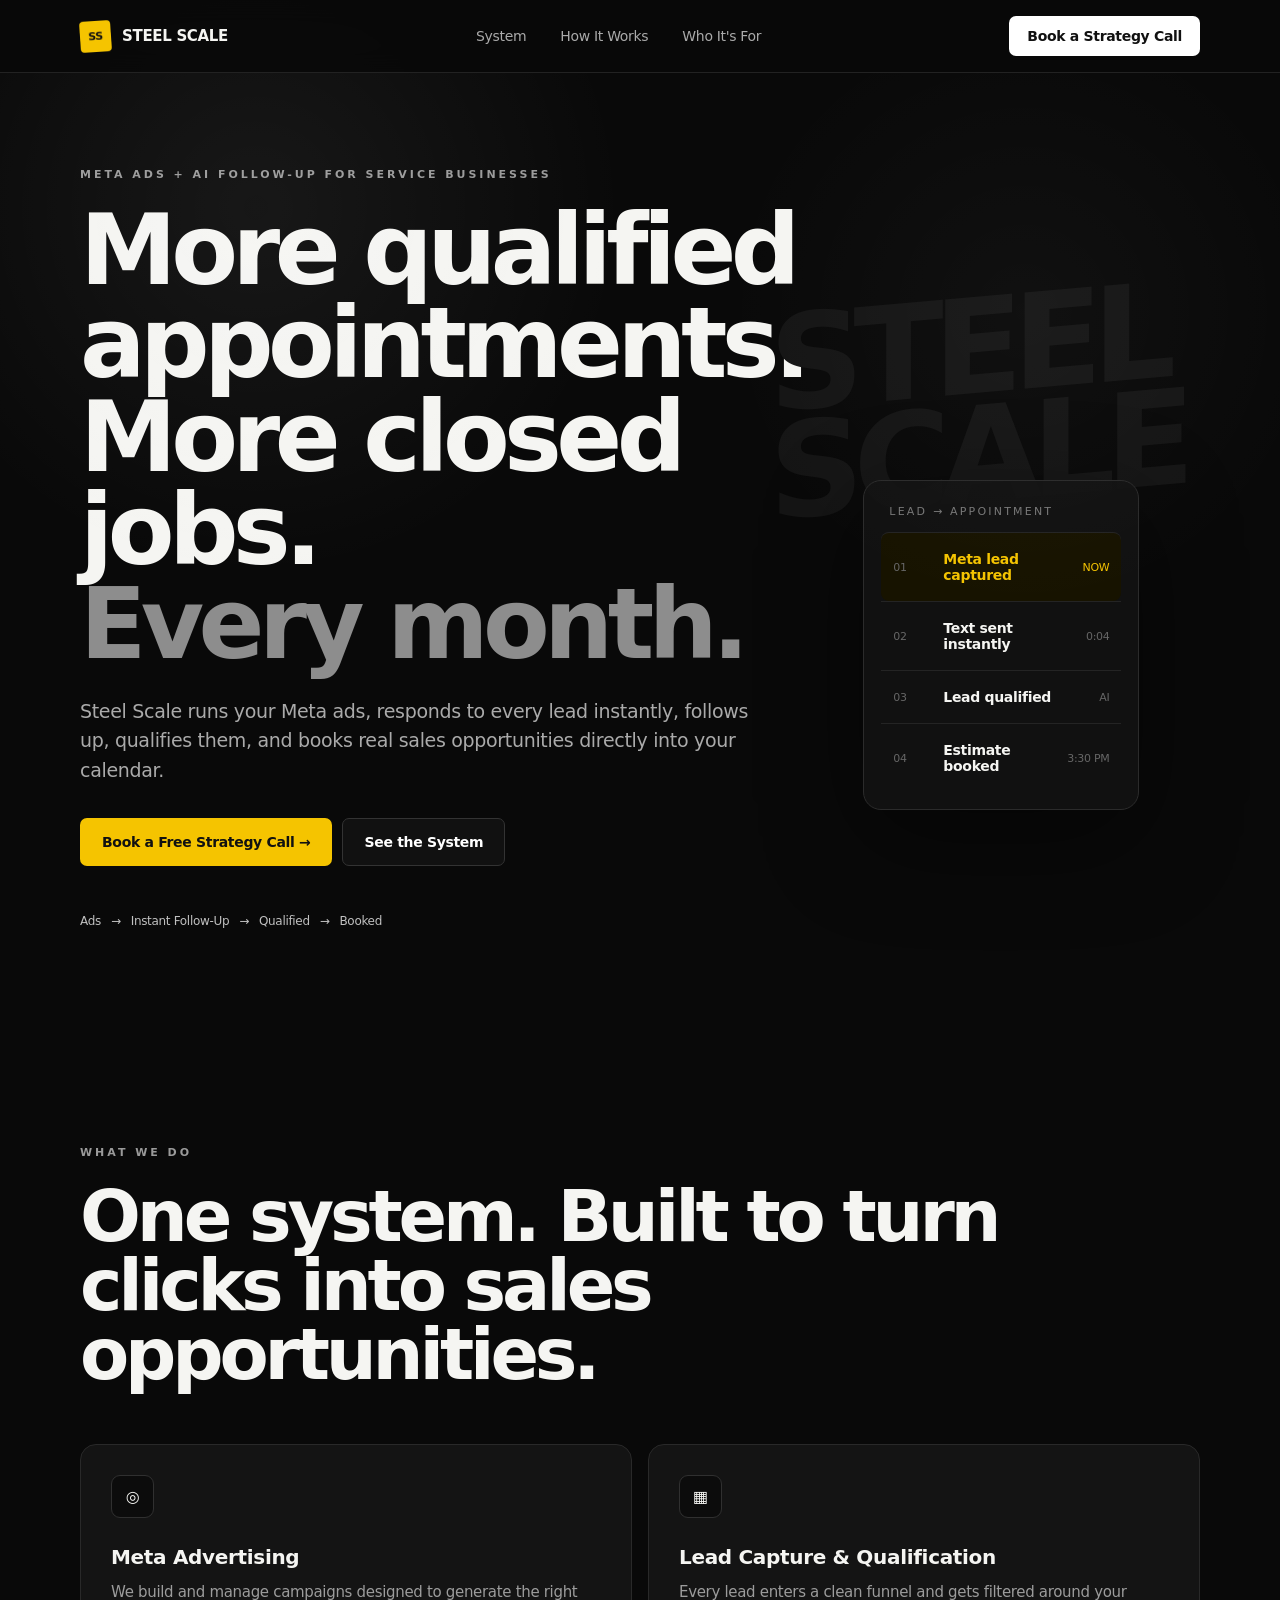
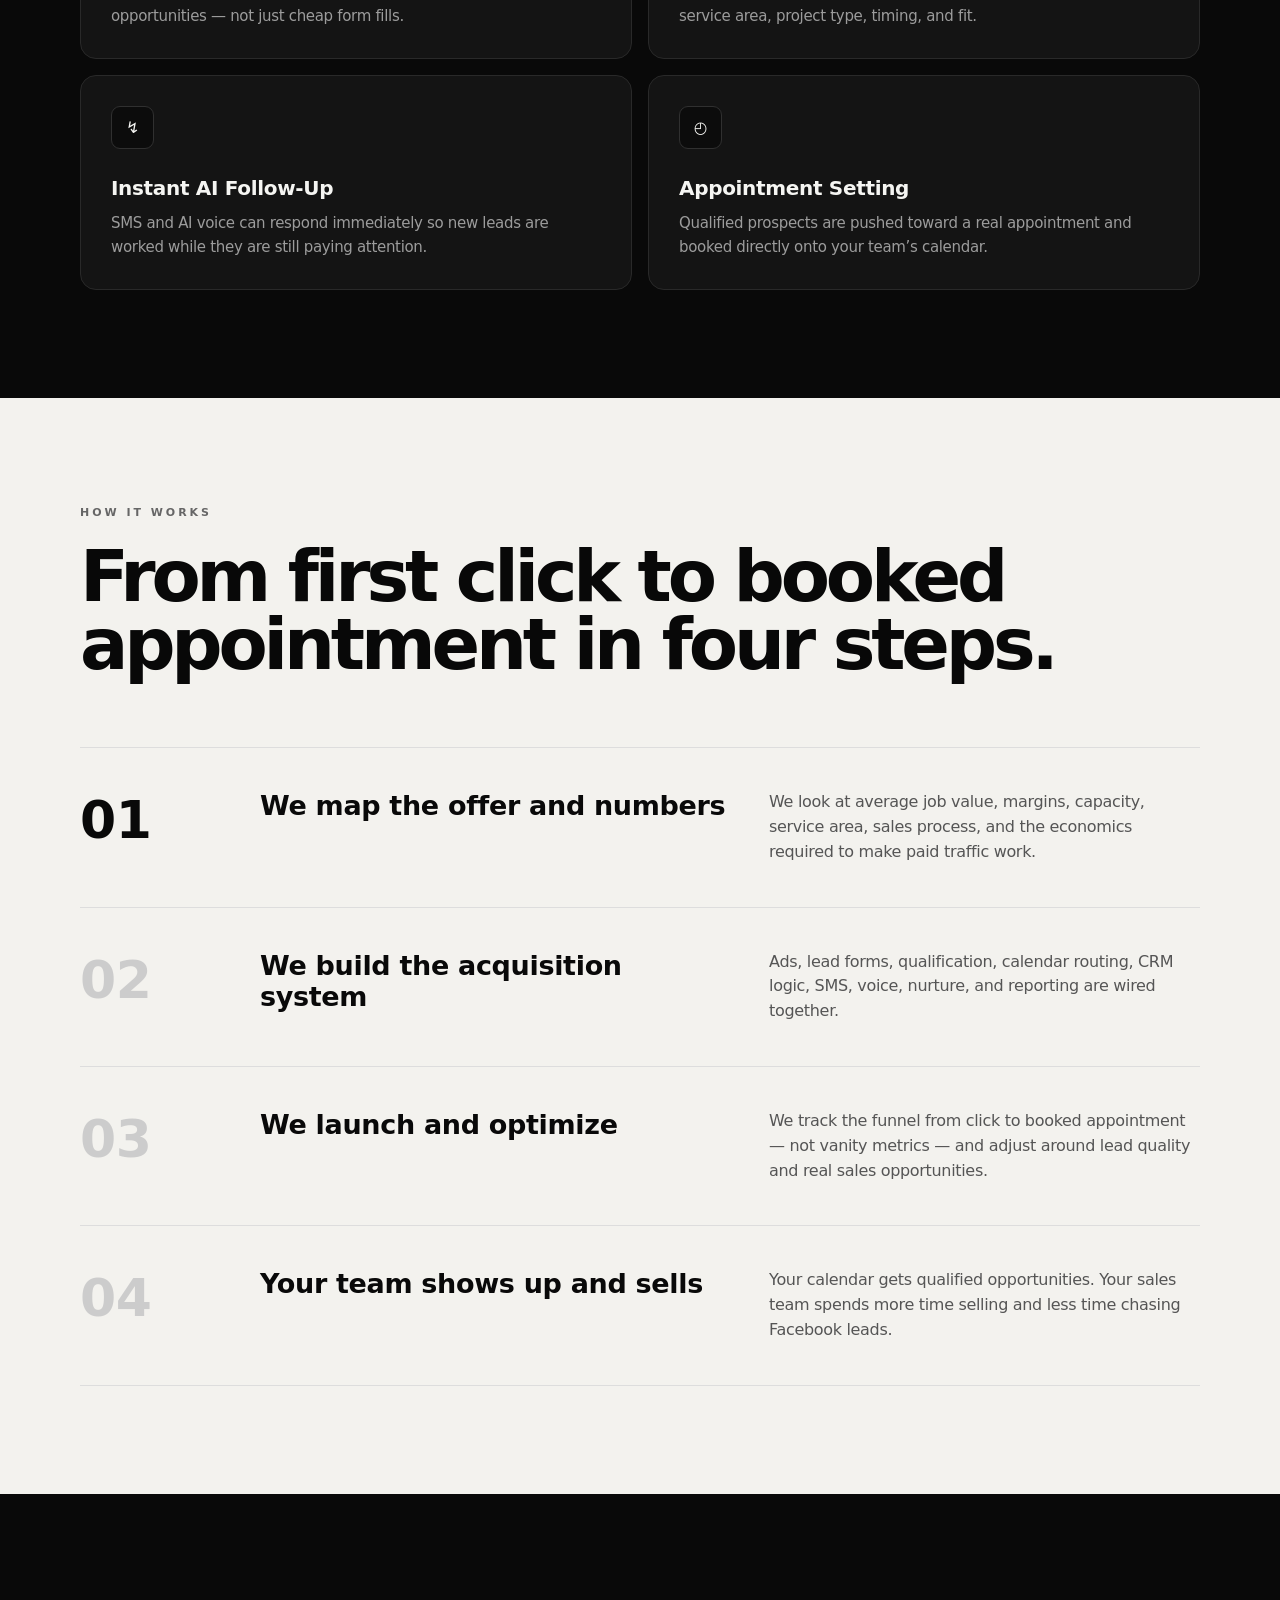
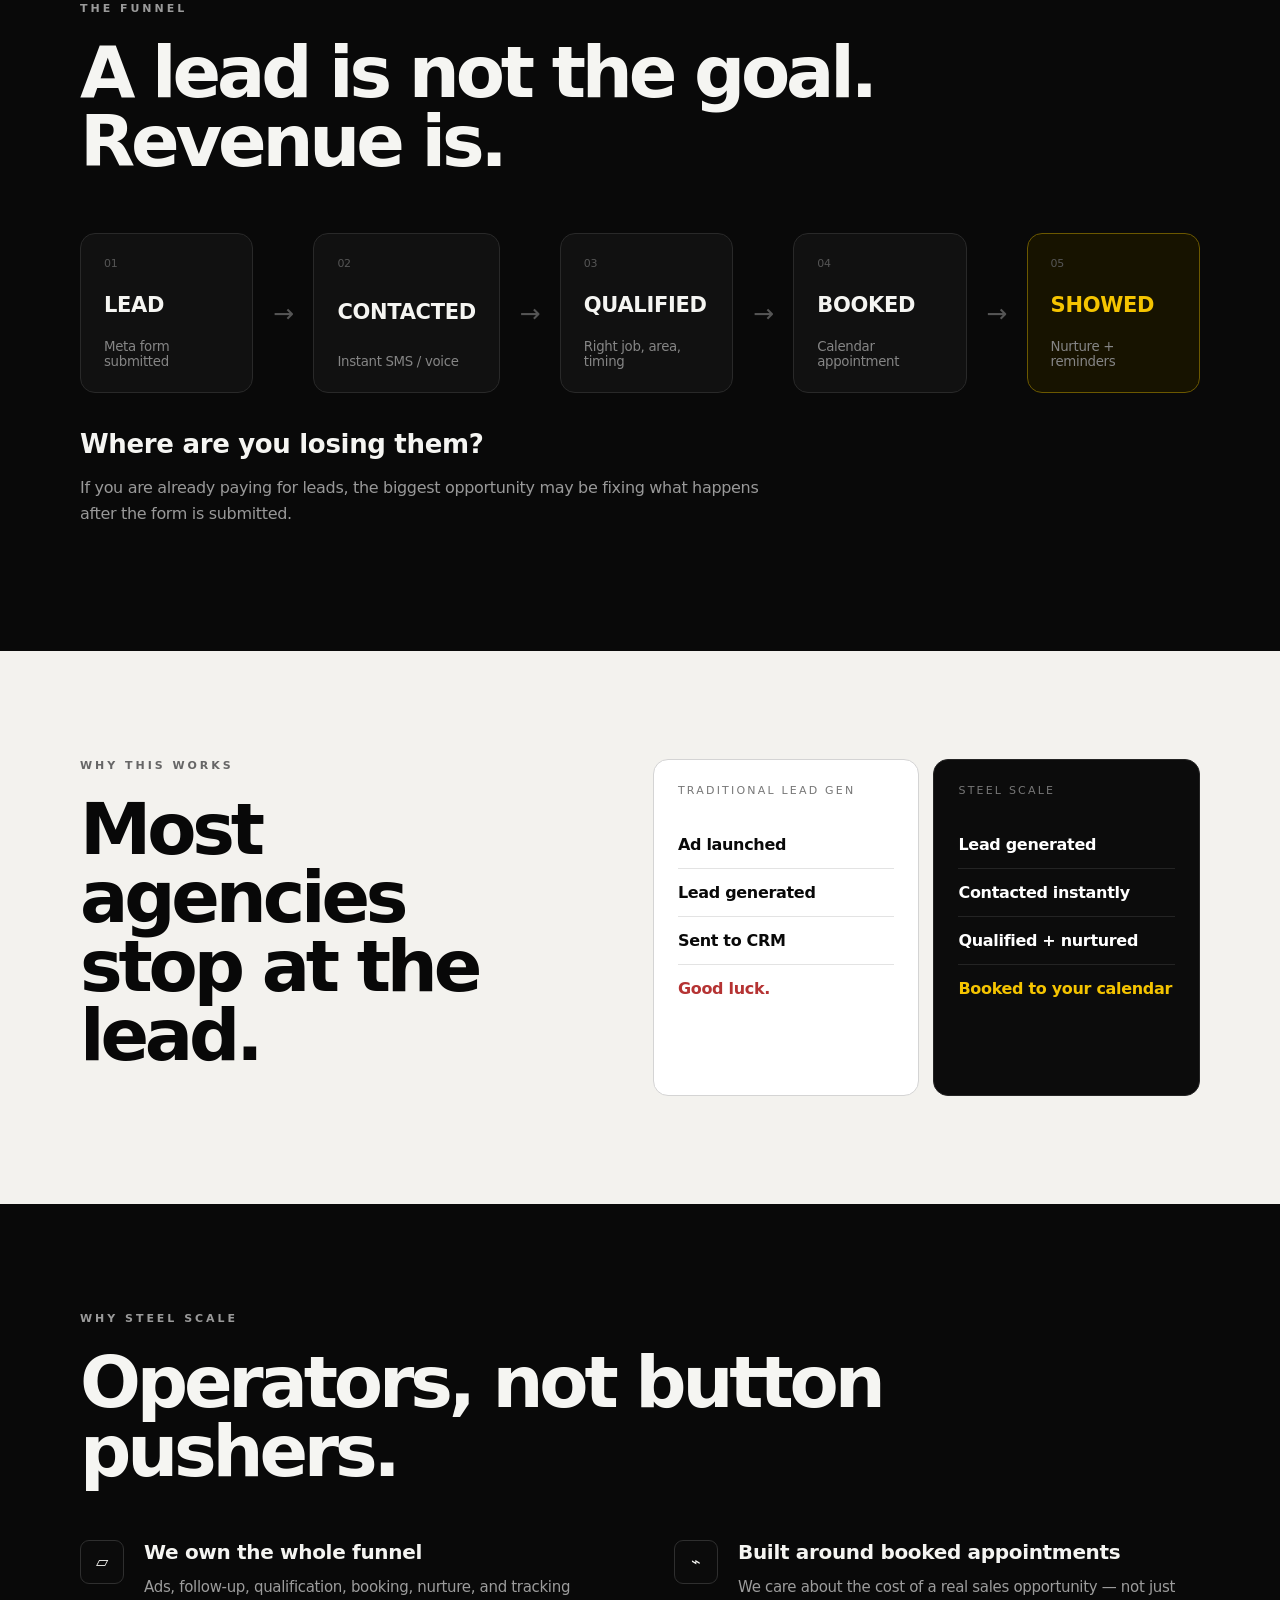
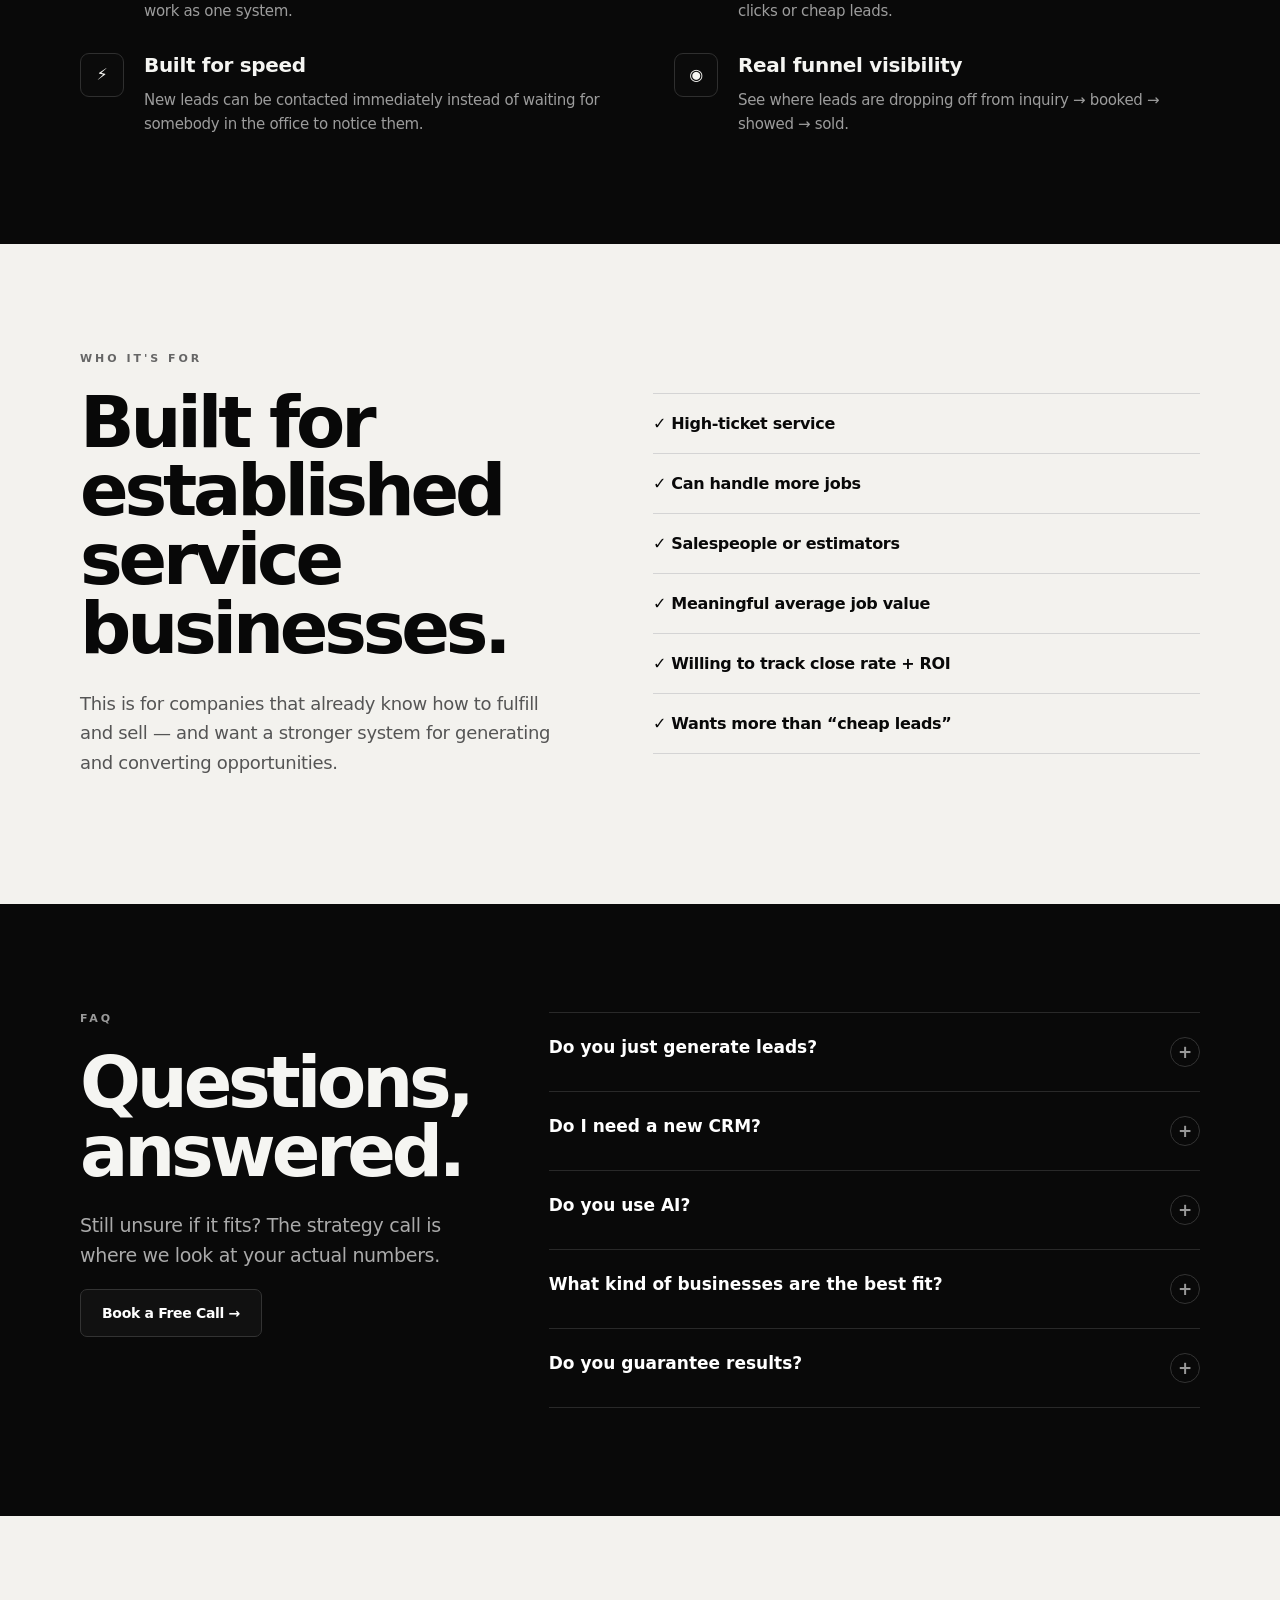
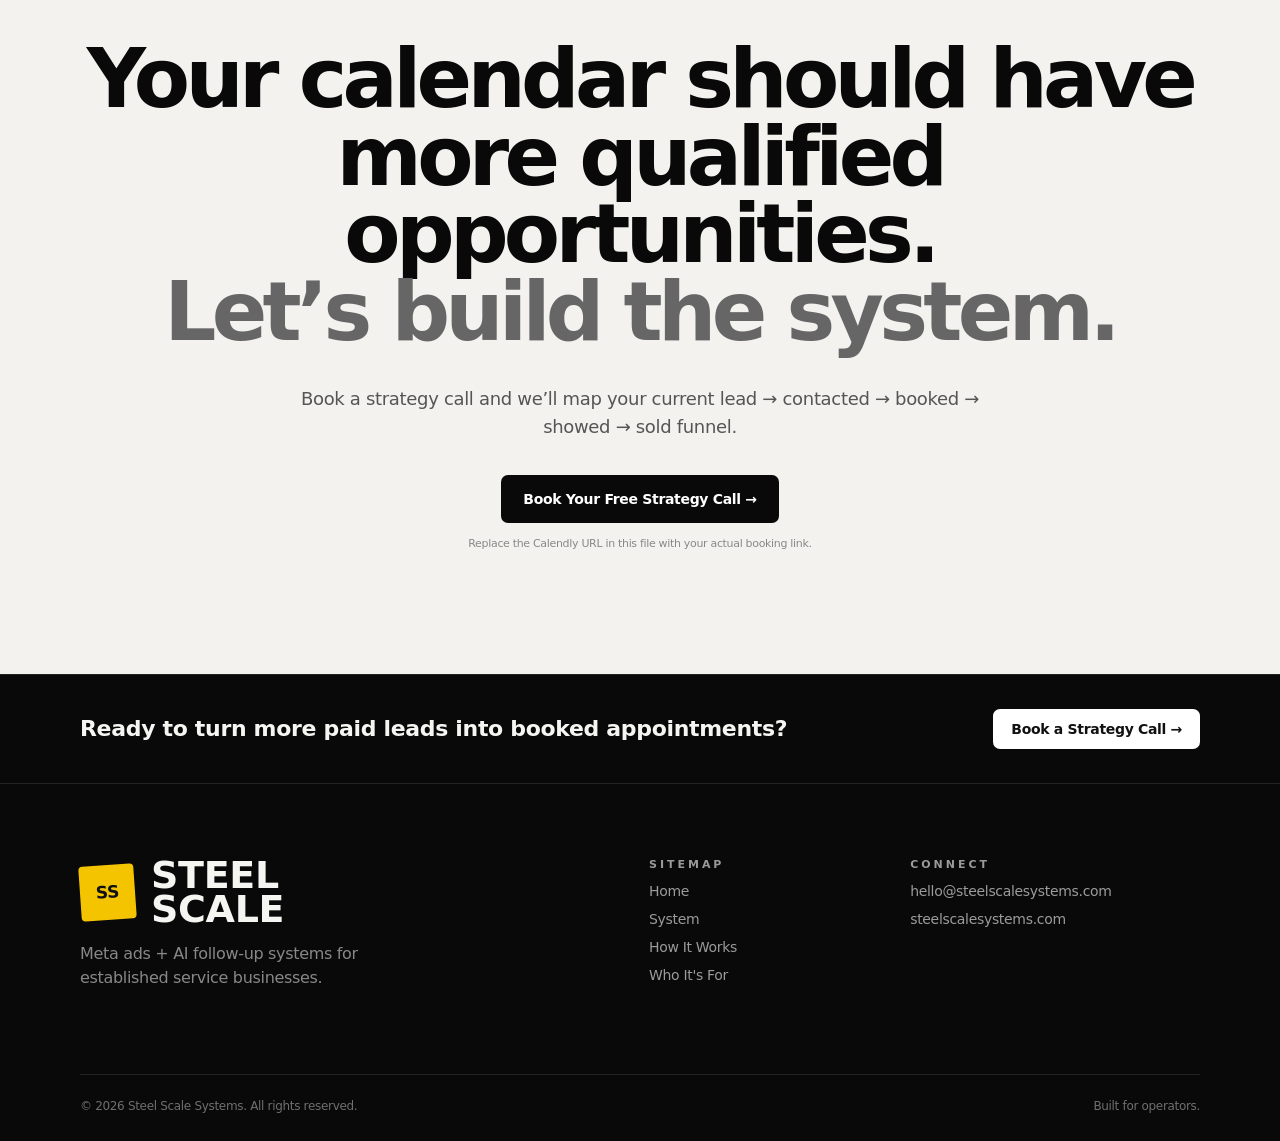
==== index.html @ d96b5427 "Add files via upload" ====
<!doctype html>
<html lang="en">
<head>
<meta charset="utf-8" />
<meta name="viewport" content="width=device-width,initial-scale=1" />
<meta name="description" content="Steel Scale Systems — Meta ads + AI follow-up for established service businesses." />
<title>Steel Scale Systems — Meta Ads + AI Follow-Up</title>
<style>
:root{--bg:#090909;--card:#141414;--line:#292929;--txt:#f5f5f2;--muted:#9a9a9a;--light:#f3f2ee;--ink:#090909;--y:#f5c400;--max:1120px}*{box-sizing:border-box}html{scroll-behavior:smooth}body{margin:0;font-family:Inter,ui-sans-serif,system-ui,-apple-system,BlinkMacSystemFont,"Segoe UI",sans-serif;background:var(--bg);color:var(--txt);letter-spacing:-.02em}a{text-decoration:none;color:inherit}.container{width:min(var(--max),calc(100% - 42px));margin:auto}.dark{background:var(--bg);color:var(--txt)}.light{background:var(--light);color:var(--ink)}.section{padding:108px 0}.navWrap{position:fixed;z-index:30;top:0;left:0;right:0;background:rgba(8,8,8,.88);backdrop-filter:blur(12px);border-bottom:1px solid #222}.nav{height:72px;display:flex;align-items:center;justify-content:space-between}.brand{display:flex;gap:11px;align-items:center;font-weight:900;font-size:15px}.mark{width:31px;height:31px;border-radius:4px;background:var(--y);color:#111;display:grid;place-items:center;font-size:11px;transform:rotate(-4deg)}.links{display:flex;gap:34px;color:#aaa;font-size:14px}.btn{display:inline-flex;align-items:center;justify-content:center;gap:12px;border:1px solid transparent;border-radius:7px;padding:15px 21px;font-size:14px;font-weight:800;transition:.2s}.btn:hover{transform:translateY(-1px)}.btnLight{background:#fff;color:#111}.btnY{background:var(--y);color:#111}.btnDark{background:#111;color:#fff;border-color:#333}.btnBlack{background:#090909;color:#fff}.small{padding:11px 17px}.hero{padding:168px 0 110px;min-height:820px;overflow:hidden;position:relative}.hero:after{content:"";position:absolute;inset:0;background:radial-gradient(circle at 20% 20%,rgba(255,255,255,.06),transparent 28%),radial-gradient(circle at 80% 30%,rgba(255,255,255,.03),transparent 24%);pointer-events:none}.heroGrid{display:grid;grid-template-columns:1.18fr .82fr;gap:58px;align-items:center}.eyebrow,.kicker,.footerLabel{text-transform:uppercase;letter-spacing:.27em;font-size:11px;font-weight:800;color:#9a9a9a}.hero h1,.display{margin:23px 0 26px;font-weight:900;line-height:.96;letter-spacing:-.058em}.hero h1{font-size:clamp(58px,7.6vw,98px)}.hero h1 .mutedLine{color:#8d8d8d}.heroSub{max-width:690px;color:#aaa;font-size:19px;line-height:1.55}.actions{display:flex;gap:10px;flex-wrap:wrap;margin-top:33px}.mini{display:flex;gap:10px;flex-wrap:wrap;margin-top:48px;color:#c0c0c0;font-size:12px}.heroArt{min-height:560px;position:relative}.watermark{position:absolute;right:-45px;top:25px;font-size:132px;line-height:.82;font-weight:900;letter-spacing:-.08em;color:#151515;transform:skewY(-5deg)}.pipeline{position:absolute;right:0;bottom:18px;width:100%;max-width:430px;padding:17px;background:rgba(18,18,18,.95);border:1px solid #2b2b2b;border-radius:18px;box-shadow:0 30px 100px rgba(0,0,0,.48)}.pipeTitle{padding:7px 8px 14px;color:#777;font-size:11px;letter-spacing:.2em}.pipeRow{display:grid;grid-template-columns:40px 1fr auto;gap:10px;padding:18px 12px;border-top:1px solid #242424;align-items:center}.pipeRow span,.pipeRow em{font-size:11px;color:#666;font-style:normal}.pipeRow strong{font-size:14px}.pipeRow.active{background:#171300;border-radius:8px}.pipeRow.active strong,.pipeRow.active em{color:var(--y)}.display{font-size:clamp(48px,5.6vw,78px);max-width:980px}.cards{display:grid;grid-template-columns:1fr 1fr;gap:16px;margin-top:55px}.card{background:var(--card);border:1px solid var(--line);border-radius:16px;padding:30px;min-height:210px}.icon{width:43px;height:43px;border:1px solid #303030;background:#0c0c0c;border-radius:9px;display:grid;place-items:center;margin-bottom:27px}.card h3,.why h3{font-size:20px;margin:0 0 11px}.card p,.why p{margin:0;color:#9c9c9c;line-height:1.6;font-size:15px}.darkK{color:#666}.darkText{color:#080808}.steps{margin-top:68px;border-top:1px solid #ddd}.step{display:grid;grid-template-columns:145px 1.1fr 1fr;gap:35px;padding:42px 0;border-bottom:1px solid #ddd;align-items:start}.num{font-size:52px;font-weight:900}.num.m{color:#ccc}.stepTitle{font-size:27px;font-weight:900}.stepDesc{color:#555;line-height:1.55}.funnel{display:grid;grid-template-columns:1fr 46px 1fr 46px 1fr 46px 1fr 46px 1fr;gap:7px;align-items:center;margin-top:58px}.node{min-height:160px;background:#111;border:1px solid #292929;border-radius:15px;padding:23px;display:flex;flex-direction:column;justify-content:space-between}.node span{color:#555;font-size:11px}.node strong{font-size:21px}.node small{color:#858585}.node.hot{background:#171300;border-color:#6b5800}.node.hot strong{color:var(--y)}.arrow{text-align:center;color:#555;font-size:25px}.note{margin-top:36px;max-width:700px}.note strong{font-size:26px}.note p{color:#999;line-height:1.6}.split{display:grid;grid-template-columns:.95fr 1.05fr;gap:78px}.compare{display:grid;grid-template-columns:1fr 1fr;gap:14px}.compareCard{background:#fff;border:1px solid #d4d4d4;border-radius:15px;padding:24px}.compareCard.black{background:#0c0c0c;color:#fff;border-color:#242424}.compareLabel{font-size:11px;color:#777;letter-spacing:.2em;margin-bottom:24px}.compareLine{padding:14px 0;border-bottom:1px solid #e3e3e3;font-weight:800}.black .compareLine{border-color:#242424}.compareLine:last-child{border-bottom:0}.red{color:#b53333}.green{color:var(--y)}.whyGrid{display:grid;grid-template-columns:1fr 1fr;gap:30px 68px;margin-top:54px}.why{display:grid;grid-template-columns:48px 1fr;gap:16px}.whyIcon{width:44px;height:44px;border:1px solid #2f2f2f;border-radius:9px;display:grid;place-items:center;background:#0b0b0b}.fit{align-items:center}.lead{font-size:18px;line-height:1.65;color:#555}.checks{border-top:1px solid #d4d4d4}.checks div{padding:20px 0;border-bottom:1px solid #d4d4d4;font-weight:800}.faqGrid{display:grid;grid-template-columns:.75fr 1.25fr;gap:78px}.faq{border-top:1px solid #292929}.faqBtn{width:100%;background:none;color:#fff;border:0;border-bottom:1px solid #292929;padding:24px 0;display:flex;justify-content:space-between;text-align:left;font:inherit;font-size:17px;font-weight:800;cursor:pointer}.faqBtn b{width:30px;height:30px;border:1px solid #333;border-radius:50%;display:grid;place-items:center;color:#999}.answer{display:none;padding:0 0 22px;color:#9c9c9c;line-height:1.65;border-bottom:1px solid #292929}.faqBtn.open+.answer{display:block}.cta{padding:124px 0;text-align:center}.cta h2,.cta h3{font-size:clamp(52px,6.4vw,91px);line-height:.95;margin:0;font-weight:900;letter-spacing:-.057em}.cta h3{color:#666}.cta p{max-width:690px;margin:34px auto;color:#555;font-size:18px;line-height:1.55}.noteSmall{display:block;margin-top:14px;color:#888;font-size:11px}.ready{padding:34px 0;border-top:1px solid #222;border-bottom:1px solid #222}.readyIn{display:flex;align-items:center;justify-content:space-between;gap:25px}.readyIn strong{font-size:22px}.footer{padding:74px 0 28px}.footGrid{display:grid;grid-template-columns:1.35fr .5fr .8fr;gap:80px}.footBrand{display:flex;gap:16px;align-items:center;font-size:38px;line-height:.9;font-weight:900}.footBrand .mark{width:55px;height:55px;font-size:17px}.footer p{color:#888;max-width:360px;line-height:1.5}.footCol{display:flex;flex-direction:column;gap:12px}.footCol a{color:#9b9b9b;font-size:14px}.copy{margin-top:68px;padding-top:24px;border-top:1px solid #222;display:flex;justify-content:space-between;color:#6f6f6f;font-size:12px}@media(max-width:900px){.links{display:none}.heroGrid,.split,.faqGrid,.footGrid{grid-template-columns:1fr}.hero{min-height:auto}.heroArt{min-height:430px}.cards,.whyGrid{grid-template-columns:1fr}.funnel{grid-template-columns:1fr}.step{grid-template-columns:80px 1fr}.stepDesc{grid-column:2}.compare{grid-template-columns:1fr}}@media(max-width:620px){.container{width:calc(100% - 28px)}.section{padding:76px 0}.nav{height:64px}.nav .btn{display:none}.hero{padding:112px 0 74px}.hero h1{font-size:52px}.heroSub{font-size:17px}.heroArt{min-height:345px}.watermark{font-size:80px;right:-10px}.pipeline{max-width:100%}.display{font-size:45px}.step{grid-template-columns:56px 1fr;gap:16px}.num{font-size:37px}.stepTitle{font-size:22px}.cta h2,.cta h3{font-size:47px}.readyIn,.copy{flex-direction:column;align-items:flex-start}.footBrand{font-size:31px}}
</style>
</head>
<body>
<header class="navWrap"><nav class="nav container"><a class="brand" href="#top"><span class="mark">SS</span><span>STEEL SCALE</span></a><div class="links"><a href="#system">System</a><a href="#process">How It Works</a><a href="#fit">Who It's For</a></div><a class="btn btnLight small" href="#book">Book a Strategy Call</a></nav></header>
<main id="top">
<section class="hero dark"><div class="container heroGrid"><div><div class="eyebrow">META ADS + AI FOLLOW-UP FOR SERVICE BUSINESSES</div><h1>More qualified appointments.<br>More closed jobs.<br><span class="mutedLine">Every month.</span></h1><p class="heroSub">Steel Scale runs your Meta ads, responds to every lead instantly, follows up, qualifies them, and books real sales opportunities directly into your calendar.</p><div class="actions"><a class="btn btnY" href="#book">Book a Free Strategy Call →</a><a class="btn btnDark" href="#system">See the System</a></div><div class="mini"><span>Ads</span><span>→</span><span>Instant Follow-Up</span><span>→</span><span>Qualified</span><span>→</span><span>Booked</span></div></div><div class="heroArt"><div class="watermark">STEEL<br>SCALE</div><div class="pipeline"><div class="pipeTitle">LEAD → APPOINTMENT</div><div class="pipeRow active"><span>01</span><strong>Meta lead captured</strong><em>NOW</em></div><div class="pipeRow"><span>02</span><strong>Text sent instantly</strong><em>0:04</em></div><div class="pipeRow"><span>03</span><strong>Lead qualified</strong><em>AI</em></div><div class="pipeRow"><span>04</span><strong>Estimate booked</strong><em>3:30 PM</em></div></div></div></div></section>
<section id="system" class="dark section"><div class="container"><div class="kicker">WHAT WE DO</div><h2 class="display">One system. Built to turn clicks into sales opportunities.</h2><div class="cards"><article class="card"><div class="icon">◎</div><h3>Meta Advertising</h3><p>We build and manage campaigns designed to generate the right opportunities — not just cheap form fills.</p></article><article class="card"><div class="icon">▦</div><h3>Lead Capture & Qualification</h3><p>Every lead enters a clean funnel and gets filtered around your service area, project type, timing, and fit.</p></article><article class="card"><div class="icon">↯</div><h3>Instant AI Follow-Up</h3><p>SMS and AI voice can respond immediately so new leads are worked while they are still paying attention.</p></article><article class="card"><div class="icon">◴</div><h3>Appointment Setting</h3><p>Qualified prospects are pushed toward a real appointment and booked directly onto your team’s calendar.</p></article></div></div></section>
<section id="process" class="light section"><div class="container"><div class="kicker darkK">HOW IT WORKS</div><h2 class="display darkText">From first click to booked appointment in four steps.</h2><div class="steps"><div class="step"><div class="num">01</div><div class="stepTitle">We map the offer and numbers</div><div class="stepDesc">We look at average job value, margins, capacity, service area, sales process, and the economics required to make paid traffic work.</div></div><div class="step"><div class="num m">02</div><div class="stepTitle">We build the acquisition system</div><div class="stepDesc">Ads, lead forms, qualification, calendar routing, CRM logic, SMS, voice, nurture, and reporting are wired together.</div></div><div class="step"><div class="num m">03</div><div class="stepTitle">We launch and optimize</div><div class="stepDesc">We track the funnel from click to booked appointment — not vanity metrics — and adjust around lead quality and real sales opportunities.</div></div><div class="step"><div class="num m">04</div><div class="stepTitle">Your team shows up and sells</div><div class="stepDesc">Your calendar gets qualified opportunities. Your sales team spends more time selling and less time chasing Facebook leads.</div></div></div></div></section>
<section class="dark section"><div class="container"><div class="kicker">THE FUNNEL</div><h2 class="display">A lead is not the goal. Revenue is.</h2><div class="funnel"><div class="node"><span>01</span><strong>LEAD</strong><small>Meta form submitted</small></div><div class="arrow">→</div><div class="node"><span>02</span><strong>CONTACTED</strong><small>Instant SMS / voice</small></div><div class="arrow">→</div><div class="node"><span>03</span><strong>QUALIFIED</strong><small>Right job, area, timing</small></div><div class="arrow">→</div><div class="node"><span>04</span><strong>BOOKED</strong><small>Calendar appointment</small></div><div class="arrow">→</div><div class="node hot"><span>05</span><strong>SHOWED</strong><small>Nurture + reminders</small></div></div><div class="note"><strong>Where are you losing them?</strong><p>If you are already paying for leads, the biggest opportunity may be fixing what happens after the form is submitted.</p></div></div></section>
<section class="light section"><div class="container split"><div><div class="kicker darkK">WHY THIS WORKS</div><h2 class="display darkText">Most agencies stop at the lead.</h2></div><div class="compare"><div class="compareCard"><div class="compareLabel">TRADITIONAL LEAD GEN</div><div class="compareLine">Ad launched</div><div class="compareLine">Lead generated</div><div class="compareLine">Sent to CRM</div><div class="compareLine red">Good luck.</div></div><div class="compareCard black"><div class="compareLabel">STEEL SCALE</div><div class="compareLine">Lead generated</div><div class="compareLine">Contacted instantly</div><div class="compareLine">Qualified + nurtured</div><div class="compareLine green">Booked to your calendar</div></div></div></div></section>
<section class="dark section"><div class="container"><div class="kicker">WHY STEEL SCALE</div><h2 class="display">Operators, not button pushers.</h2><div class="whyGrid"><div class="why"><div class="whyIcon">▱</div><div><h3>We own the whole funnel</h3><p>Ads, follow-up, qualification, booking, nurture, and tracking work as one system.</p></div></div><div class="why"><div class="whyIcon">⌁</div><div><h3>Built around booked appointments</h3><p>We care about the cost of a real sales opportunity — not just clicks or cheap leads.</p></div></div><div class="why"><div class="whyIcon">⚡</div><div><h3>Built for speed</h3><p>New leads can be contacted immediately instead of waiting for somebody in the office to notice them.</p></div></div><div class="why"><div class="whyIcon">◉</div><div><h3>Real funnel visibility</h3><p>See where leads are dropping off from inquiry → booked → showed → sold.</p></div></div></div></div></section>
<section id="fit" class="light section"><div class="container split fit"><div><div class="kicker darkK">WHO IT'S FOR</div><h2 class="display darkText">Built for established service businesses.</h2><p class="lead">This is for companies that already know how to fulfill and sell — and want a stronger system for generating and converting opportunities.</p></div><div class="checks"><div>✓ High-ticket service</div><div>✓ Can handle more jobs</div><div>✓ Salespeople or estimators</div><div>✓ Meaningful average job value</div><div>✓ Willing to track close rate + ROI</div><div>✓ Wants more than “cheap leads”</div></div></div></section>
<section class="dark section"><div class="container faqGrid"><div><div class="kicker">FAQ</div><h2 class="display">Questions, answered.</h2><p class="heroSub">Still unsure if it fits? The strategy call is where we look at your actual numbers.</p><a class="btn btnDark" href="#book">Book a Free Call →</a></div><div class="faq"><button class="faqBtn"><span>Do you just generate leads?</span><b>+</b></button><div class="answer">No. Lead generation is only step one. The system is built to contact, qualify, nurture, and book opportunities into your calendar.</div><button class="faqBtn"><span>Do I need a new CRM?</span><b>+</b></button><div class="answer">Not necessarily. We can often work with your existing stack, or provide a clean system when your current setup is part of the problem.</div><button class="faqBtn"><span>Do you use AI?</span><b>+</b></button><div class="answer">Yes — where it improves speed, personalization, qualification, follow-up, and consistency. AI is the tool, not the pitch.</div><button class="faqBtn"><span>What kind of businesses are the best fit?</span><b>+</b></button><div class="answer">Established service businesses with meaningful job values, enough capacity to take on more work, and a real sales process.</div><button class="faqBtn"><span>Do you guarantee results?</span><b>+</b></button><div class="answer">No fake guarantees. Results depend on your market, offer, budget, sales process, fulfillment, and economics. We evaluate those before launch.</div></div></div></section>
<section id="book" class="light cta"><div class="container"><h2>Your calendar should have more qualified opportunities.</h2><h3>Let’s build the system.</h3><p>Book a strategy call and we’ll map your current lead → contacted → booked → showed → sold funnel.</p><a class="btn btnBlack" href="https://calendly.com/" target="_blank" rel="noopener">Book Your Free Strategy Call →</a><small class="noteSmall">Replace the Calendly URL in this file with your actual booking link.</small></div></section>
<section class="dark ready"><div class="container readyIn"><strong>Ready to turn more paid leads into booked appointments?</strong><a class="btn btnLight small" href="#book">Book a Strategy Call →</a></div></section>
</main>
<footer class="dark footer"><div class="container footGrid"><div><div class="footBrand"><span class="mark">SS</span><span>STEEL<br>SCALE</span></div><p>Meta ads + AI follow-up systems for established service businesses.</p></div><div class="footCol"><div class="footerLabel">SITEMAP</div><a href="#top">Home</a><a href="#system">System</a><a href="#process">How It Works</a><a href="#fit">Who It's For</a></div><div class="footCol"><div class="footerLabel">CONNECT</div><a href="mailto:hello@steelscalesystems.com">hello@steelscalesystems.com</a><a href="https://steelscalesystems.com/" target="_blank">steelscalesystems.com</a></div></div><div class="container copy"><span>© 2026 Steel Scale Systems. All rights reserved.</span><span>Built for operators.</span></div></footer>
<script>document.querySelectorAll('.faqBtn').forEach(b=>b.addEventListener('click',()=>{const o=b.classList.contains('open');document.querySelectorAll('.faqBtn').forEach(x=>x.classList.remove('open'));if(!o)b.classList.add('open')}));</script>
</body>
</html>
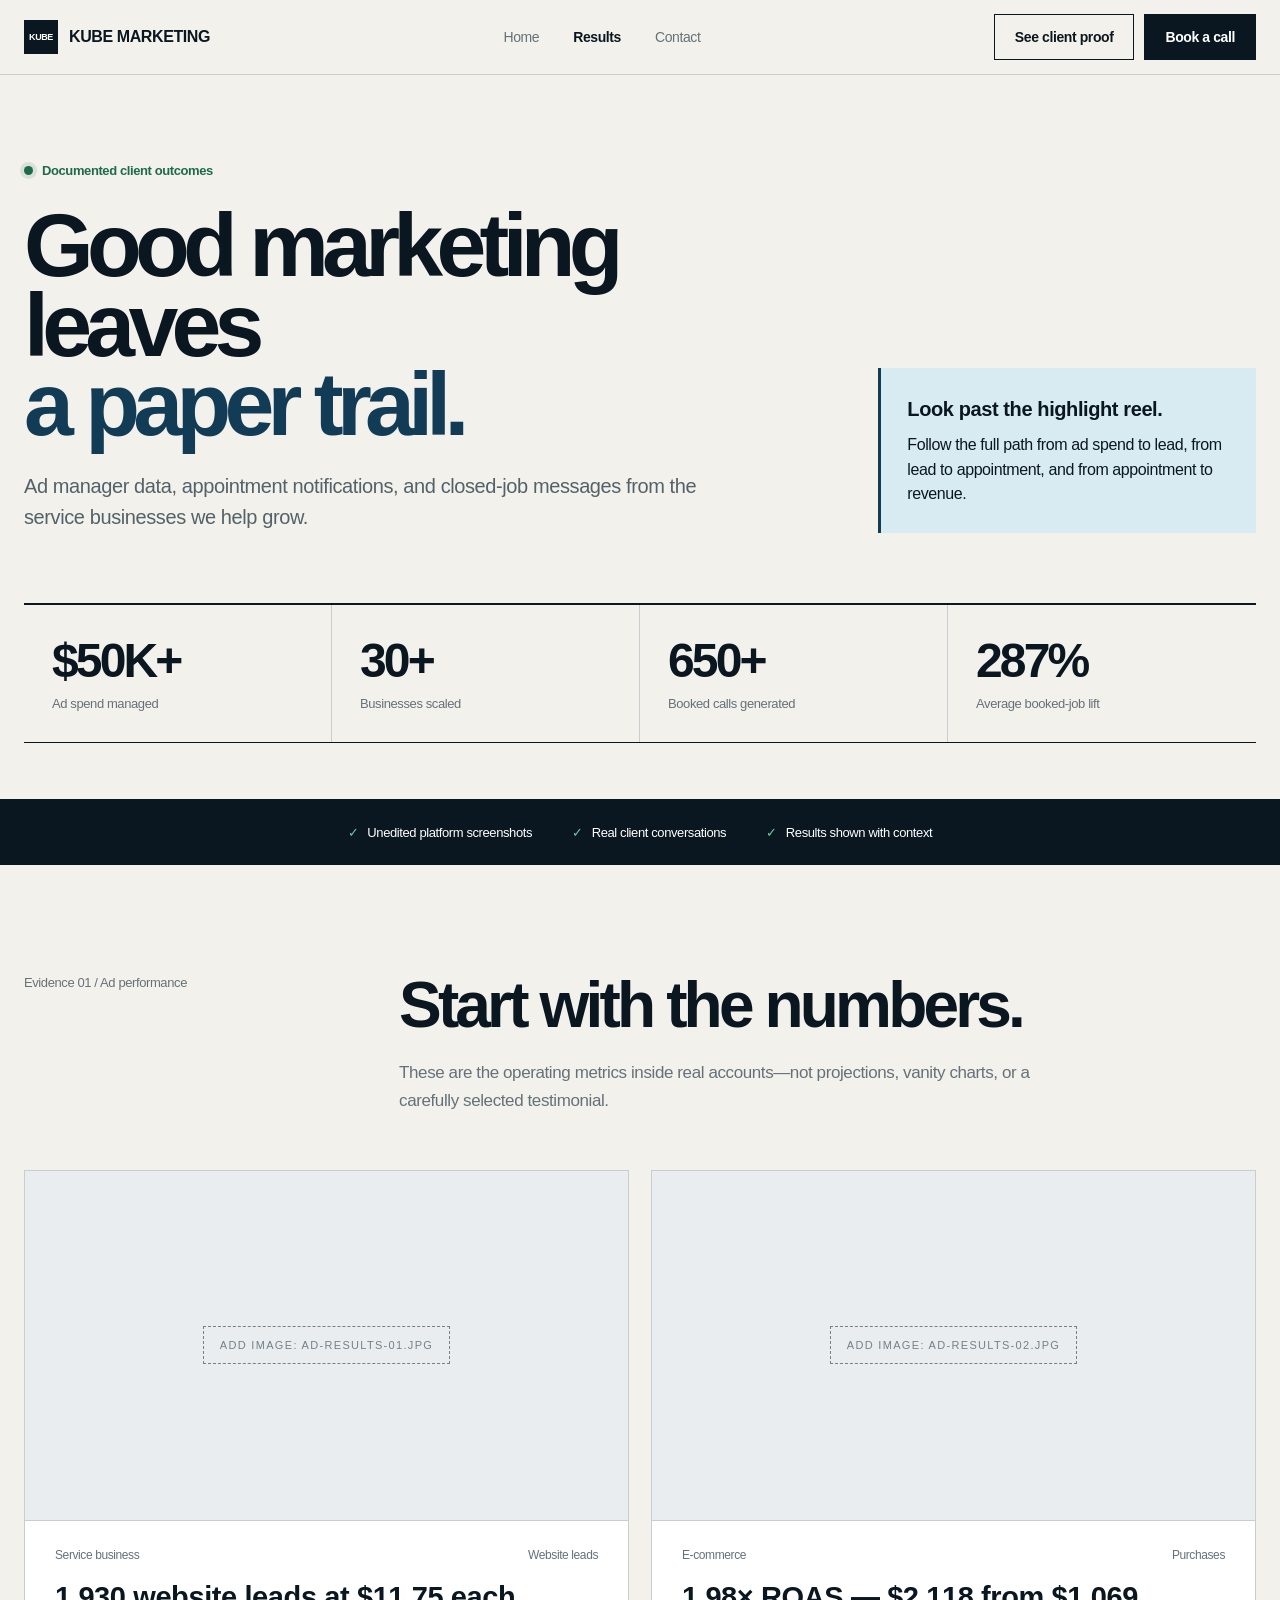
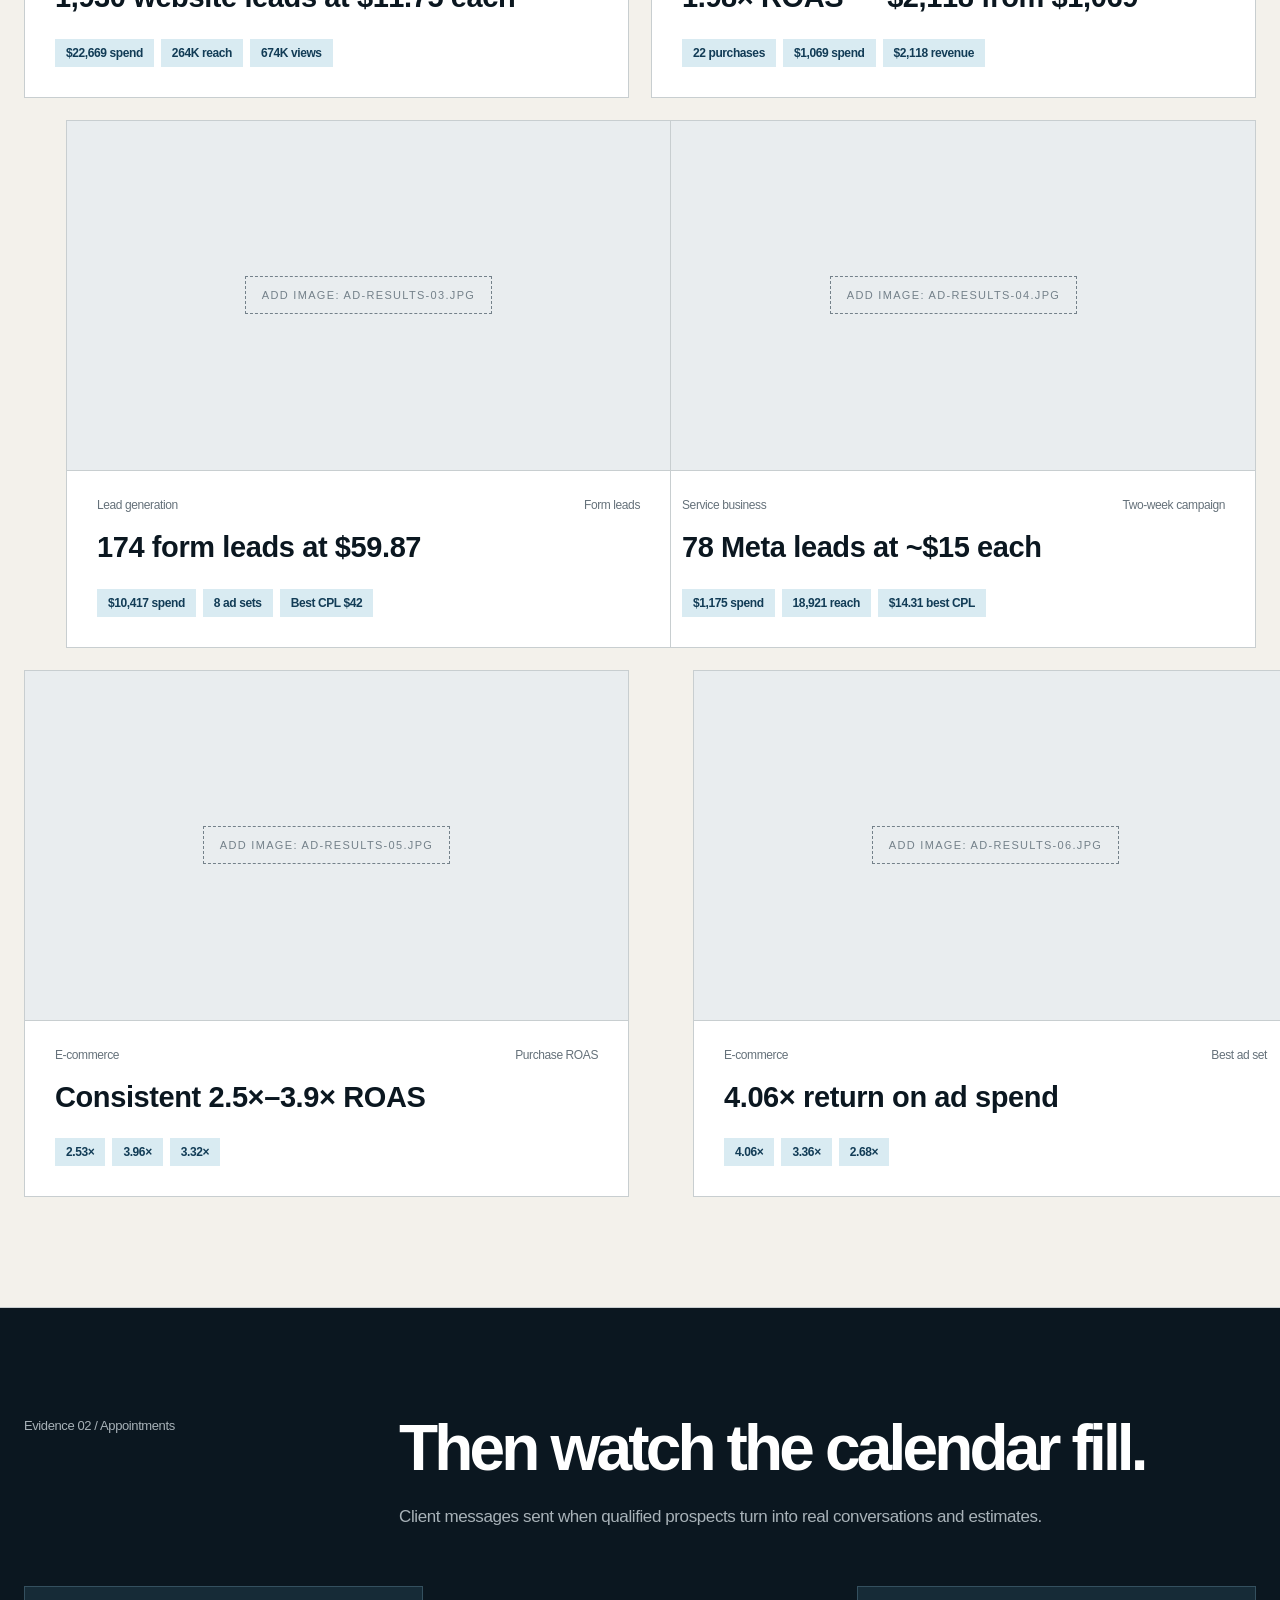
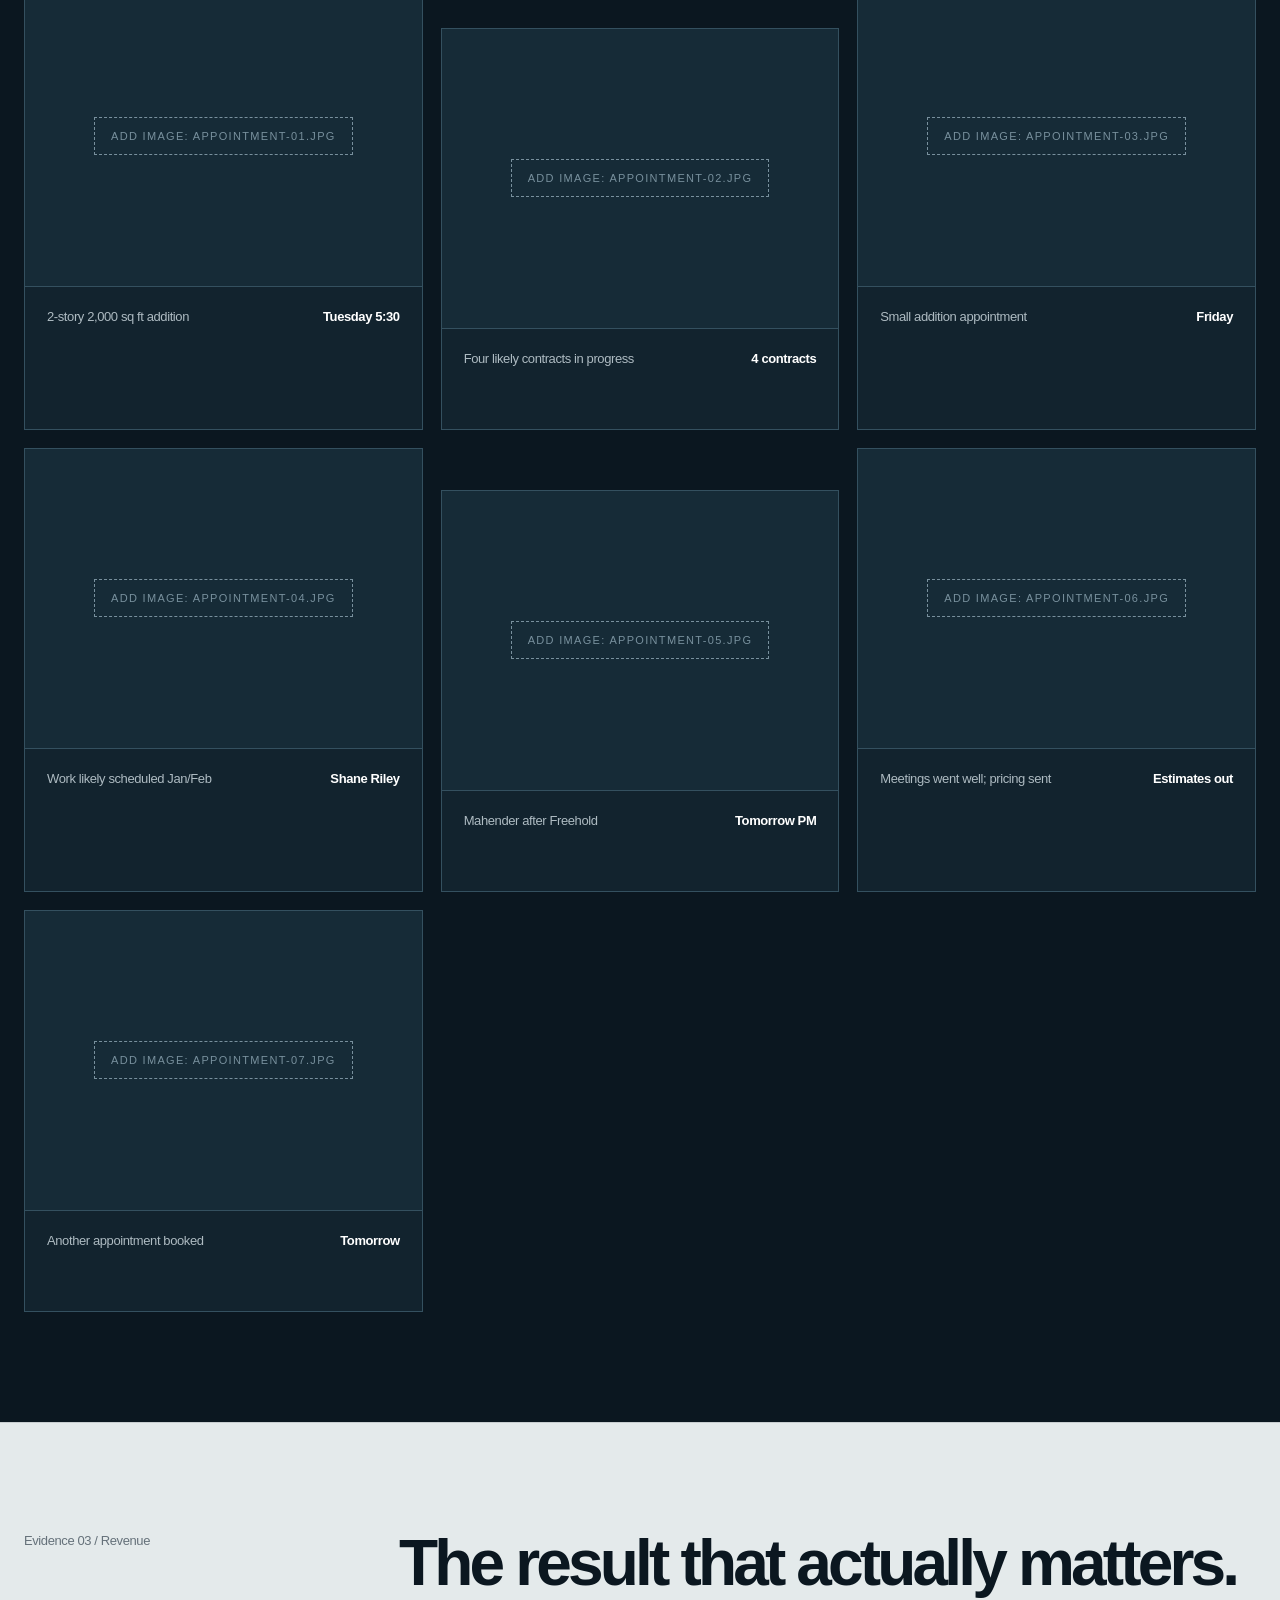
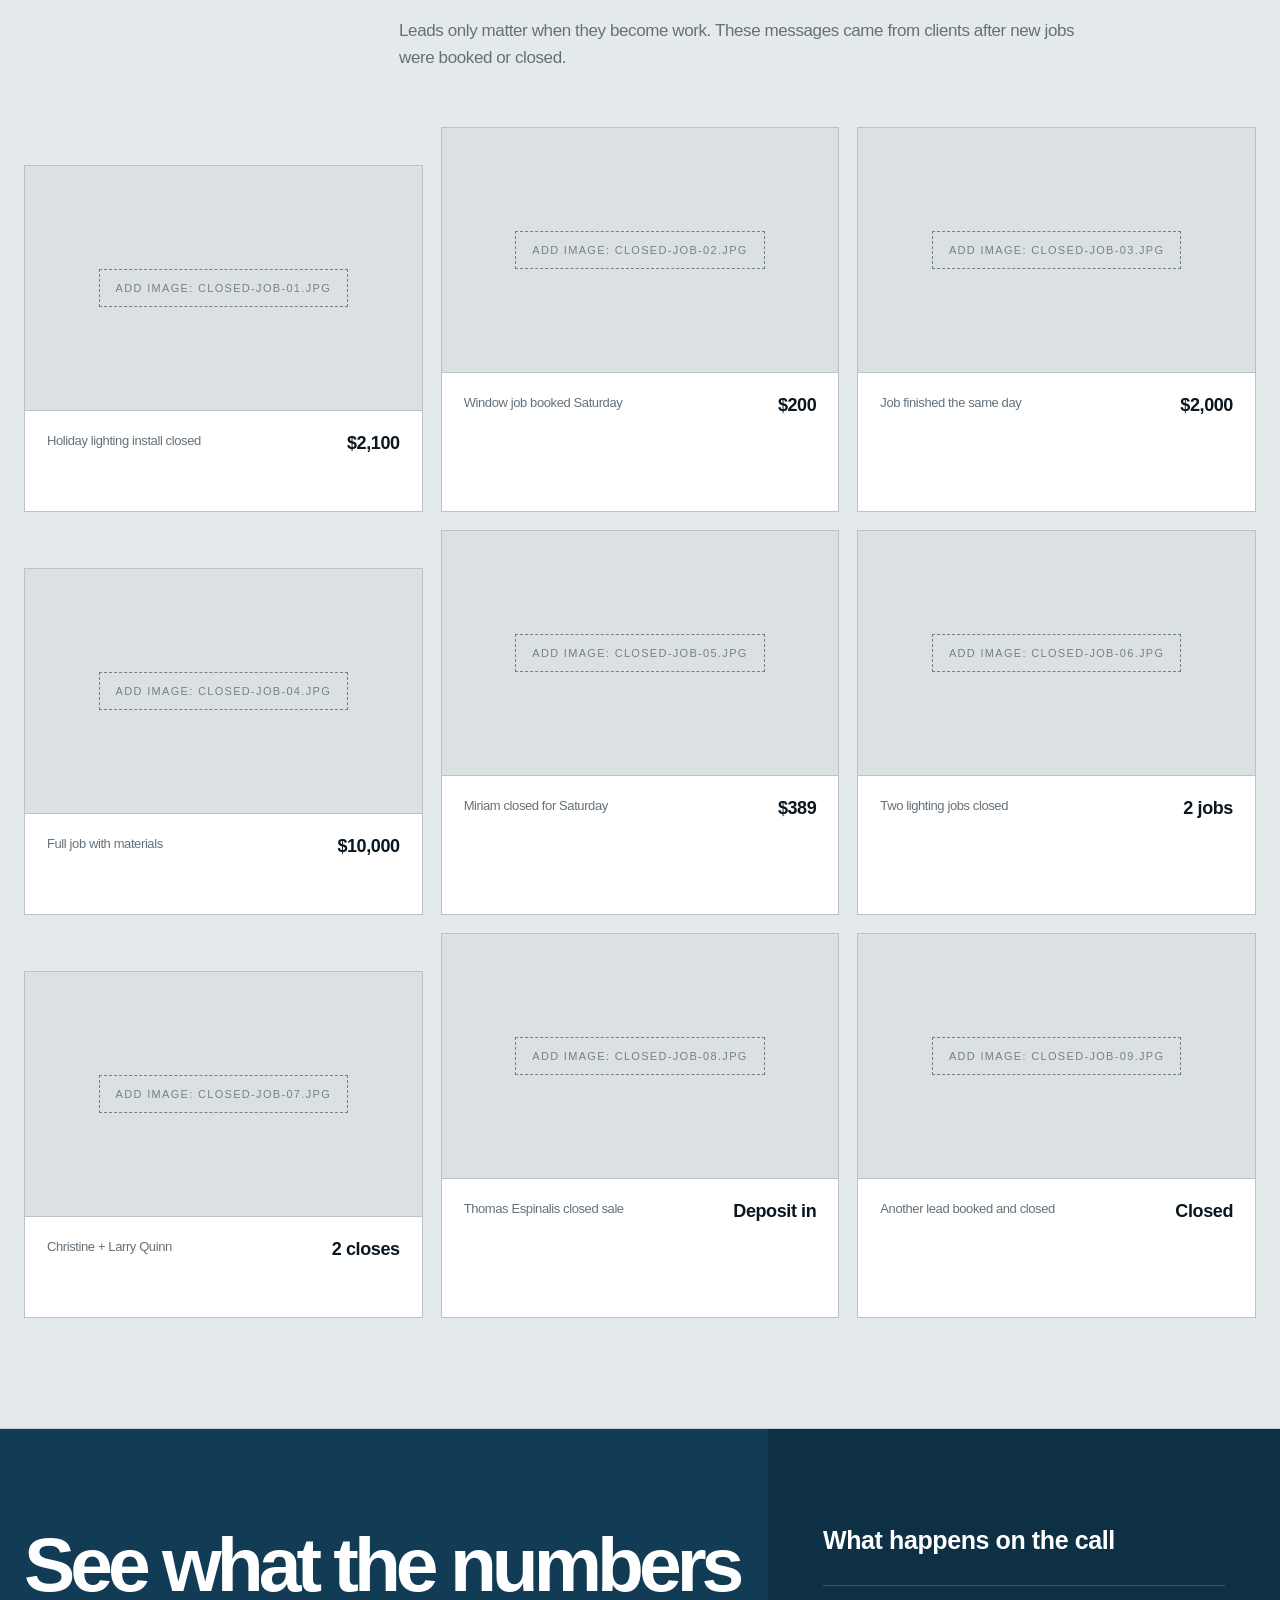
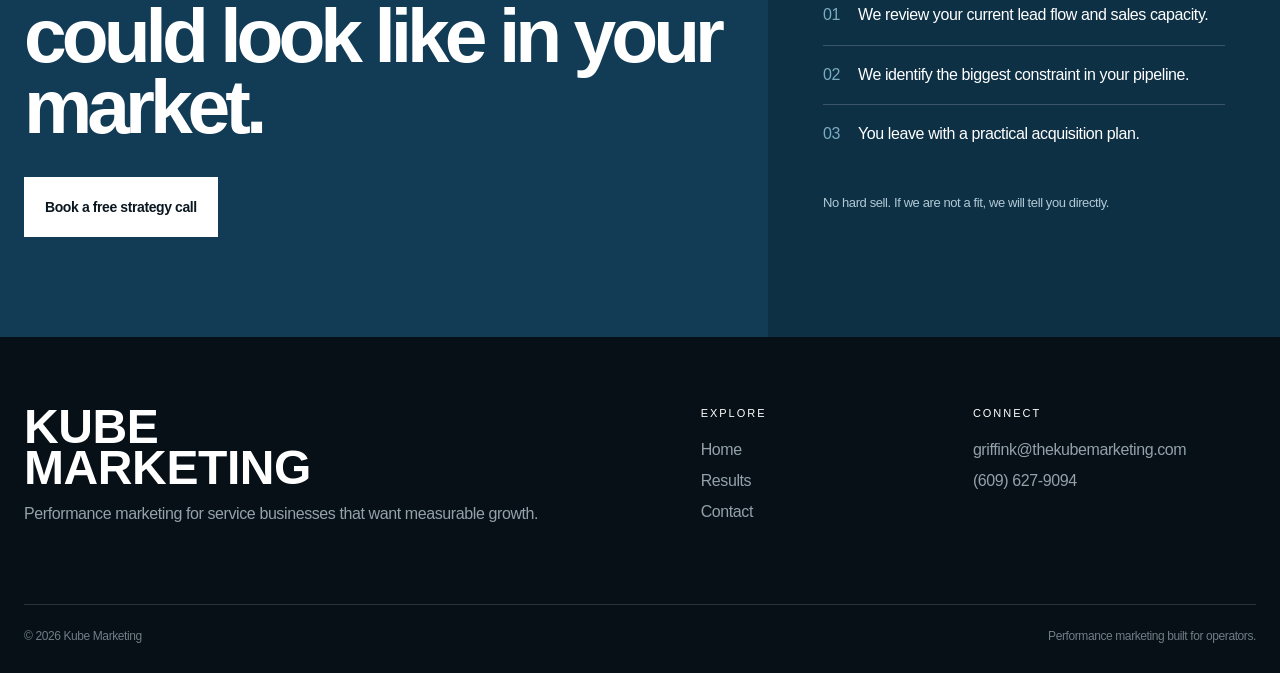
==== commit 0e055e41: "edits" ====
--- a/index.html
+++ b/index.html
@@ -1,29 +1,16 @@
-<!doctype html>
-<html lang="en">
-<head>
-<meta charset="utf-8" />
-<meta name="viewport" content="width=device-width,initial-scale=1" />
-<meta name="description" content="Steel Scale Systems — Meta ads + AI follow-up for established service businesses." />
-<title>Steel Scale Systems — Meta Ads + AI Follow-Up</title>
-<style>
-:root{--bg:#090909;--card:#141414;--line:#292929;--txt:#f5f5f2;--muted:#9a9a9a;--light:#f3f2ee;--ink:#090909;--y:#f5c400;--max:1120px}*{box-sizing:border-box}html{scroll-behavior:smooth}body{margin:0;font-family:Inter,ui-sans-serif,system-ui,-apple-system,BlinkMacSystemFont,"Segoe UI",sans-serif;background:var(--bg);color:var(--txt);letter-spacing:-.02em}a{text-decoration:none;color:inherit}.container{width:min(var(--max),calc(100% - 42px));margin:auto}.dark{background:var(--bg);color:var(--txt)}.light{background:var(--light);color:var(--ink)}.section{padding:108px 0}.navWrap{position:fixed;z-index:30;top:0;left:0;right:0;background:rgba(8,8,8,.88);backdrop-filter:blur(12px);border-bottom:1px solid #222}.nav{height:72px;display:flex;align-items:center;justify-content:space-between}.brand{display:flex;gap:11px;align-items:center;font-weight:900;font-size:15px}.mark{width:31px;height:31px;border-radius:4px;background:var(--y);color:#111;display:grid;place-items:center;font-size:11px;transform:rotate(-4deg)}.links{display:flex;gap:34px;color:#aaa;font-size:14px}.btn{display:inline-flex;align-items:center;justify-content:center;gap:12px;border:1px solid transparent;border-radius:7px;padding:15px 21px;font-size:14px;font-weight:800;transition:.2s}.btn:hover{transform:translateY(-1px)}.btnLight{background:#fff;color:#111}.btnY{background:var(--y);color:#111}.btnDark{background:#111;color:#fff;border-color:#333}.btnBlack{background:#090909;color:#fff}.small{padding:11px 17px}.hero{padding:168px 0 110px;min-height:820px;overflow:hidden;position:relative}.hero:after{content:"";position:absolute;inset:0;background:radial-gradient(circle at 20% 20%,rgba(255,255,255,.06),transparent 28%),radial-gradient(circle at 80% 30%,rgba(255,255,255,.03),transparent 24%);pointer-events:none}.heroGrid{display:grid;grid-template-columns:1.18fr .82fr;gap:58px;align-items:center}.eyebrow,.kicker,.footerLabel{text-transform:uppercase;letter-spacing:.27em;font-size:11px;font-weight:800;color:#9a9a9a}.hero h1,.display{margin:23px 0 26px;font-weight:900;line-height:.96;letter-spacing:-.058em}.hero h1{font-size:clamp(58px,7.6vw,98px)}.hero h1 .mutedLine{color:#8d8d8d}.heroSub{max-width:690px;color:#aaa;font-size:19px;line-height:1.55}.actions{display:flex;gap:10px;flex-wrap:wrap;margin-top:33px}.mini{display:flex;gap:10px;flex-wrap:wrap;margin-top:48px;color:#c0c0c0;font-size:12px}.heroArt{min-height:560px;position:relative}.watermark{position:absolute;right:-45px;top:25px;font-size:132px;line-height:.82;font-weight:900;letter-spacing:-.08em;color:#151515;transform:skewY(-5deg)}.pipeline{position:absolute;right:0;bottom:18px;width:100%;max-width:430px;padding:17px;background:rgba(18,18,18,.95);border:1px solid #2b2b2b;border-radius:18px;box-shadow:0 30px 100px rgba(0,0,0,.48)}.pipeTitle{padding:7px 8px 14px;color:#777;font-size:11px;letter-spacing:.2em}.pipeRow{display:grid;grid-template-columns:40px 1fr auto;gap:10px;padding:18px 12px;border-top:1px solid #242424;align-items:center}.pipeRow span,.pipeRow em{font-size:11px;color:#666;font-style:normal}.pipeRow strong{font-size:14px}.pipeRow.active{background:#171300;border-radius:8px}.pipeRow.active strong,.pipeRow.active em{color:var(--y)}.display{font-size:clamp(48px,5.6vw,78px);max-width:980px}.cards{display:grid;grid-template-columns:1fr 1fr;gap:16px;margin-top:55px}.card{background:var(--card);border:1px solid var(--line);border-radius:16px;padding:30px;min-height:210px}.icon{width:43px;height:43px;border:1px solid #303030;background:#0c0c0c;border-radius:9px;display:grid;place-items:center;margin-bottom:27px}.card h3,.why h3{font-size:20px;margin:0 0 11px}.card p,.why p{margin:0;color:#9c9c9c;line-height:1.6;font-size:15px}.darkK{color:#666}.darkText{color:#080808}.steps{margin-top:68px;border-top:1px solid #ddd}.step{display:grid;grid-template-columns:145px 1.1fr 1fr;gap:35px;padding:42px 0;border-bottom:1px solid #ddd;align-items:start}.num{font-size:52px;font-weight:900}.num.m{color:#ccc}.stepTitle{font-size:27px;font-weight:900}.stepDesc{color:#555;line-height:1.55}.funnel{display:grid;grid-template-columns:1fr 46px 1fr 46px 1fr 46px 1fr 46px 1fr;gap:7px;align-items:center;margin-top:58px}.node{min-height:160px;background:#111;border:1px solid #292929;border-radius:15px;padding:23px;display:flex;flex-direction:column;justify-content:space-between}.node span{color:#555;font-size:11px}.node strong{font-size:21px}.node small{color:#858585}.node.hot{background:#171300;border-color:#6b5800}.node.hot strong{color:var(--y)}.arrow{text-align:center;color:#555;font-size:25px}.note{margin-top:36px;max-width:700px}.note strong{font-size:26px}.note p{color:#999;line-height:1.6}.split{display:grid;grid-template-columns:.95fr 1.05fr;gap:78px}.compare{display:grid;grid-template-columns:1fr 1fr;gap:14px}.compareCard{background:#fff;border:1px solid #d4d4d4;border-radius:15px;padding:24px}.compareCard.black{background:#0c0c0c;color:#fff;border-color:#242424}.compareLabel{font-size:11px;color:#777;letter-spacing:.2em;margin-bottom:24px}.compareLine{padding:14px 0;border-bottom:1px solid #e3e3e3;font-weight:800}.black .compareLine{border-color:#242424}.compareLine:last-child{border-bottom:0}.red{color:#b53333}.green{color:var(--y)}.whyGrid{display:grid;grid-template-columns:1fr 1fr;gap:30px 68px;margin-top:54px}.why{display:grid;grid-template-columns:48px 1fr;gap:16px}.whyIcon{width:44px;height:44px;border:1px solid #2f2f2f;border-radius:9px;display:grid;place-items:center;background:#0b0b0b}.fit{align-items:center}.lead{font-size:18px;line-height:1.65;color:#555}.checks{border-top:1px solid #d4d4d4}.checks div{padding:20px 0;border-bottom:1px solid #d4d4d4;font-weight:800}.faqGrid{display:grid;grid-template-columns:.75fr 1.25fr;gap:78px}.faq{border-top:1px solid #292929}.faqBtn{width:100%;background:none;color:#fff;border:0;border-bottom:1px solid #292929;padding:24px 0;display:flex;justify-content:space-between;text-align:left;font:inherit;font-size:17px;font-weight:800;cursor:pointer}.faqBtn b{width:30px;height:30px;border:1px solid #333;border-radius:50%;display:grid;place-items:center;color:#999}.answer{display:none;padding:0 0 22px;color:#9c9c9c;line-height:1.65;border-bottom:1px solid #292929}.faqBtn.open+.answer{display:block}.cta{padding:124px 0;text-align:center}.cta h2,.cta h3{font-size:clamp(52px,6.4vw,91px);line-height:.95;margin:0;font-weight:900;letter-spacing:-.057em}.cta h3{color:#666}.cta p{max-width:690px;margin:34px auto;color:#555;font-size:18px;line-height:1.55}.noteSmall{display:block;margin-top:14px;color:#888;font-size:11px}.ready{padding:34px 0;border-top:1px solid #222;border-bottom:1px solid #222}.readyIn{display:flex;align-items:center;justify-content:space-between;gap:25px}.readyIn strong{font-size:22px}.footer{padding:74px 0 28px}.footGrid{display:grid;grid-template-columns:1.35fr .5fr .8fr;gap:80px}.footBrand{display:flex;gap:16px;align-items:center;font-size:38px;line-height:.9;font-weight:900}.footBrand .mark{width:55px;height:55px;font-size:17px}.footer p{color:#888;max-width:360px;line-height:1.5}.footCol{display:flex;flex-direction:column;gap:12px}.footCol a{color:#9b9b9b;font-size:14px}.copy{margin-top:68px;padding-top:24px;border-top:1px solid #222;display:flex;justify-content:space-between;color:#6f6f6f;font-size:12px}@media(max-width:900px){.links{display:none}.heroGrid,.split,.faqGrid,.footGrid{grid-template-columns:1fr}.hero{min-height:auto}.heroArt{min-height:430px}.cards,.whyGrid{grid-template-columns:1fr}.funnel{grid-template-columns:1fr}.step{grid-template-columns:80px 1fr}.stepDesc{grid-column:2}.compare{grid-template-columns:1fr}}@media(max-width:620px){.container{width:calc(100% - 28px)}.section{padding:76px 0}.nav{height:64px}.nav .btn{display:none}.hero{padding:112px 0 74px}.hero h1{font-size:52px}.heroSub{font-size:17px}.heroArt{min-height:345px}.watermark{font-size:80px;right:-10px}.pipeline{max-width:100%}.display{font-size:45px}.step{grid-template-columns:56px 1fr;gap:16px}.num{font-size:37px}.stepTitle{font-size:22px}.cta h2,.cta h3{font-size:47px}.readyIn,.copy{flex-direction:column;align-items:flex-start}.footBrand{font-size:31px}}
-</style>
-</head>
-<body>
-<header class="navWrap"><nav class="nav container"><a class="brand" href="#top"><span class="mark">SS</span><span>STEEL SCALE</span></a><div class="links"><a href="#system">System</a><a href="#process">How It Works</a><a href="#fit">Who It's For</a></div><a class="btn btnLight small" href="#book">Book a Strategy Call</a></nav></header>
-<main id="top">
-<section class="hero dark"><div class="container heroGrid"><div><div class="eyebrow">META ADS + AI FOLLOW-UP FOR SERVICE BUSINESSES</div><h1>More qualified appointments.<br>More closed jobs.<br><span class="mutedLine">Every month.</span></h1><p class="heroSub">Steel Scale runs your Meta ads, responds to every lead instantly, follows up, qualifies them, and books real sales opportunities directly into your calendar.</p><div class="actions"><a class="btn btnY" href="#book">Book a Free Strategy Call →</a><a class="btn btnDark" href="#system">See the System</a></div><div class="mini"><span>Ads</span><span>→</span><span>Instant Follow-Up</span><span>→</span><span>Qualified</span><span>→</span><span>Booked</span></div></div><div class="heroArt"><div class="watermark">STEEL<br>SCALE</div><div class="pipeline"><div class="pipeTitle">LEAD → APPOINTMENT</div><div class="pipeRow active"><span>01</span><strong>Meta lead captured</strong><em>NOW</em></div><div class="pipeRow"><span>02</span><strong>Text sent instantly</strong><em>0:04</em></div><div class="pipeRow"><span>03</span><strong>Lead qualified</strong><em>AI</em></div><div class="pipeRow"><span>04</span><strong>Estimate booked</strong><em>3:30 PM</em></div></div></div></div></section>
-<section id="system" class="dark section"><div class="container"><div class="kicker">WHAT WE DO</div><h2 class="display">One system. Built to turn clicks into sales opportunities.</h2><div class="cards"><article class="card"><div class="icon">◎</div><h3>Meta Advertising</h3><p>We build and manage campaigns designed to generate the right opportunities — not just cheap form fills.</p></article><article class="card"><div class="icon">▦</div><h3>Lead Capture & Qualification</h3><p>Every lead enters a clean funnel and gets filtered around your service area, project type, timing, and fit.</p></article><article class="card"><div class="icon">↯</div><h3>Instant AI Follow-Up</h3><p>SMS and AI voice can respond immediately so new leads are worked while they are still paying attention.</p></article><article class="card"><div class="icon">◴</div><h3>Appointment Setting</h3><p>Qualified prospects are pushed toward a real appointment and booked directly onto your team’s calendar.</p></article></div></div></section>
-<section id="process" class="light section"><div class="container"><div class="kicker darkK">HOW IT WORKS</div><h2 class="display darkText">From first click to booked appointment in four steps.</h2><div class="steps"><div class="step"><div class="num">01</div><div class="stepTitle">We map the offer and numbers</div><div class="stepDesc">We look at average job value, margins, capacity, service area, sales process, and the economics required to make paid traffic work.</div></div><div class="step"><div class="num m">02</div><div class="stepTitle">We build the acquisition system</div><div class="stepDesc">Ads, lead forms, qualification, calendar routing, CRM logic, SMS, voice, nurture, and reporting are wired together.</div></div><div class="step"><div class="num m">03</div><div class="stepTitle">We launch and optimize</div><div class="stepDesc">We track the funnel from click to booked appointment — not vanity metrics — and adjust around lead quality and real sales opportunities.</div></div><div class="step"><div class="num m">04</div><div class="stepTitle">Your team shows up and sells</div><div class="stepDesc">Your calendar gets qualified opportunities. Your sales team spends more time selling and less time chasing Facebook leads.</div></div></div></div></section>
-<section class="dark section"><div class="container"><div class="kicker">THE FUNNEL</div><h2 class="display">A lead is not the goal. Revenue is.</h2><div class="funnel"><div class="node"><span>01</span><strong>LEAD</strong><small>Meta form submitted</small></div><div class="arrow">→</div><div class="node"><span>02</span><strong>CONTACTED</strong><small>Instant SMS / voice</small></div><div class="arrow">→</div><div class="node"><span>03</span><strong>QUALIFIED</strong><small>Right job, area, timing</small></div><div class="arrow">→</div><div class="node"><span>04</span><strong>BOOKED</strong><small>Calendar appointment</small></div><div class="arrow">→</div><div class="node hot"><span>05</span><strong>SHOWED</strong><small>Nurture + reminders</small></div></div><div class="note"><strong>Where are you losing them?</strong><p>If you are already paying for leads, the biggest opportunity may be fixing what happens after the form is submitted.</p></div></div></section>
-<section class="light section"><div class="container split"><div><div class="kicker darkK">WHY THIS WORKS</div><h2 class="display darkText">Most agencies stop at the lead.</h2></div><div class="compare"><div class="compareCard"><div class="compareLabel">TRADITIONAL LEAD GEN</div><div class="compareLine">Ad launched</div><div class="compareLine">Lead generated</div><div class="compareLine">Sent to CRM</div><div class="compareLine red">Good luck.</div></div><div class="compareCard black"><div class="compareLabel">STEEL SCALE</div><div class="compareLine">Lead generated</div><div class="compareLine">Contacted instantly</div><div class="compareLine">Qualified + nurtured</div><div class="compareLine green">Booked to your calendar</div></div></div></div></section>
-<section class="dark section"><div class="container"><div class="kicker">WHY STEEL SCALE</div><h2 class="display">Operators, not button pushers.</h2><div class="whyGrid"><div class="why"><div class="whyIcon">▱</div><div><h3>We own the whole funnel</h3><p>Ads, follow-up, qualification, booking, nurture, and tracking work as one system.</p></div></div><div class="why"><div class="whyIcon">⌁</div><div><h3>Built around booked appointments</h3><p>We care about the cost of a real sales opportunity — not just clicks or cheap leads.</p></div></div><div class="why"><div class="whyIcon">⚡</div><div><h3>Built for speed</h3><p>New leads can be contacted immediately instead of waiting for somebody in the office to notice them.</p></div></div><div class="why"><div class="whyIcon">◉</div><div><h3>Real funnel visibility</h3><p>See where leads are dropping off from inquiry → booked → showed → sold.</p></div></div></div></div></section>
-<section id="fit" class="light section"><div class="container split fit"><div><div class="kicker darkK">WHO IT'S FOR</div><h2 class="display darkText">Built for established service businesses.</h2><p class="lead">This is for companies that already know how to fulfill and sell — and want a stronger system for generating and converting opportunities.</p></div><div class="checks"><div>✓ High-ticket service</div><div>✓ Can handle more jobs</div><div>✓ Salespeople or estimators</div><div>✓ Meaningful average job value</div><div>✓ Willing to track close rate + ROI</div><div>✓ Wants more than “cheap leads”</div></div></div></section>
-<section class="dark section"><div class="container faqGrid"><div><div class="kicker">FAQ</div><h2 class="display">Questions, answered.</h2><p class="heroSub">Still unsure if it fits? The strategy call is where we look at your actual numbers.</p><a class="btn btnDark" href="#book">Book a Free Call →</a></div><div class="faq"><button class="faqBtn"><span>Do you just generate leads?</span><b>+</b></button><div class="answer">No. Lead generation is only step one. The system is built to contact, qualify, nurture, and book opportunities into your calendar.</div><button class="faqBtn"><span>Do I need a new CRM?</span><b>+</b></button><div class="answer">Not necessarily. We can often work with your existing stack, or provide a clean system when your current setup is part of the problem.</div><button class="faqBtn"><span>Do you use AI?</span><b>+</b></button><div class="answer">Yes — where it improves speed, personalization, qualification, follow-up, and consistency. AI is the tool, not the pitch.</div><button class="faqBtn"><span>What kind of businesses are the best fit?</span><b>+</b></button><div class="answer">Established service businesses with meaningful job values, enough capacity to take on more work, and a real sales process.</div><button class="faqBtn"><span>Do you guarantee results?</span><b>+</b></button><div class="answer">No fake guarantees. Results depend on your market, offer, budget, sales process, fulfillment, and economics. We evaluate those before launch.</div></div></div></section>
-<section id="book" class="light cta"><div class="container"><h2>Your calendar should have more qualified opportunities.</h2><h3>Let’s build the system.</h3><p>Book a strategy call and we’ll map your current lead → contacted → booked → showed → sold funnel.</p><a class="btn btnBlack" href="https://calendly.com/" target="_blank" rel="noopener">Book Your Free Strategy Call →</a><small class="noteSmall">Replace the Calendly URL in this file with your actual booking link.</small></div></section>
-<section class="dark ready"><div class="container readyIn"><strong>Ready to turn more paid leads into booked appointments?</strong><a class="btn btnLight small" href="#book">Book a Strategy Call →</a></div></section>
-</main>
-<footer class="dark footer"><div class="container footGrid"><div><div class="footBrand"><span class="mark">SS</span><span>STEEL<br>SCALE</span></div><p>Meta ads + AI follow-up systems for established service businesses.</p></div><div class="footCol"><div class="footerLabel">SITEMAP</div><a href="#top">Home</a><a href="#system">System</a><a href="#process">How It Works</a><a href="#fit">Who It's For</a></div><div class="footCol"><div class="footerLabel">CONNECT</div><a href="mailto:hello@steelscalesystems.com">hello@steelscalesystems.com</a><a href="https://steelscalesystems.com/" target="_blank">steelscalesystems.com</a></div></div><div class="container copy"><span>© 2026 Steel Scale Systems. All rights reserved.</span><span>Built for operators.</span></div></footer>
-<script>document.querySelectorAll('.faqBtn').forEach(b=>b.addEventListener('click',()=>{const o=b.classList.contains('open');document.querySelectorAll('.faqBtn').forEach(x=>x.classList.remove('open'));if(!o)b.classList.add('open')}));</script>
-</body>
-</html>
+<!doctype html><html lang="en"><head><meta charset="utf-8"><meta name="viewport" content="width=device-width,initial-scale=1"><meta name="description" content="Verified paid media results from Kube Marketing."><title>Client Results | Kube Marketing</title><style>
+:root{--ink:#0b1720;--blue:#123c56;--sky:#d9ebf2;--paper:#f3f1eb;--white:#fff;--green:#1d6b4b;--line:#c8ced0;--muted:#65717a;--max:1280px}*{box-sizing:border-box}html{scroll-behavior:smooth}body{margin:0;background:var(--paper);color:var(--ink);font-family:Arial,Helvetica,sans-serif;letter-spacing:-.025em}a{color:inherit;text-decoration:none}.wrap{width:min(var(--max),calc(100% - 48px));margin:auto}.nav-shell{position:sticky;top:0;z-index:10;background:#f3f1ebed;border-bottom:1px solid var(--line);backdrop-filter:blur(14px)}nav{height:74px;display:flex;align-items:center;justify-content:space-between}.brand{display:flex;align-items:center;gap:11px;font-weight:900}.mark{width:34px;height:34px;display:grid;place-items:center;color:#fff;background:var(--ink);font-size:9px}.navlinks{display:flex;gap:34px;color:var(--muted);font-size:14px}.navlinks .active{color:var(--ink);font-weight:700}.actions{display:flex;gap:10px}.btn{min-height:46px;padding:0 20px;display:inline-flex;align-items:center;justify-content:center;border:1px solid var(--ink);font-size:14px;font-weight:800}.btn.dark{background:var(--ink);color:#fff}.btn:focus-visible,a:focus-visible{outline:3px solid #2b87ae;outline-offset:3px}.hero{padding:88px 0 56px}.hero-grid{display:grid;grid-template-columns:1.35fr .65fr;gap:70px;align-items:end}.proof-label{display:flex;align-items:center;gap:9px;color:var(--green);font-size:13px;font-weight:800}.proof-label:before{content:"";width:9px;height:9px;border-radius:50%;background:var(--green);box-shadow:0 0 0 4px #1d6b4b20}h1{max-width:900px;margin:28px 0 26px;font-size:clamp(64px,7vw,108px);line-height:.89;letter-spacing:-.075em}h1 em{display:block;color:var(--blue);font-style:normal}.lede{max-width:720px;margin:0;color:#53616a;font-size:20px;line-height:1.55}.hero-note{padding:26px;border-left:3px solid var(--blue);background:var(--sky);font-size:16px;line-height:1.55}.hero-note b{display:block;margin-bottom:8px;font-size:20px}.metrics{display:grid;grid-template-columns:repeat(4,1fr);margin-top:70px;border-toppx solid var(--ink);border-top:2px solid var(--ink);border-bottom:1px solid var(--ink)}.metric{padding:28px 28px 31px;border-right:1px solid var(--line)}.metric:last-child{border:0}.metric b{display:block;font-size:48px;letter-spacing:-.06em}.metric span{display:block;margin-top:8px;color:var(--muted);font-size:13px}.trust{background:var(--ink);color:#fff}.trust .wrap{min-height:66px;display:flex;align-items:center;justify-content:center;gap:40px;font-size:13px}.trust span{display:flex;align-items:center;gap:9px}.trust i{color:#72c69f;font-style:normal}.section{padding:110px 0;border-bottom:1px solid var(--line)}.head{display:grid;grid-template-columns:.55fr 1.45fr;gap:50px;margin-bottom:56px}.index{font-size:13px;color:var(--muted)}.head h2{margin:0;font-size:clamp(48px,5vw,76px);line-height:.94;letter-spacing:-.06em}.head p{max-width:680px;margin:24px 0 0;color:var(--muted);font-size:17px;line-height:1.6}.grid2{display:grid;grid-template-columns:repeat(2,1fr);gap:22px}.result{background:#fff;border:1px solid var(--line)}.result:nth-child(3n){transform:translateX(42px)}.slot{min-height:350px;display:grid;place-items:center;background:#e9edef;color:#74818a;border-bottom:1px solid var(--line)}.slot span{padding:12px 16px;border:1px dashed currentColor;font-size:11px;letter-spacing:.12em;text-transform:uppercase}.result-body{padding:27px 30px 30px}.meta{display:flex;justify-content:space-between;gap:15px;color:var(--muted);font-size:12px}.result h3{margin:20px 0 25px;font-size:29px;line-height:1.1}.tags{display:flex;flex-wrap:wrap;gap:7px}.tag{padding:7px 11px;background:var(--sky);color:var(--blue);font-size:12px;font-weight:700}.dark-section{background:var(--ink);color:#fff}.dark-section .head p,.dark-section .index{color:#a8b2b8}.proof-grid{display:grid;grid-template-columns:repeat(3,1fr);gap:18px}.proof-card{background:#12232e;border:1px solid #34505f}.proof-card:nth-child(3n+2){margin-top:42px}.proof-card .slot{min-height:300px;background:#162b37;color:#78909d;border-color:#34505f}.caption{min-height:100px;padding:22px;display:grid;grid-template-columns:1fr auto;gap:16px;color:#aebbc2;font-size:13px}.caption b{color:#fff;text-align:right}.closed{background:#e4eaeb}.closed .proof-card{background:#fff;border-color:#b8c2c7}.closed .proof-card:nth-child(3n+2){margin-top:0}.closed .proof-card:nth-child(3n+1){margin-top:38px}.closed .slot{min-height:245px;background:#dbe1e3;color:#74818a;border-color:#b8c2c7}.closed .caption{color:var(--muted)}.closed .caption b{color:var(--ink);font-size:18px}.conversion{display:grid;grid-template-columns:1.2fr .8fr;background:var(--blue);color:#fff}.conversion-main{padding:100px max(24px,calc((100vw - var(--max))/2))}.conversion h2{max-width:790px;margin:0 0 36px;font-size:clamp(54px,6vw,88px);line-height:.92;letter-spacing:-.065em}.conversion .btn{background:#fff;color:var(--ink);border-color:#fff;min-height:60px}.call-card{padding:72px 55px;background:#0e3045}.call-card h3{font-size:25px}.call-card ol{margin:30px 0;padding:0;list-style:none;counter-reset:item}.call-card li{counter-increment:item;padding:18px 0;border-top:1px solid #ffffff2e;line-height:1.4}.call-card li:before{content:"0"counter(item);margin-right:18px;color:#79abc2}.fine{color:#b1c9d5;font-size:13px;line-height:1.5}.footer{padding:70px 0 30px;background:#071016;color:#fff}.foot{display:grid;grid-template-columns:1.5fr .5fr .7fr;gap:70px}.foot-logo{font-size:48px;font-weight:900;line-height:.85}.foot p,.foot a{color:#93a1aa}.col{display:flex;flex-direction:column;gap:13px}.foot-title{margin-bottom:22px;font-size:11px;letter-spacing:.18em;text-transform:uppercase;color:#fff}.copy{display:flex;justify-content:space-between;margin-top:65px;padding-top:24px;border-top:1px solid #29343a;color:#6f7d85;font-size:12px}
+@media(max-width:900px){.navlinks{display:none}.hero-grid,.head{grid-template-columns:1fr}.hero-note{max-width:600px}.metrics{grid-template-columns:1fr 1fr}.proof-grid{grid-template-columns:1fr 1fr}.result:nth-child(3n){transform:none}.conversion{grid-template-columns:1fr}.foot{grid-template-columns:1fr 1fr}.foot>div:first-child{grid-column:1/-1}}@media(max-width:650px){.wrap{width:calc(100% - 28px)}nav{height:64px}.actions .btn:first-child{display:none}.btn{padding:0 13px;font-size:12px}.hero{padding-top:64px}.hero-grid{gap:35px}h1{font-size:55px}.lede{font-size:17px}.metrics{margin-top:48px}.metric{padding:20px 15px}.metric b{font-size:34px}.metric span{font-size:11px}.trust .wrap{padding:18px 0;flex-wrap:wrap;justify-content:flex-start;gap:12px 25px}.section{padding:76px 0}.head{gap:20px;margin-bottom:38px}.head h2{font-size:48px}.grid2,.proof-grid{grid-template-columns:1fr}.proof-card:nth-child(n),.closed .proof-card:nth-child(n){margin-top:0}.slot,.proof-card .slot,.closed .slot{min-height:270px}.meta{flex-direction:column}.conversion-main,.call-card{padding:70px 24px}.foot{grid-template-columns:1fr;gap:45px}.foot>div:first-child{grid-column:auto}.copy{flex-direction:column;gap:10px}}
+</style></head><body><header class="nav-shell"><nav class="wrap"><a class="brand" href="#top"><span class="mark">KUBE</span>KUBE MARKETING</a><div class="navlinks"><a href="#top">Home</a><a class="active" href="#results">Results</a><a href="#contact">Contact</a></div><div class="actions"><a class="btn" href="#proof">See client proof</a><a class="btn dark" href="#contact">Book a call</a></div></nav></header><main id="top"><section class="hero"><div class="wrap"><div class="hero-grid"><div><div class="proof-label">Documented client outcomes</div><h1>Good marketing leaves <em>a paper trail.</em></h1><p class="lede">Ad manager data, appointment notifications, and closed-job messages from the service businesses we help grow.</p></div><aside class="hero-note"><b>Look past the highlight reel.</b>Follow the full path from ad spend to lead, from lead to appointment, and from appointment to revenue.</aside></div><div class="metrics"><div class="metric"><b>$50K+</b><span>Ad spend managed</span></div><div class="metric"><b>30+</b><span>Businesses scaled</span></div><div class="metric"><b>650+</b><span>Booked calls generated</span></div><div class="metric"><b>287%</b><span>Average booked-job lift</span></div></div></div></section><div class="trust"><div class="wrap"><span><i>✓</i>Unedited platform screenshots</span><span><i>✓</i>Real client conversations</span><span><i>✓</i>Results shown with context</span></div></div>
+<section class="section" id="results"><div class="wrap"><header class="head"><div class="index">Evidence 01 / Ad performance</div><div><h2>Start with the numbers.</h2><p>These are the operating metrics inside real accounts—not projections, vanity charts, or a carefully selected testimonial.</p></div></header><div class="grid2" id="ads"></div></div></section>
+<section class="section dark-section" id="proof"><div class="wrap"><header class="head"><div class="index">Evidence 02 / Appointments</div><div><h2>Then watch the calendar fill.</h2><p>Client messages sent when qualified prospects turn into real conversations and estimates.</p></div></header><div class="proof-grid" id="appointments"></div></div></section>
+<section class="section closed"><div class="wrap"><header class="head"><div class="index">Evidence 03 / Revenue</div><div><h2>The result that actually matters.</h2><p>Leads only matter when they become work. These messages came from clients after new jobs were booked or closed.</p></div></header><div class="proof-grid" id="closed"></div></div></section>
+<section class="conversion" id="contact"><div class="conversion-main"><h2>See what the numbers could look like in your market.</h2><a class="btn" href="mailto:griffink@thekubemarketing.com">Book a free strategy call</a></div><aside class="call-card"><h3>What happens on the call</h3><ol><li>We review your current lead flow and sales capacity.</li><li>We identify the biggest constraint in your pipeline.</li><li>You leave with a practical acquisition plan.</li></ol><p class="fine">No hard sell. If we are not a fit, we will tell you directly.</p></aside></section></main>
+<footer class="footer"><div class="wrap"><div class="foot"><div><div class="foot-logo">KUBE<br>MARKETING</div><p>Performance marketing for service businesses that want measurable growth.</p></div><div><div class="foot-title">Explore</div><div class="col"><a href="#top">Home</a><a href="#results">Results</a><a href="#contact">Contact</a></div></div><div><div class="foot-title">Connect</div><div class="col"><a href="mailto:griffink@thekubemarketing.com">griffink@thekubemarketing.com</a><a href="tel:+16096279094">(609) 627-9094</a></div></div></div><div class="copy"><span>© 2026 Kube Marketing</span><span>Performance marketing built for operators.</span></div></div></footer>
+<script>
+const ads=[['Service business','Website leads','1,930 website leads at $11.75 each',['$22,669 spend','264K reach','674K views']],['E-commerce','Purchases','1.98× ROAS — $2,118 from $1,069',['22 purchases','$1,069 spend','$2,118 revenue']],['Lead generation','Form leads','174 form leads at $59.87',['$10,417 spend','8 ad sets','Best CPL $42']],['Service business','Two-week campaign','78 Meta leads at ~$15 each',['$1,175 spend','18,921 reach','$14.31 best CPL']],['E-commerce','Purchase ROAS','Consistent 2.5×–3.9× ROAS',['2.53×','3.96×','3.32×']],['E-commerce','Best ad set','4.06× return on ad spend',['4.06×','3.36×','2.68×']]];
+document.querySelector('#ads').innerHTML=ads.map((x,i)=>`<article class="result"><div class="slot"><span>Add image: ad-results-0${i+1}.jpg</span></div><div class="result-body"><div class="meta"><span>${x[0]}</span><span>${x[1]}</span></div><h3>${x[2]}</h3><div class="tags">${x[3].map(t=>`<span class="tag">${t}</span>`).join('')}</div></div></article>`).join('');
+const appointments=[['2-story 2,000 sq ft addition','Tuesday 5:30'],['Four likely contracts in progress','4 contracts'],['Small addition appointment','Friday'],['Work likely scheduled Jan/Feb','Shane Riley'],['Mahender after Freehold','Tomorrow PM'],['Meetings went well; pricing sent','Estimates out'],['Another appointment booked','Tomorrow']];
+const jobs=[['Holiday lighting install closed','$2,100'],['Window job booked Saturday','$200'],['Job finished the same day','$2,000'],['Full job with materials','$10,000'],['Miriam closed for Saturday','$389'],['Two lighting jobs closed','2 jobs'],['Christine + Larry Quinn','2 closes'],['Thomas Espinalis closed sale','Deposit in'],['Another lead booked and closed','Closed']];
+function proof(x,i,p){return `<article class="proof-card"><div class="slot"><span>Add image: ${p}-${String(i+1).padStart(2,'0')}.jpg</span></div><div class="caption"><span>${x[0]}</span><b>${x[1]}</b></div></article>`}document.querySelector('#appointments').innerHTML=appointments.map((x,i)=>proof(x,i,'appointment')).join('');document.querySelector('#closed').innerHTML=jobs.map((x,i)=>proof(x,i,'closed-job')).join('');
+</script></body></html>
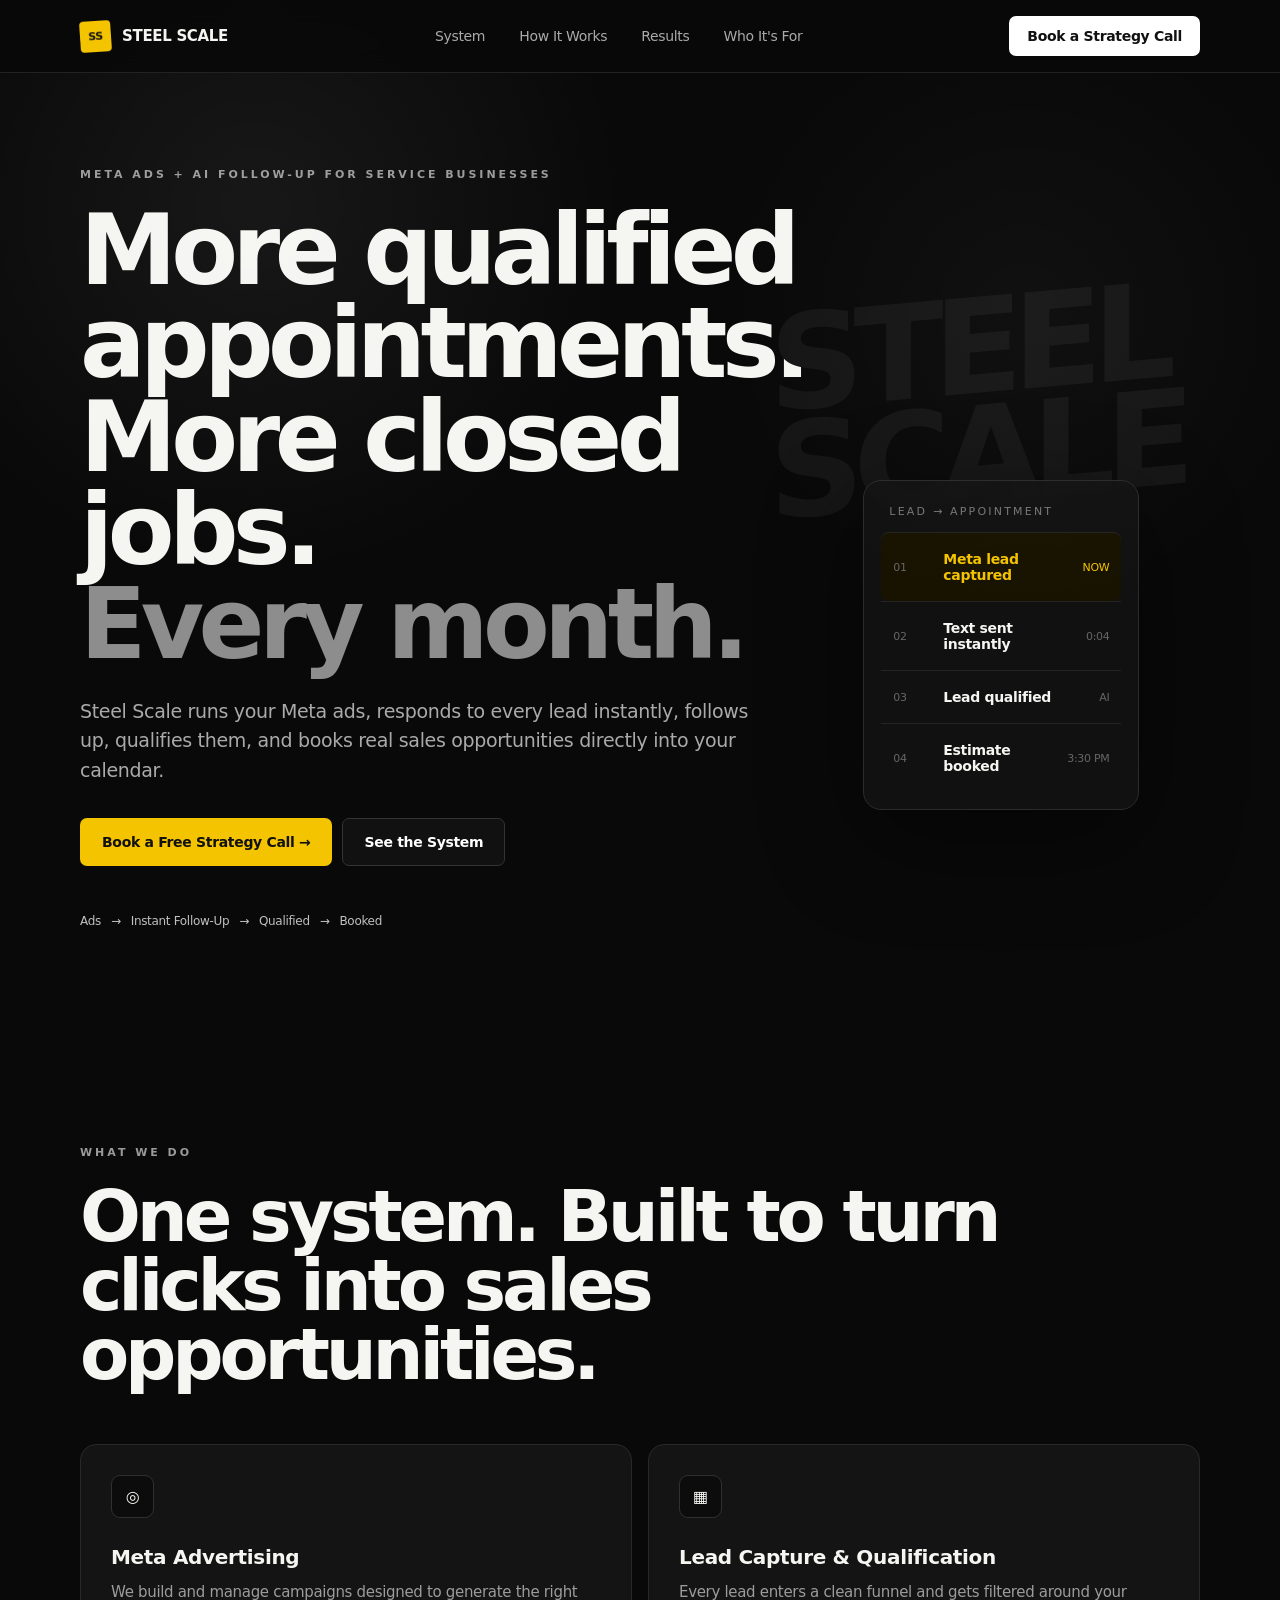
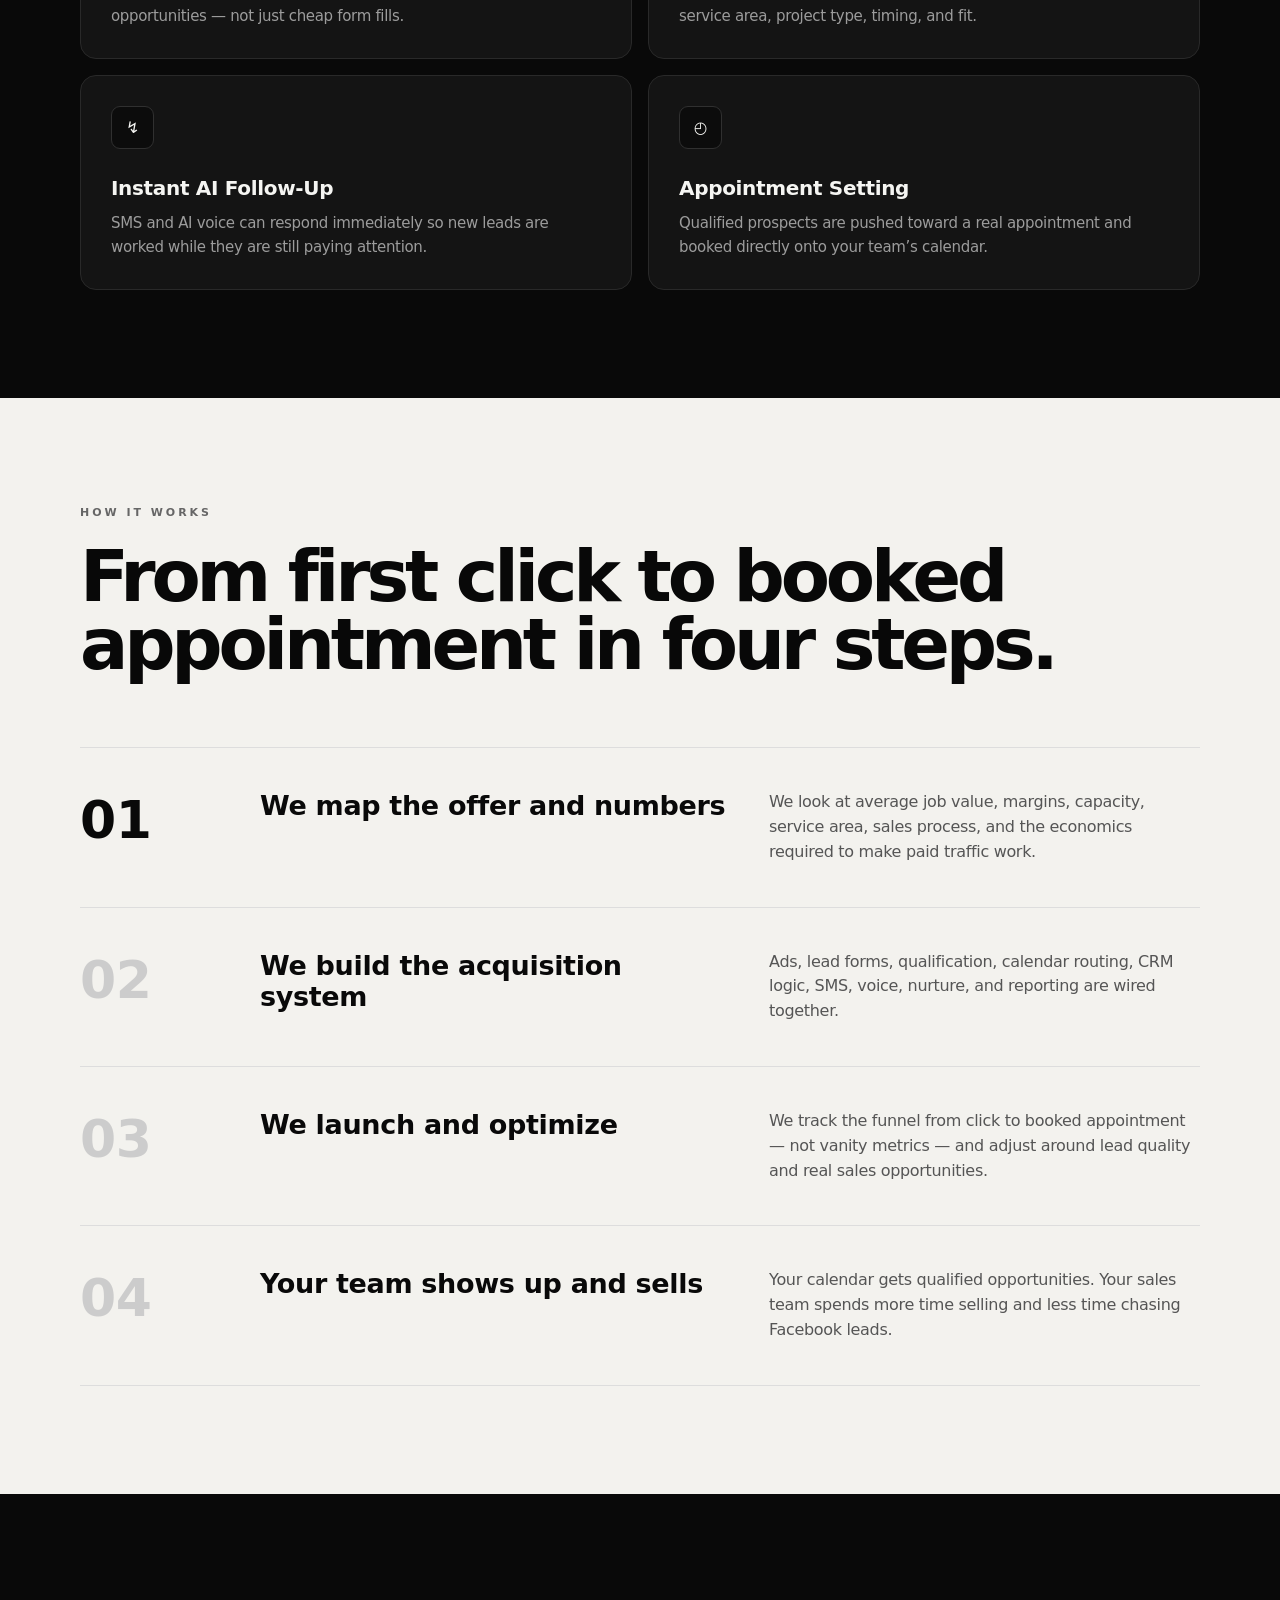
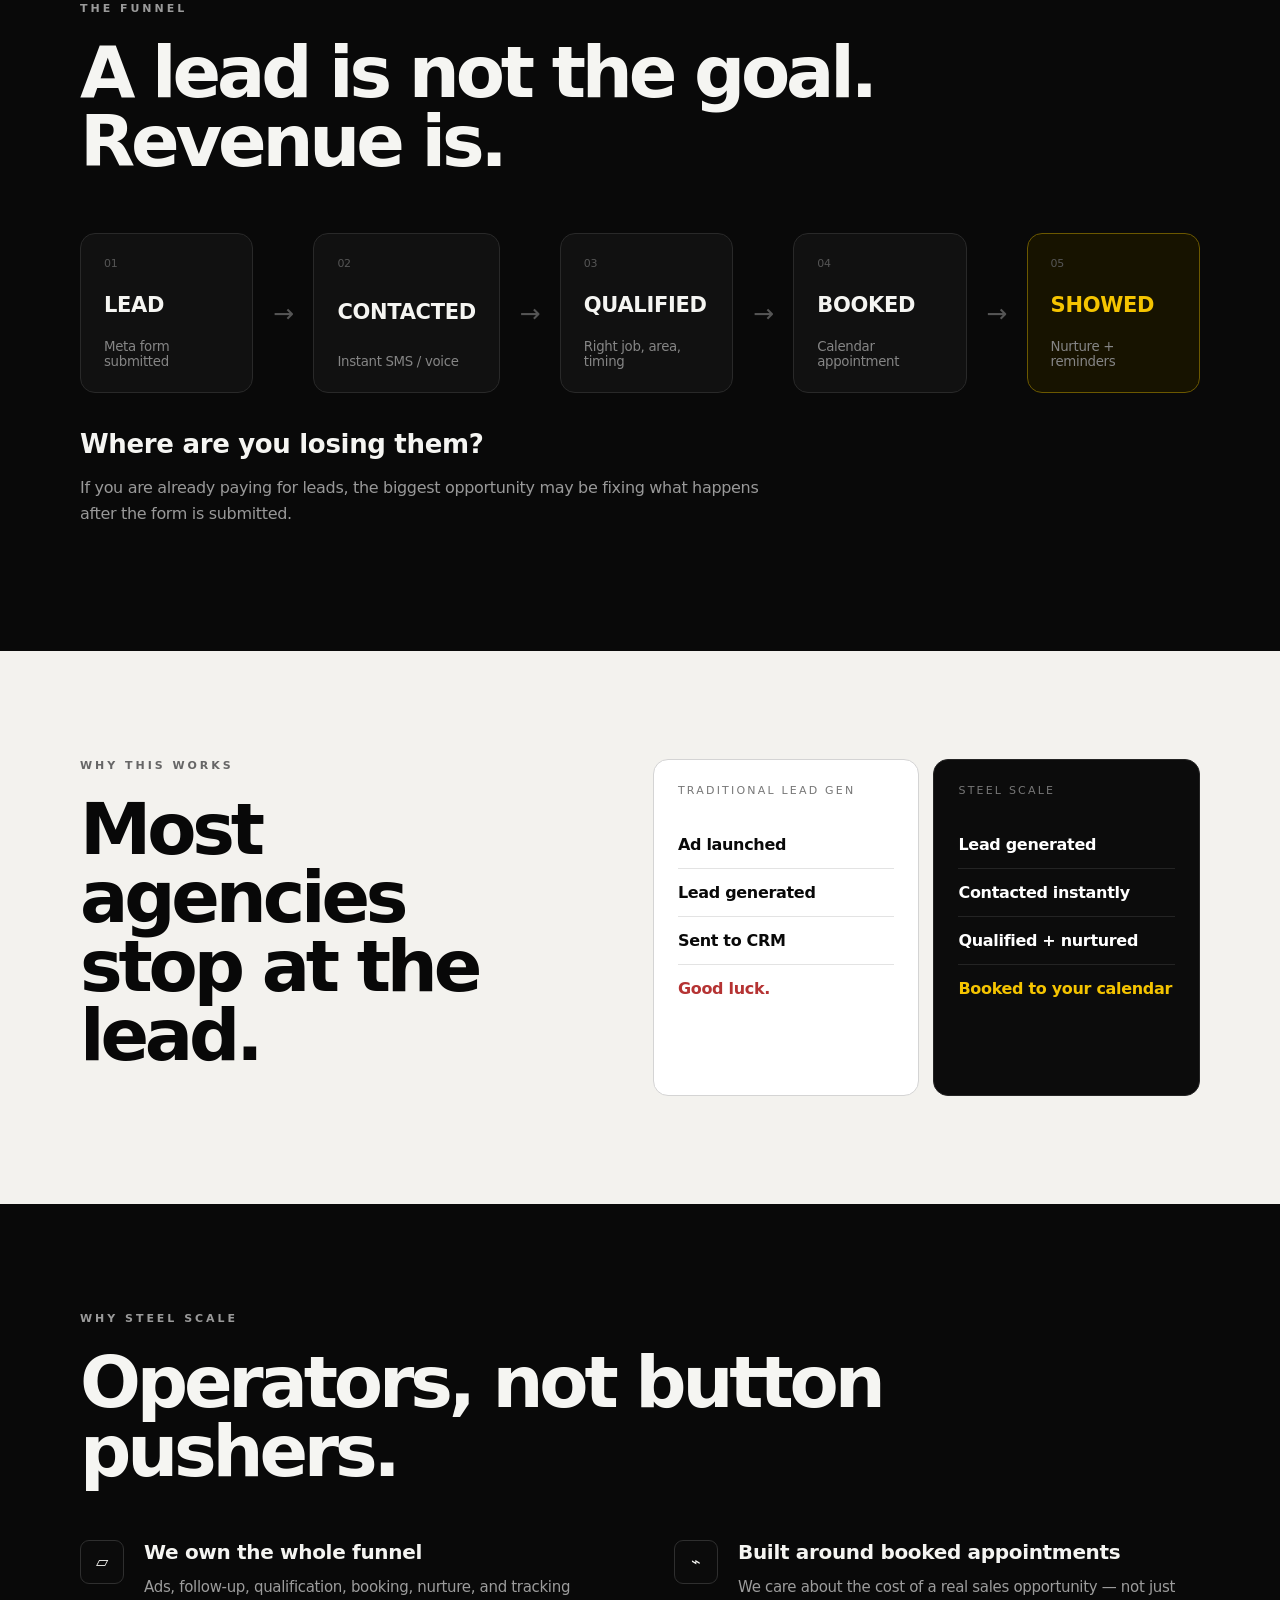
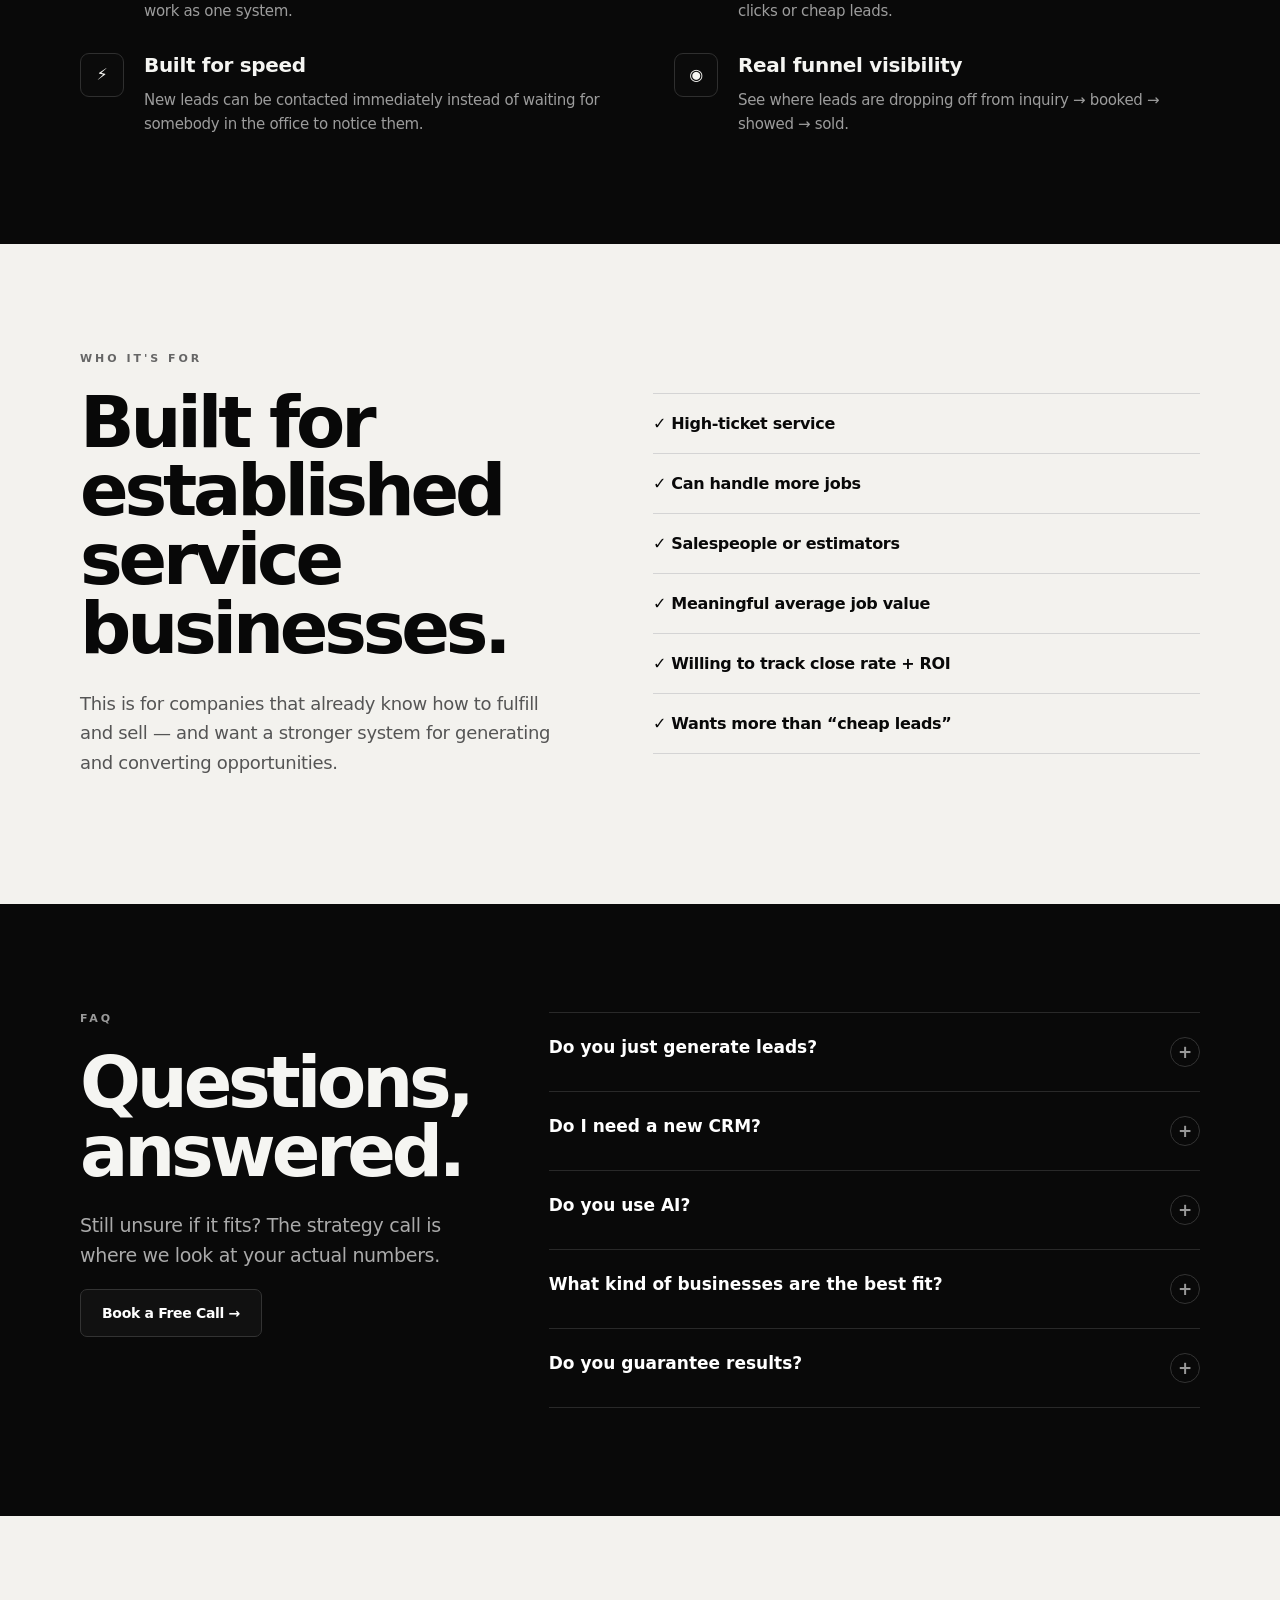
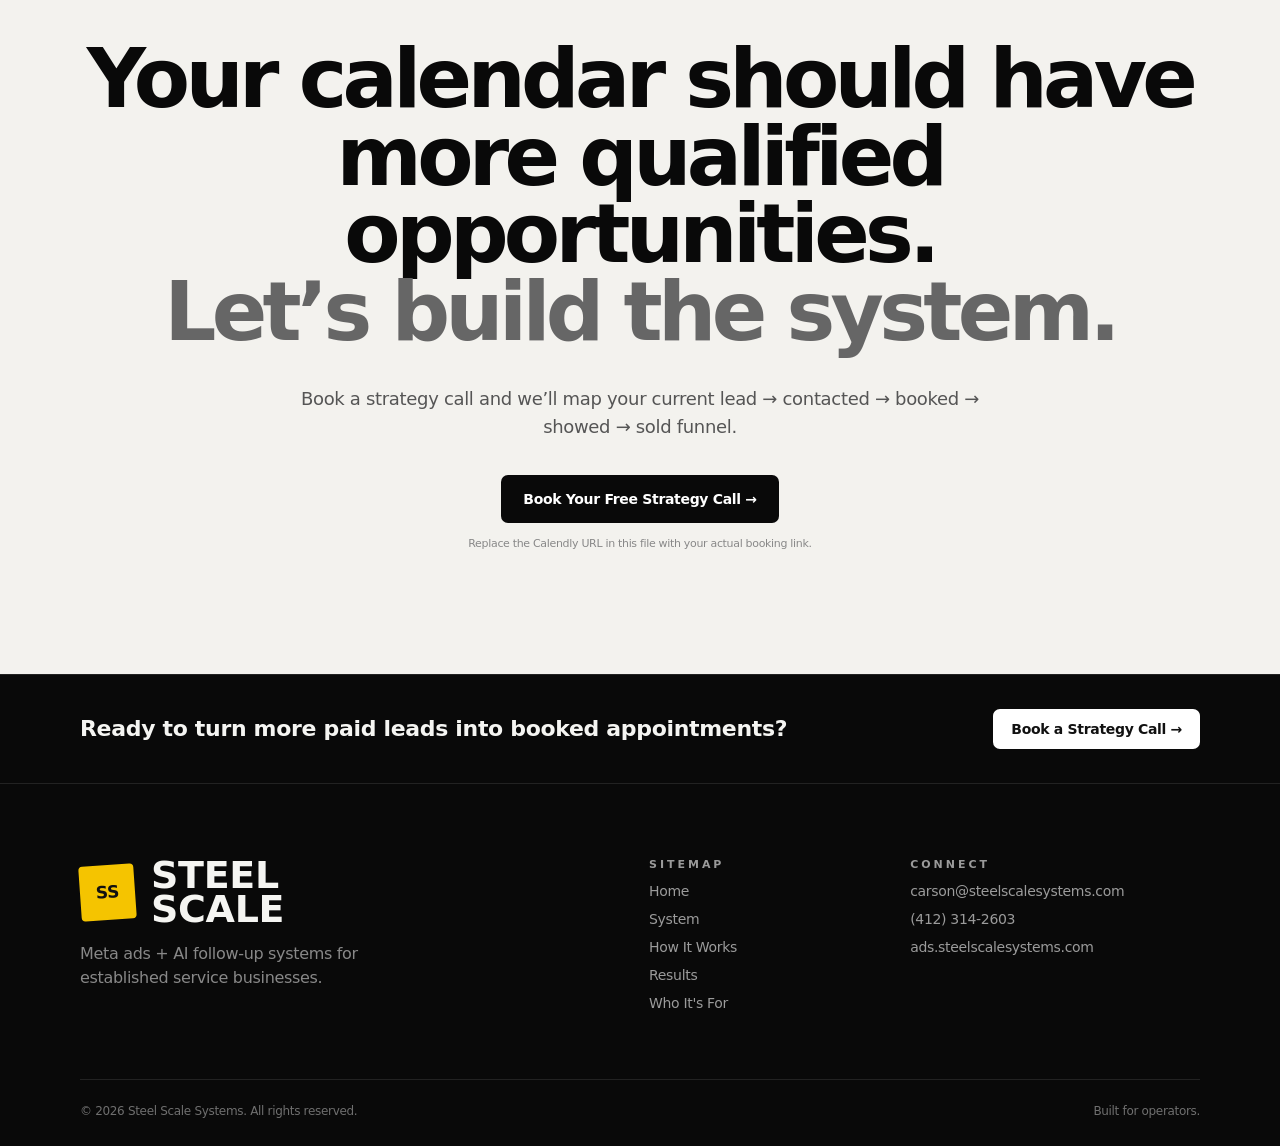
==== commit 7575ad26: "Split homepage and results page" ====
--- a/index.html
+++ b/index.html
@@ -1,16 +1,29 @@
-<!doctype html><html lang="en"><head><meta charset="utf-8"><meta name="viewport" content="width=device-width,initial-scale=1"><meta name="description" content="Verified paid media results from Kube Marketing."><title>Client Results | Kube Marketing</title><style>
-:root{--ink:#0b1720;--blue:#123c56;--sky:#d9ebf2;--paper:#f3f1eb;--white:#fff;--green:#1d6b4b;--line:#c8ced0;--muted:#65717a;--max:1280px}*{box-sizing:border-box}html{scroll-behavior:smooth}body{margin:0;background:var(--paper);color:var(--ink);font-family:Arial,Helvetica,sans-serif;letter-spacing:-.025em}a{color:inherit;text-decoration:none}.wrap{width:min(var(--max),calc(100% - 48px));margin:auto}.nav-shell{position:sticky;top:0;z-index:10;background:#f3f1ebed;border-bottom:1px solid var(--line);backdrop-filter:blur(14px)}nav{height:74px;display:flex;align-items:center;justify-content:space-between}.brand{display:flex;align-items:center;gap:11px;font-weight:900}.mark{width:34px;height:34px;display:grid;place-items:center;color:#fff;background:var(--ink);font-size:9px}.navlinks{display:flex;gap:34px;color:var(--muted);font-size:14px}.navlinks .active{color:var(--ink);font-weight:700}.actions{display:flex;gap:10px}.btn{min-height:46px;padding:0 20px;display:inline-flex;align-items:center;justify-content:center;border:1px solid var(--ink);font-size:14px;font-weight:800}.btn.dark{background:var(--ink);color:#fff}.btn:focus-visible,a:focus-visible{outline:3px solid #2b87ae;outline-offset:3px}.hero{padding:88px 0 56px}.hero-grid{display:grid;grid-template-columns:1.35fr .65fr;gap:70px;align-items:end}.proof-label{display:flex;align-items:center;gap:9px;color:var(--green);font-size:13px;font-weight:800}.proof-label:before{content:"";width:9px;height:9px;border-radius:50%;background:var(--green);box-shadow:0 0 0 4px #1d6b4b20}h1{max-width:900px;margin:28px 0 26px;font-size:clamp(64px,7vw,108px);line-height:.89;letter-spacing:-.075em}h1 em{display:block;color:var(--blue);font-style:normal}.lede{max-width:720px;margin:0;color:#53616a;font-size:20px;line-height:1.55}.hero-note{padding:26px;border-left:3px solid var(--blue);background:var(--sky);font-size:16px;line-height:1.55}.hero-note b{display:block;margin-bottom:8px;font-size:20px}.metrics{display:grid;grid-template-columns:repeat(4,1fr);margin-top:70px;border-toppx solid var(--ink);border-top:2px solid var(--ink);border-bottom:1px solid var(--ink)}.metric{padding:28px 28px 31px;border-right:1px solid var(--line)}.metric:last-child{border:0}.metric b{display:block;font-size:48px;letter-spacing:-.06em}.metric span{display:block;margin-top:8px;color:var(--muted);font-size:13px}.trust{background:var(--ink);color:#fff}.trust .wrap{min-height:66px;display:flex;align-items:center;justify-content:center;gap:40px;font-size:13px}.trust span{display:flex;align-items:center;gap:9px}.trust i{color:#72c69f;font-style:normal}.section{padding:110px 0;border-bottom:1px solid var(--line)}.head{display:grid;grid-template-columns:.55fr 1.45fr;gap:50px;margin-bottom:56px}.index{font-size:13px;color:var(--muted)}.head h2{margin:0;font-size:clamp(48px,5vw,76px);line-height:.94;letter-spacing:-.06em}.head p{max-width:680px;margin:24px 0 0;color:var(--muted);font-size:17px;line-height:1.6}.grid2{display:grid;grid-template-columns:repeat(2,1fr);gap:22px}.result{background:#fff;border:1px solid var(--line)}.result:nth-child(3n){transform:translateX(42px)}.slot{min-height:350px;display:grid;place-items:center;background:#e9edef;color:#74818a;border-bottom:1px solid var(--line)}.slot span{padding:12px 16px;border:1px dashed currentColor;font-size:11px;letter-spacing:.12em;text-transform:uppercase}.result-body{padding:27px 30px 30px}.meta{display:flex;justify-content:space-between;gap:15px;color:var(--muted);font-size:12px}.result h3{margin:20px 0 25px;font-size:29px;line-height:1.1}.tags{display:flex;flex-wrap:wrap;gap:7px}.tag{padding:7px 11px;background:var(--sky);color:var(--blue);font-size:12px;font-weight:700}.dark-section{background:var(--ink);color:#fff}.dark-section .head p,.dark-section .index{color:#a8b2b8}.proof-grid{display:grid;grid-template-columns:repeat(3,1fr);gap:18px}.proof-card{background:#12232e;border:1px solid #34505f}.proof-card:nth-child(3n+2){margin-top:42px}.proof-card .slot{min-height:300px;background:#162b37;color:#78909d;border-color:#34505f}.caption{min-height:100px;padding:22px;display:grid;grid-template-columns:1fr auto;gap:16px;color:#aebbc2;font-size:13px}.caption b{color:#fff;text-align:right}.closed{background:#e4eaeb}.closed .proof-card{background:#fff;border-color:#b8c2c7}.closed .proof-card:nth-child(3n+2){margin-top:0}.closed .proof-card:nth-child(3n+1){margin-top:38px}.closed .slot{min-height:245px;background:#dbe1e3;color:#74818a;border-color:#b8c2c7}.closed .caption{color:var(--muted)}.closed .caption b{color:var(--ink);font-size:18px}.conversion{display:grid;grid-template-columns:1.2fr .8fr;background:var(--blue);color:#fff}.conversion-main{padding:100px max(24px,calc((100vw - var(--max))/2))}.conversion h2{max-width:790px;margin:0 0 36px;font-size:clamp(54px,6vw,88px);line-height:.92;letter-spacing:-.065em}.conversion .btn{background:#fff;color:var(--ink);border-color:#fff;min-height:60px}.call-card{padding:72px 55px;background:#0e3045}.call-card h3{font-size:25px}.call-card ol{margin:30px 0;padding:0;list-style:none;counter-reset:item}.call-card li{counter-increment:item;padding:18px 0;border-top:1px solid #ffffff2e;line-height:1.4}.call-card li:before{content:"0"counter(item);margin-right:18px;color:#79abc2}.fine{color:#b1c9d5;font-size:13px;line-height:1.5}.footer{padding:70px 0 30px;background:#071016;color:#fff}.foot{display:grid;grid-template-columns:1.5fr .5fr .7fr;gap:70px}.foot-logo{font-size:48px;font-weight:900;line-height:.85}.foot p,.foot a{color:#93a1aa}.col{display:flex;flex-direction:column;gap:13px}.foot-title{margin-bottom:22px;font-size:11px;letter-spacing:.18em;text-transform:uppercase;color:#fff}.copy{display:flex;justify-content:space-between;margin-top:65px;padding-top:24px;border-top:1px solid #29343a;color:#6f7d85;font-size:12px}
-@media(max-width:900px){.navlinks{display:none}.hero-grid,.head{grid-template-columns:1fr}.hero-note{max-width:600px}.metrics{grid-template-columns:1fr 1fr}.proof-grid{grid-template-columns:1fr 1fr}.result:nth-child(3n){transform:none}.conversion{grid-template-columns:1fr}.foot{grid-template-columns:1fr 1fr}.foot>div:first-child{grid-column:1/-1}}@media(max-width:650px){.wrap{width:calc(100% - 28px)}nav{height:64px}.actions .btn:first-child{display:none}.btn{padding:0 13px;font-size:12px}.hero{padding-top:64px}.hero-grid{gap:35px}h1{font-size:55px}.lede{font-size:17px}.metrics{margin-top:48px}.metric{padding:20px 15px}.metric b{font-size:34px}.metric span{font-size:11px}.trust .wrap{padding:18px 0;flex-wrap:wrap;justify-content:flex-start;gap:12px 25px}.section{padding:76px 0}.head{gap:20px;margin-bottom:38px}.head h2{font-size:48px}.grid2,.proof-grid{grid-template-columns:1fr}.proof-card:nth-child(n),.closed .proof-card:nth-child(n){margin-top:0}.slot,.proof-card .slot,.closed .slot{min-height:270px}.meta{flex-direction:column}.conversion-main,.call-card{padding:70px 24px}.foot{grid-template-columns:1fr;gap:45px}.foot>div:first-child{grid-column:auto}.copy{flex-direction:column;gap:10px}}
-</style></head><body><header class="nav-shell"><nav class="wrap"><a class="brand" href="#top"><span class="mark">KUBE</span>KUBE MARKETING</a><div class="navlinks"><a href="#top">Home</a><a class="active" href="#results">Results</a><a href="#contact">Contact</a></div><div class="actions"><a class="btn" href="#proof">See client proof</a><a class="btn dark" href="#contact">Book a call</a></div></nav></header><main id="top"><section class="hero"><div class="wrap"><div class="hero-grid"><div><div class="proof-label">Documented client outcomes</div><h1>Good marketing leaves <em>a paper trail.</em></h1><p class="lede">Ad manager data, appointment notifications, and closed-job messages from the service businesses we help grow.</p></div><aside class="hero-note"><b>Look past the highlight reel.</b>Follow the full path from ad spend to lead, from lead to appointment, and from appointment to revenue.</aside></div><div class="metrics"><div class="metric"><b>$50K+</b><span>Ad spend managed</span></div><div class="metric"><b>30+</b><span>Businesses scaled</span></div><div class="metric"><b>650+</b><span>Booked calls generated</span></div><div class="metric"><b>287%</b><span>Average booked-job lift</span></div></div></div></section><div class="trust"><div class="wrap"><span><i>✓</i>Unedited platform screenshots</span><span><i>✓</i>Real client conversations</span><span><i>✓</i>Results shown with context</span></div></div>
-<section class="section" id="results"><div class="wrap"><header class="head"><div class="index">Evidence 01 / Ad performance</div><div><h2>Start with the numbers.</h2><p>These are the operating metrics inside real accounts—not projections, vanity charts, or a carefully selected testimonial.</p></div></header><div class="grid2" id="ads"></div></div></section>
-<section class="section dark-section" id="proof"><div class="wrap"><header class="head"><div class="index">Evidence 02 / Appointments</div><div><h2>Then watch the calendar fill.</h2><p>Client messages sent when qualified prospects turn into real conversations and estimates.</p></div></header><div class="proof-grid" id="appointments"></div></div></section>
-<section class="section closed"><div class="wrap"><header class="head"><div class="index">Evidence 03 / Revenue</div><div><h2>The result that actually matters.</h2><p>Leads only matter when they become work. These messages came from clients after new jobs were booked or closed.</p></div></header><div class="proof-grid" id="closed"></div></div></section>
-<section class="conversion" id="contact"><div class="conversion-main"><h2>See what the numbers could look like in your market.</h2><a class="btn" href="mailto:griffink@thekubemarketing.com">Book a free strategy call</a></div><aside class="call-card"><h3>What happens on the call</h3><ol><li>We review your current lead flow and sales capacity.</li><li>We identify the biggest constraint in your pipeline.</li><li>You leave with a practical acquisition plan.</li></ol><p class="fine">No hard sell. If we are not a fit, we will tell you directly.</p></aside></section></main>
-<footer class="footer"><div class="wrap"><div class="foot"><div><div class="foot-logo">KUBE<br>MARKETING</div><p>Performance marketing for service businesses that want measurable growth.</p></div><div><div class="foot-title">Explore</div><div class="col"><a href="#top">Home</a><a href="#results">Results</a><a href="#contact">Contact</a></div></div><div><div class="foot-title">Connect</div><div class="col"><a href="mailto:griffink@thekubemarketing.com">griffink@thekubemarketing.com</a><a href="tel:+16096279094">(609) 627-9094</a></div></div></div><div class="copy"><span>© 2026 Kube Marketing</span><span>Performance marketing built for operators.</span></div></div></footer>
-<script>
-const ads=[['Service business','Website leads','1,930 website leads at $11.75 each',['$22,669 spend','264K reach','674K views']],['E-commerce','Purchases','1.98× ROAS — $2,118 from $1,069',['22 purchases','$1,069 spend','$2,118 revenue']],['Lead generation','Form leads','174 form leads at $59.87',['$10,417 spend','8 ad sets','Best CPL $42']],['Service business','Two-week campaign','78 Meta leads at ~$15 each',['$1,175 spend','18,921 reach','$14.31 best CPL']],['E-commerce','Purchase ROAS','Consistent 2.5×–3.9× ROAS',['2.53×','3.96×','3.32×']],['E-commerce','Best ad set','4.06× return on ad spend',['4.06×','3.36×','2.68×']]];
-document.querySelector('#ads').innerHTML=ads.map((x,i)=>`<article class="result"><div class="slot"><span>Add image: ad-results-0${i+1}.jpg</span></div><div class="result-body"><div class="meta"><span>${x[0]}</span><span>${x[1]}</span></div><h3>${x[2]}</h3><div class="tags">${x[3].map(t=>`<span class="tag">${t}</span>`).join('')}</div></div></article>`).join('');
-const appointments=[['2-story 2,000 sq ft addition','Tuesday 5:30'],['Four likely contracts in progress','4 contracts'],['Small addition appointment','Friday'],['Work likely scheduled Jan/Feb','Shane Riley'],['Mahender after Freehold','Tomorrow PM'],['Meetings went well; pricing sent','Estimates out'],['Another appointment booked','Tomorrow']];
-const jobs=[['Holiday lighting install closed','$2,100'],['Window job booked Saturday','$200'],['Job finished the same day','$2,000'],['Full job with materials','$10,000'],['Miriam closed for Saturday','$389'],['Two lighting jobs closed','2 jobs'],['Christine + Larry Quinn','2 closes'],['Thomas Espinalis closed sale','Deposit in'],['Another lead booked and closed','Closed']];
-function proof(x,i,p){return `<article class="proof-card"><div class="slot"><span>Add image: ${p}-${String(i+1).padStart(2,'0')}.jpg</span></div><div class="caption"><span>${x[0]}</span><b>${x[1]}</b></div></article>`}document.querySelector('#appointments').innerHTML=appointments.map((x,i)=>proof(x,i,'appointment')).join('');document.querySelector('#closed').innerHTML=jobs.map((x,i)=>proof(x,i,'closed-job')).join('');
-</script></body></html>
+<!doctype html>
+<html lang="en">
+<head>
+<meta charset="utf-8" />
+<meta name="viewport" content="width=device-width,initial-scale=1" />
+<meta name="description" content="Steel Scale Systems — Meta ads + AI follow-up for established service businesses." />
+<title>Steel Scale Systems | Meta Ads + AI Follow-Up</title>
+<style>
+:root{--bg:#090909;--card:#141414;--line:#292929;--txt:#f5f5f2;--muted:#9a9a9a;--light:#f3f2ee;--ink:#090909;--y:#f5c400;--max:1120px}*{box-sizing:border-box}html{scroll-behavior:smooth}body{margin:0;font-family:Inter,ui-sans-serif,system-ui,-apple-system,BlinkMacSystemFont,"Segoe UI",sans-serif;background:var(--bg);color:var(--txt);letter-spacing:-.02em}a{text-decoration:none;color:inherit}.container{width:min(var(--max),calc(100% - 42px));margin:auto}.dark{background:var(--bg);color:var(--txt)}.light{background:var(--light);color:var(--ink)}.section{padding:108px 0}.navWrap{position:fixed;z-index:30;top:0;left:0;right:0;background:rgba(8,8,8,.88);backdrop-filter:blur(12px);border-bottom:1px solid #222}.nav{height:72px;display:flex;align-items:center;justify-content:space-between}.brand{display:flex;gap:11px;align-items:center;font-weight:900;font-size:15px}.mark{width:31px;height:31px;border-radius:4px;background:var(--y);color:#111;display:grid;place-items:center;font-size:11px;transform:rotate(-4deg)}.links{display:flex;gap:34px;color:#aaa;font-size:14px}.btn{display:inline-flex;align-items:center;justify-content:center;gap:12px;border:1px solid transparent;border-radius:7px;padding:15px 21px;font-size:14px;font-weight:800;transition:.2s}.btn:hover{transform:translateY(-1px)}.btnLight{background:#fff;color:#111}.btnY{background:var(--y);color:#111}.btnDark{background:#111;color:#fff;border-color:#333}.btnBlack{background:#090909;color:#fff}.small{padding:11px 17px}.hero{padding:168px 0 110px;min-height:820px;overflow:hidden;position:relative}.hero:after{content:"";position:absolute;inset:0;background:radial-gradient(circle at 20% 20%,rgba(255,255,255,.06),transparent 28%),radial-gradient(circle at 80% 30%,rgba(255,255,255,.03),transparent 24%);pointer-events:none}.heroGrid{display:grid;grid-template-columns:1.18fr .82fr;gap:58px;align-items:center}.eyebrow,.kicker,.footerLabel{text-transform:uppercase;letter-spacing:.27em;font-size:11px;font-weight:800;color:#9a9a9a}.hero h1,.display{margin:23px 0 26px;font-weight:900;line-height:.96;letter-spacing:-.058em}.hero h1{font-size:clamp(58px,7.6vw,98px)}.hero h1 .mutedLine{color:#8d8d8d}.heroSub{max-width:690px;color:#aaa;font-size:19px;line-height:1.55}.actions{display:flex;gap:10px;flex-wrap:wrap;margin-top:33px}.mini{display:flex;gap:10px;flex-wrap:wrap;margin-top:48px;color:#c0c0c0;font-size:12px}.heroArt{min-height:560px;position:relative}.watermark{position:absolute;right:-45px;top:25px;font-size:132px;line-height:.82;font-weight:900;letter-spacing:-.08em;color:#151515;transform:skewY(-5deg)}.pipeline{position:absolute;right:0;bottom:18px;width:100%;max-width:430px;padding:17px;background:rgba(18,18,18,.95);border:1px solid #2b2b2b;border-radius:18px;box-shadow:0 30px 100px rgba(0,0,0,.48)}.pipeTitle{padding:7px 8px 14px;color:#777;font-size:11px;letter-spacing:.2em}.pipeRow{display:grid;grid-template-columns:40px 1fr auto;gap:10px;padding:18px 12px;border-top:1px solid #242424;align-items:center}.pipeRow span,.pipeRow em{font-size:11px;color:#666;font-style:normal}.pipeRow strong{font-size:14px}.pipeRow.active{background:#171300;border-radius:8px}.pipeRow.active strong,.pipeRow.active em{color:var(--y)}.display{font-size:clamp(48px,5.6vw,78px);max-width:980px}.cards{display:grid;grid-template-columns:1fr 1fr;gap:16px;margin-top:55px}.card{background:var(--card);border:1px solid var(--line);border-radius:16px;padding:30px;min-height:210px}.icon{width:43px;height:43px;border:1px solid #303030;background:#0c0c0c;border-radius:9px;display:grid;place-items:center;margin-bottom:27px}.card h3,.why h3{font-size:20px;margin:0 0 11px}.card p,.why p{margin:0;color:#9c9c9c;line-height:1.6;font-size:15px}.darkK{color:#666}.darkText{color:#080808}.steps{margin-top:68px;border-top:1px solid #ddd}.step{display:grid;grid-template-columns:145px 1.1fr 1fr;gap:35px;padding:42px 0;border-bottom:1px solid #ddd;align-items:start}.num{font-size:52px;font-weight:900}.num.m{color:#ccc}.stepTitle{font-size:27px;font-weight:900}.stepDesc{color:#555;line-height:1.55}.funnel{display:grid;grid-template-columns:1fr 46px 1fr 46px 1fr 46px 1fr 46px 1fr;gap:7px;align-items:center;margin-top:58px}.node{min-height:160px;background:#111;border:1px solid #292929;border-radius:15px;padding:23px;display:flex;flex-direction:column;justify-content:space-between}.node span{color:#555;font-size:11px}.node strong{font-size:21px}.node small{color:#858585}.node.hot{background:#171300;border-color:#6b5800}.node.hot strong{color:var(--y)}.arrow{text-align:center;color:#555;font-size:25px}.note{margin-top:36px;max-width:700px}.note strong{font-size:26px}.note p{color:#999;line-height:1.6}.split{display:grid;grid-template-columns:.95fr 1.05fr;gap:78px}.compare{display:grid;grid-template-columns:1fr 1fr;gap:14px}.compareCard{background:#fff;border:1px solid #d4d4d4;border-radius:15px;padding:24px}.compareCard.black{background:#0c0c0c;color:#fff;border-color:#242424}.compareLabel{font-size:11px;color:#777;letter-spacing:.2em;margin-bottom:24px}.compareLine{padding:14px 0;border-bottom:1px solid #e3e3e3;font-weight:800}.black .compareLine{border-color:#242424}.compareLine:last-child{border-bottom:0}.red{color:#b53333}.green{color:var(--y)}.whyGrid{display:grid;grid-template-columns:1fr 1fr;gap:30px 68px;margin-top:54px}.why{display:grid;grid-template-columns:48px 1fr;gap:16px}.whyIcon{width:44px;height:44px;border:1px solid #2f2f2f;border-radius:9px;display:grid;place-items:center;background:#0b0b0b}.fit{align-items:center}.lead{font-size:18px;line-height:1.65;color:#555}.checks{border-top:1px solid #d4d4d4}.checks div{padding:20px 0;border-bottom:1px solid #d4d4d4;font-weight:800}.faqGrid{display:grid;grid-template-columns:.75fr 1.25fr;gap:78px}.faq{border-top:1px solid #292929}.faqBtn{width:100%;background:none;color:#fff;border:0;border-bottom:1px solid #292929;padding:24px 0;display:flex;justify-content:space-between;text-align:left;font:inherit;font-size:17px;font-weight:800;cursor:pointer}.faqBtn b{width:30px;height:30px;border:1px solid #333;border-radius:50%;display:grid;place-items:center;color:#999}.answer{display:none;padding:0 0 22px;color:#9c9c9c;line-height:1.65;border-bottom:1px solid #292929}.faqBtn.open+.answer{display:block}.cta{padding:124px 0;text-align:center}.cta h2,.cta h3{font-size:clamp(52px,6.4vw,91px);line-height:.95;margin:0;font-weight:900;letter-spacing:-.057em}.cta h3{color:#666}.cta p{max-width:690px;margin:34px auto;color:#555;font-size:18px;line-height:1.55}.noteSmall{display:block;margin-top:14px;color:#888;font-size:11px}.ready{padding:34px 0;border-top:1px solid #222;border-bottom:1px solid #222}.readyIn{display:flex;align-items:center;justify-content:space-between;gap:25px}.readyIn strong{font-size:22px}.footer{padding:74px 0 28px}.footGrid{display:grid;grid-template-columns:1.35fr .5fr .8fr;gap:80px}.footBrand{display:flex;gap:16px;align-items:center;font-size:38px;line-height:.9;font-weight:900}.footBrand .mark{width:55px;height:55px;font-size:17px}.footer p{color:#888;max-width:360px;line-height:1.5}.footCol{display:flex;flex-direction:column;gap:12px}.footCol a{color:#9b9b9b;font-size:14px}.copy{margin-top:68px;padding-top:24px;border-top:1px solid #222;display:flex;justify-content:space-between;color:#6f6f6f;font-size:12px}@media(max-width:900px){.links{display:none}.heroGrid,.split,.faqGrid,.footGrid{grid-template-columns:1fr}.hero{min-height:auto}.heroArt{min-height:430px}.cards,.whyGrid{grid-template-columns:1fr}.funnel{grid-template-columns:1fr}.step{grid-template-columns:80px 1fr}.stepDesc{grid-column:2}.compare{grid-template-columns:1fr}}@media(max-width:620px){.container{width:calc(100% - 28px)}.section{padding:76px 0}.nav{height:64px}.nav .btn{display:none}.hero{padding:112px 0 74px}.hero h1{font-size:52px}.heroSub{font-size:17px}.heroArt{min-height:345px}.watermark{font-size:80px;right:-10px}.pipeline{max-width:100%}.display{font-size:45px}.step{grid-template-columns:56px 1fr;gap:16px}.num{font-size:37px}.stepTitle{font-size:22px}.cta h2,.cta h3{font-size:47px}.readyIn,.copy{flex-direction:column;align-items:flex-start}.footBrand{font-size:31px}}
+</style>
+</head>
+<body>
+<header class="navWrap"><nav class="nav container"><a class="brand" href="#top"><span class="mark">SS</span><span>STEEL SCALE</span></a><div class="links"><a href="#system">System</a><a href="#process">How It Works</a><a href="results.html">Results</a><a href="#fit">Who It's For</a></div><a class="btn btnLight small" href="#book">Book a Strategy Call</a></nav></header>
+<main id="top">
+<section class="hero dark"><div class="container heroGrid"><div><div class="eyebrow">META ADS + AI FOLLOW-UP FOR SERVICE BUSINESSES</div><h1>More qualified appointments.<br>More closed jobs.<br><span class="mutedLine">Every month.</span></h1><p class="heroSub">Steel Scale runs your Meta ads, responds to every lead instantly, follows up, qualifies them, and books real sales opportunities directly into your calendar.</p><div class="actions"><a class="btn btnY" href="#book">Book a Free Strategy Call →</a><a class="btn btnDark" href="#system">See the System</a></div><div class="mini"><span>Ads</span><span>→</span><span>Instant Follow-Up</span><span>→</span><span>Qualified</span><span>→</span><span>Booked</span></div></div><div class="heroArt"><div class="watermark">STEEL<br>SCALE</div><div class="pipeline"><div class="pipeTitle">LEAD → APPOINTMENT</div><div class="pipeRow active"><span>01</span><strong>Meta lead captured</strong><em>NOW</em></div><div class="pipeRow"><span>02</span><strong>Text sent instantly</strong><em>0:04</em></div><div class="pipeRow"><span>03</span><strong>Lead qualified</strong><em>AI</em></div><div class="pipeRow"><span>04</span><strong>Estimate booked</strong><em>3:30 PM</em></div></div></div></div></section>
+<section id="system" class="dark section"><div class="container"><div class="kicker">WHAT WE DO</div><h2 class="display">One system. Built to turn clicks into sales opportunities.</h2><div class="cards"><article class="card"><div class="icon">◎</div><h3>Meta Advertising</h3><p>We build and manage campaigns designed to generate the right opportunities — not just cheap form fills.</p></article><article class="card"><div class="icon">▦</div><h3>Lead Capture & Qualification</h3><p>Every lead enters a clean funnel and gets filtered around your service area, project type, timing, and fit.</p></article><article class="card"><div class="icon">↯</div><h3>Instant AI Follow-Up</h3><p>SMS and AI voice can respond immediately so new leads are worked while they are still paying attention.</p></article><article class="card"><div class="icon">◴</div><h3>Appointment Setting</h3><p>Qualified prospects are pushed toward a real appointment and booked directly onto your team’s calendar.</p></article></div></div></section>
+<section id="process" class="light section"><div class="container"><div class="kicker darkK">HOW IT WORKS</div><h2 class="display darkText">From first click to booked appointment in four steps.</h2><div class="steps"><div class="step"><div class="num">01</div><div class="stepTitle">We map the offer and numbers</div><div class="stepDesc">We look at average job value, margins, capacity, service area, sales process, and the economics required to make paid traffic work.</div></div><div class="step"><div class="num m">02</div><div class="stepTitle">We build the acquisition system</div><div class="stepDesc">Ads, lead forms, qualification, calendar routing, CRM logic, SMS, voice, nurture, and reporting are wired together.</div></div><div class="step"><div class="num m">03</div><div class="stepTitle">We launch and optimize</div><div class="stepDesc">We track the funnel from click to booked appointment — not vanity metrics — and adjust around lead quality and real sales opportunities.</div></div><div class="step"><div class="num m">04</div><div class="stepTitle">Your team shows up and sells</div><div class="stepDesc">Your calendar gets qualified opportunities. Your sales team spends more time selling and less time chasing Facebook leads.</div></div></div></div></section>
+<section class="dark section"><div class="container"><div class="kicker">THE FUNNEL</div><h2 class="display">A lead is not the goal. Revenue is.</h2><div class="funnel"><div class="node"><span>01</span><strong>LEAD</strong><small>Meta form submitted</small></div><div class="arrow">→</div><div class="node"><span>02</span><strong>CONTACTED</strong><small>Instant SMS / voice</small></div><div class="arrow">→</div><div class="node"><span>03</span><strong>QUALIFIED</strong><small>Right job, area, timing</small></div><div class="arrow">→</div><div class="node"><span>04</span><strong>BOOKED</strong><small>Calendar appointment</small></div><div class="arrow">→</div><div class="node hot"><span>05</span><strong>SHOWED</strong><small>Nurture + reminders</small></div></div><div class="note"><strong>Where are you losing them?</strong><p>If you are already paying for leads, the biggest opportunity may be fixing what happens after the form is submitted.</p></div></div></section>
+<section class="light section"><div class="container split"><div><div class="kicker darkK">WHY THIS WORKS</div><h2 class="display darkText">Most agencies stop at the lead.</h2></div><div class="compare"><div class="compareCard"><div class="compareLabel">TRADITIONAL LEAD GEN</div><div class="compareLine">Ad launched</div><div class="compareLine">Lead generated</div><div class="compareLine">Sent to CRM</div><div class="compareLine red">Good luck.</div></div><div class="compareCard black"><div class="compareLabel">STEEL SCALE</div><div class="compareLine">Lead generated</div><div class="compareLine">Contacted instantly</div><div class="compareLine">Qualified + nurtured</div><div class="compareLine green">Booked to your calendar</div></div></div></div></section>
+<section class="dark section"><div class="container"><div class="kicker">WHY STEEL SCALE</div><h2 class="display">Operators, not button pushers.</h2><div class="whyGrid"><div class="why"><div class="whyIcon">▱</div><div><h3>We own the whole funnel</h3><p>Ads, follow-up, qualification, booking, nurture, and tracking work as one system.</p></div></div><div class="why"><div class="whyIcon">⌁</div><div><h3>Built around booked appointments</h3><p>We care about the cost of a real sales opportunity — not just clicks or cheap leads.</p></div></div><div class="why"><div class="whyIcon">⚡</div><div><h3>Built for speed</h3><p>New leads can be contacted immediately instead of waiting for somebody in the office to notice them.</p></div></div><div class="why"><div class="whyIcon">◉</div><div><h3>Real funnel visibility</h3><p>See where leads are dropping off from inquiry → booked → showed → sold.</p></div></div></div></div></section>
+<section id="fit" class="light section"><div class="container split fit"><div><div class="kicker darkK">WHO IT'S FOR</div><h2 class="display darkText">Built for established service businesses.</h2><p class="lead">This is for companies that already know how to fulfill and sell — and want a stronger system for generating and converting opportunities.</p></div><div class="checks"><div>✓ High-ticket service</div><div>✓ Can handle more jobs</div><div>✓ Salespeople or estimators</div><div>✓ Meaningful average job value</div><div>✓ Willing to track close rate + ROI</div><div>✓ Wants more than “cheap leads”</div></div></div></section>
+<section class="dark section"><div class="container faqGrid"><div><div class="kicker">FAQ</div><h2 class="display">Questions, answered.</h2><p class="heroSub">Still unsure if it fits? The strategy call is where we look at your actual numbers.</p><a class="btn btnDark" href="#book">Book a Free Call →</a></div><div class="faq"><button class="faqBtn"><span>Do you just generate leads?</span><b>+</b></button><div class="answer">No. Lead generation is only step one. The system is built to contact, qualify, nurture, and book opportunities into your calendar.</div><button class="faqBtn"><span>Do I need a new CRM?</span><b>+</b></button><div class="answer">Not necessarily. We can often work with your existing stack, or provide a clean system when your current setup is part of the problem.</div><button class="faqBtn"><span>Do you use AI?</span><b>+</b></button><div class="answer">Yes — where it improves speed, personalization, qualification, follow-up, and consistency. AI is the tool, not the pitch.</div><button class="faqBtn"><span>What kind of businesses are the best fit?</span><b>+</b></button><div class="answer">Established service businesses with meaningful job values, enough capacity to take on more work, and a real sales process.</div><button class="faqBtn"><span>Do you guarantee results?</span><b>+</b></button><div class="answer">No fake guarantees. Results depend on your market, offer, budget, sales process, fulfillment, and economics. We evaluate those before launch.</div></div></div></section>
+<section id="book" class="light cta"><div class="container"><h2>Your calendar should have more qualified opportunities.</h2><h3>Let’s build the system.</h3><p>Book a strategy call and we’ll map your current lead → contacted → booked → showed → sold funnel.</p><a class="btn btnBlack" href="https://calendly.com/" target="_blank" rel="noopener">Book Your Free Strategy Call →</a><small class="noteSmall">Replace the Calendly URL in this file with your actual booking link.</small></div></section>
+<section class="dark ready"><div class="container readyIn"><strong>Ready to turn more paid leads into booked appointments?</strong><a class="btn btnLight small" href="#book">Book a Strategy Call →</a></div></section>
+</main>
+<footer class="dark footer"><div class="container footGrid"><div><div class="footBrand"><span class="mark">SS</span><span>STEEL<br>SCALE</span></div><p>Meta ads + AI follow-up systems for established service businesses.</p></div><div class="footCol"><div class="footerLabel">SITEMAP</div><a href="#top">Home</a><a href="#system">System</a><a href="#process">How It Works</a><a href="results.html">Results</a><a href="#fit">Who It's For</a></div><div class="footCol"><div class="footerLabel">CONNECT</div><a href="mailto:carson@steelscalesystems.com">carson@steelscalesystems.com</a><a href="tel:+14123142603">(412) 314-2603</a><a href="https://ads.steelscalesystems.com/" target="_blank">ads.steelscalesystems.com</a></div></div><div class="container copy"><span>© 2026 Steel Scale Systems. All rights reserved.</span><span>Built for operators.</span></div></footer>
+<script>document.querySelectorAll('.faqBtn').forEach(b=>b.addEventListener('click',()=>{const o=b.classList.contains('open');document.querySelectorAll('.faqBtn').forEach(x=>x.classList.remove('open'));if(!o)b.classList.add('open')}));</script>
+</body>
+</html>
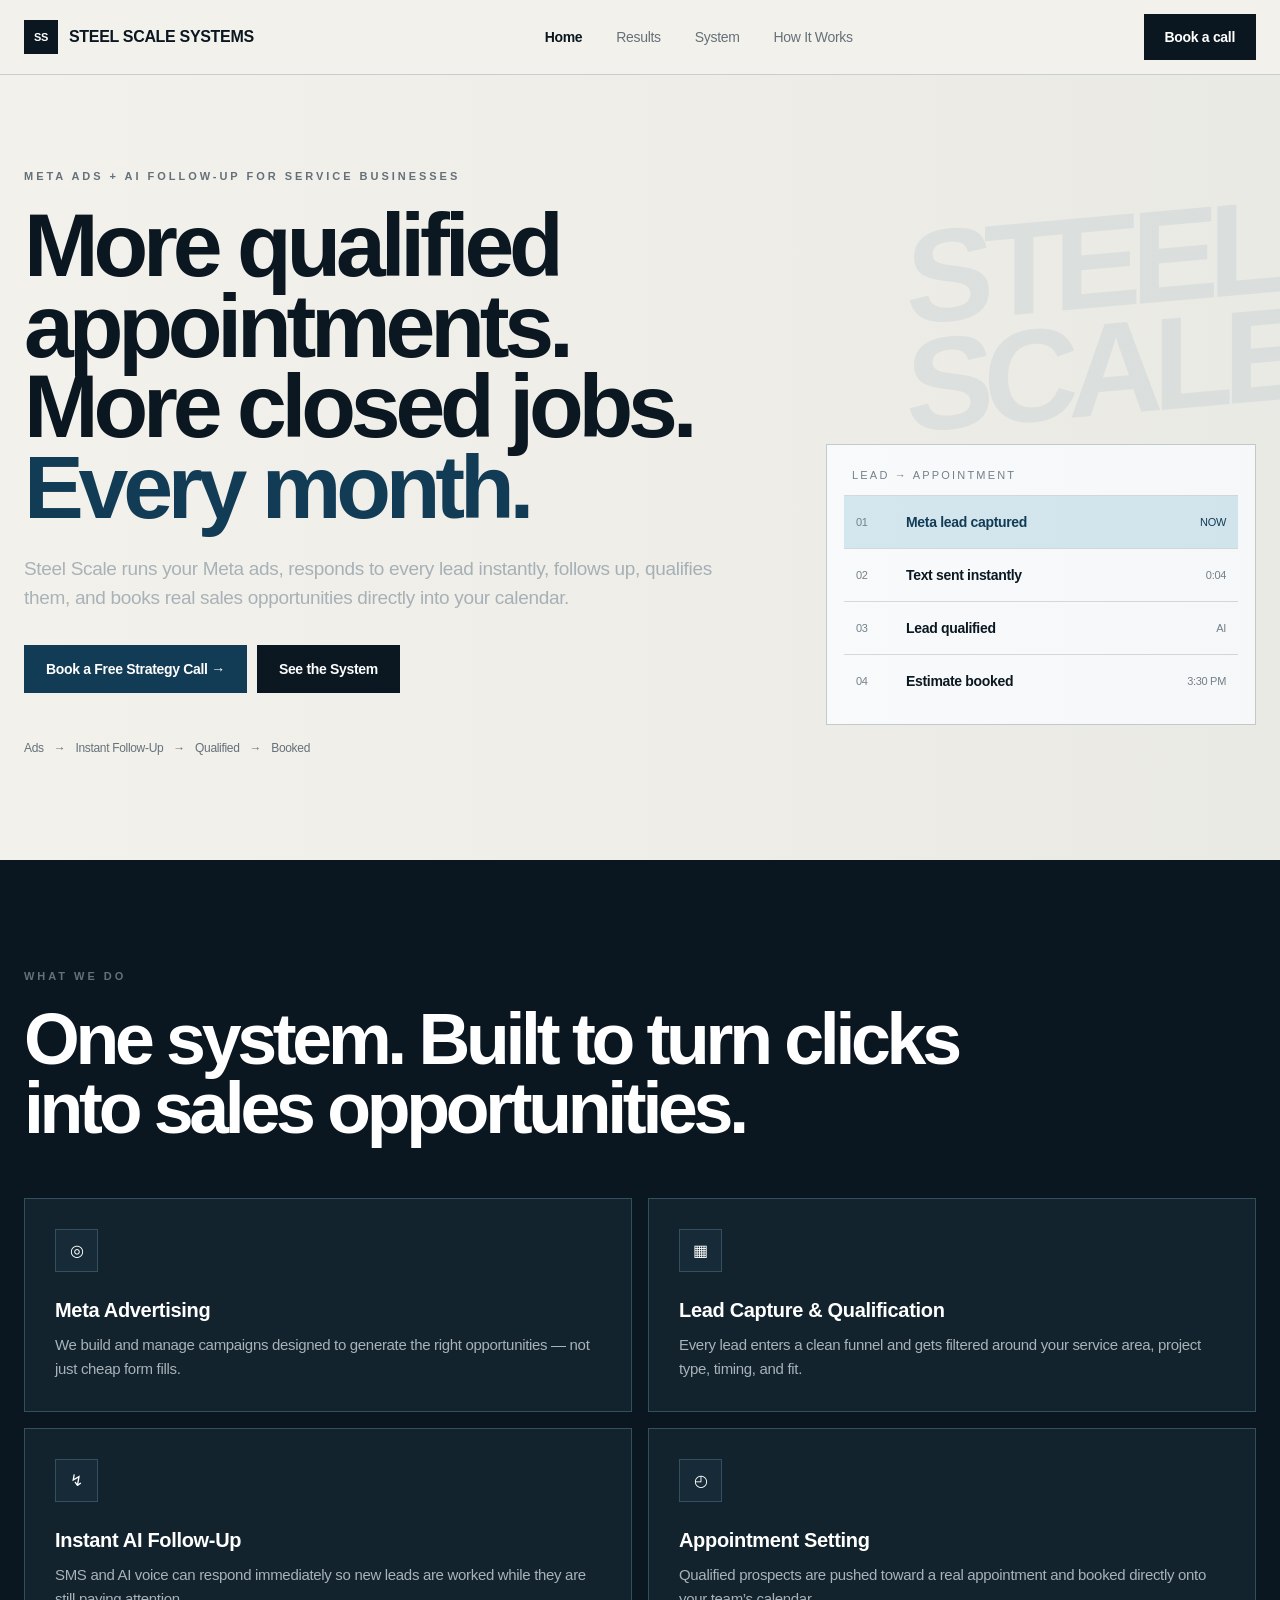
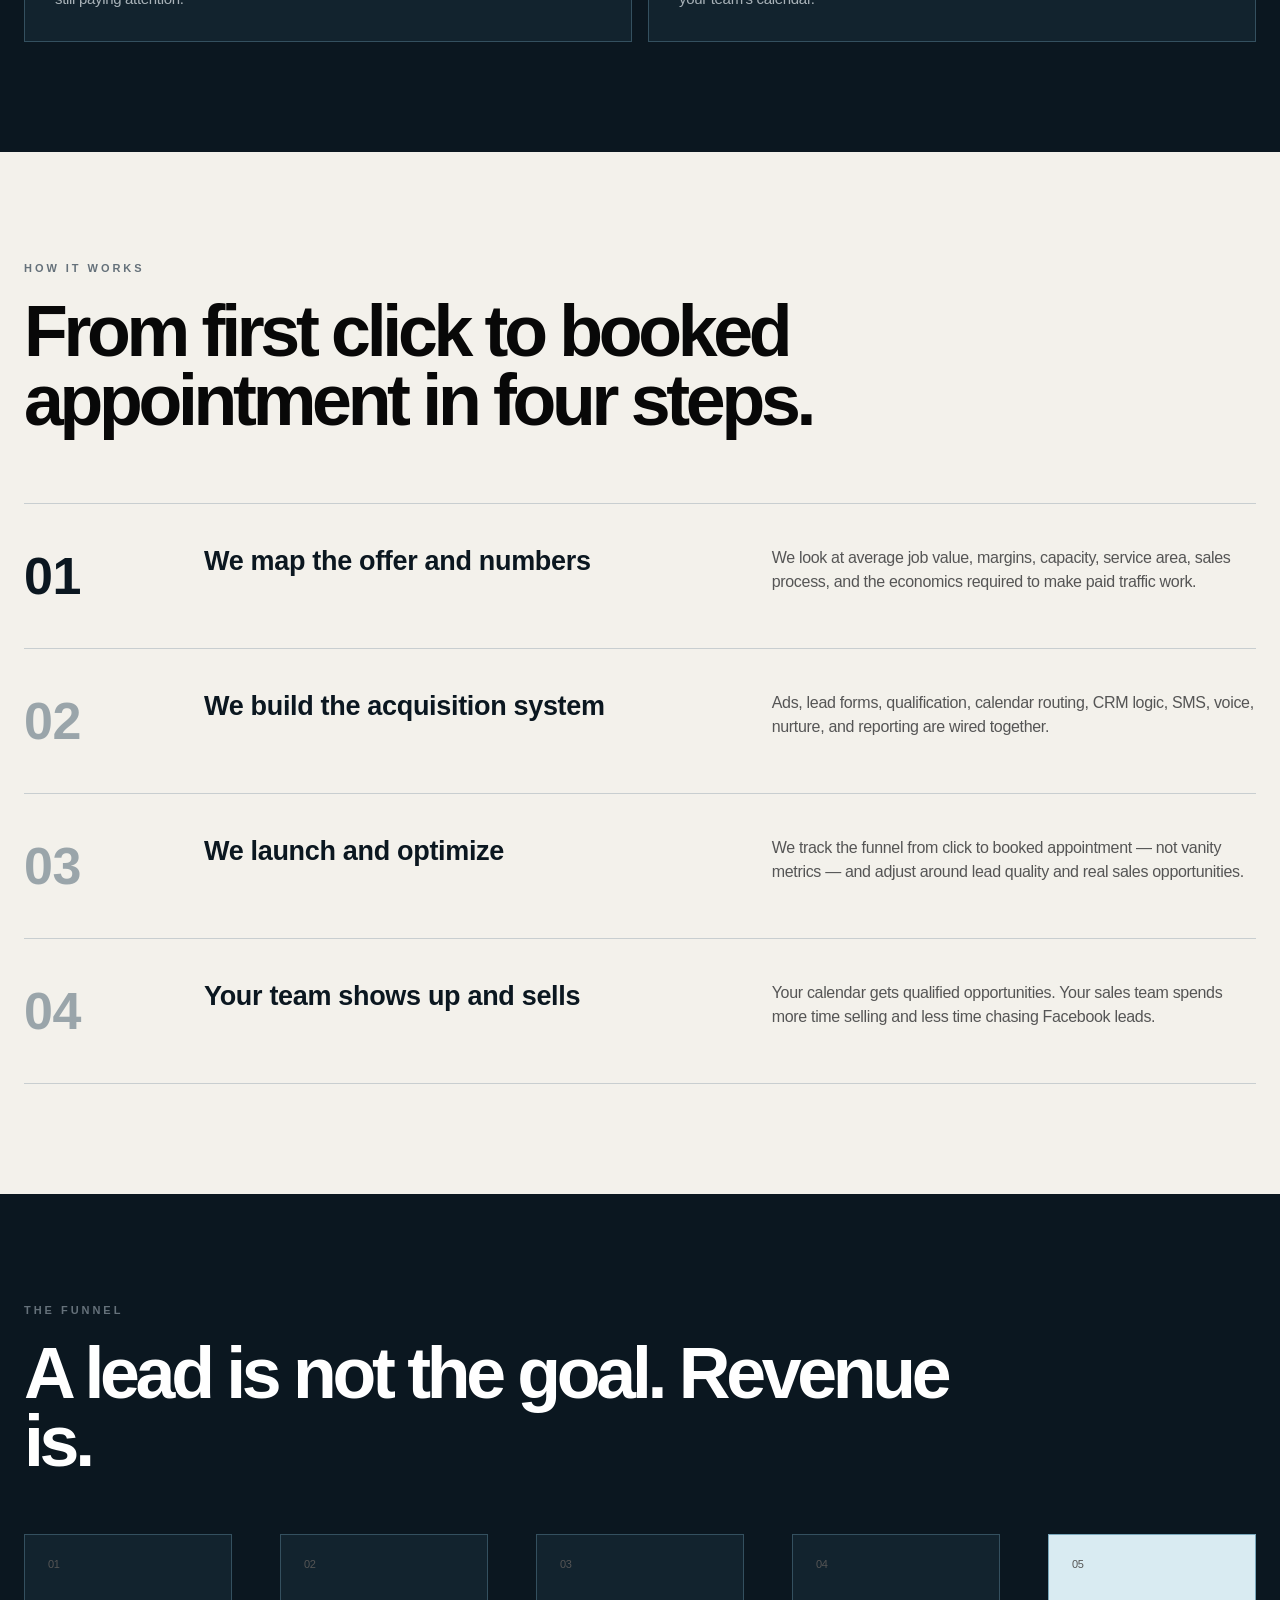
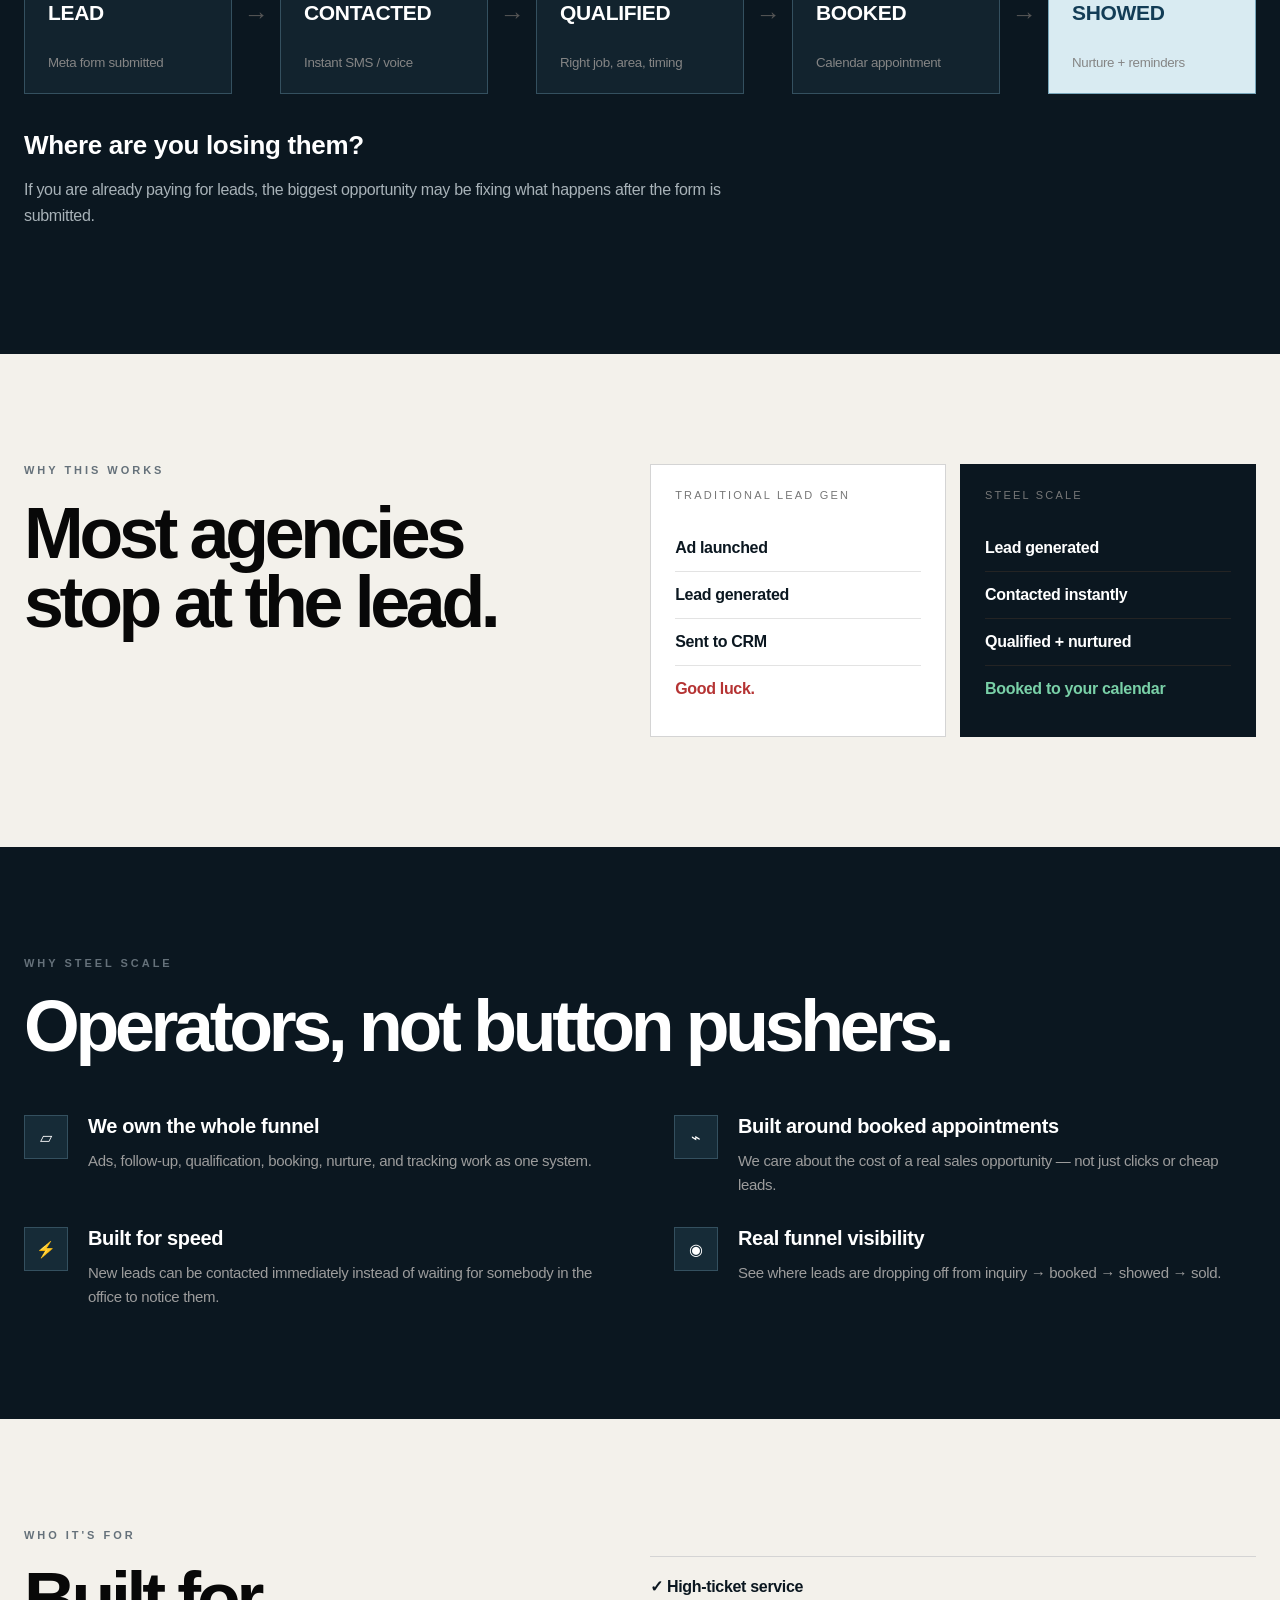
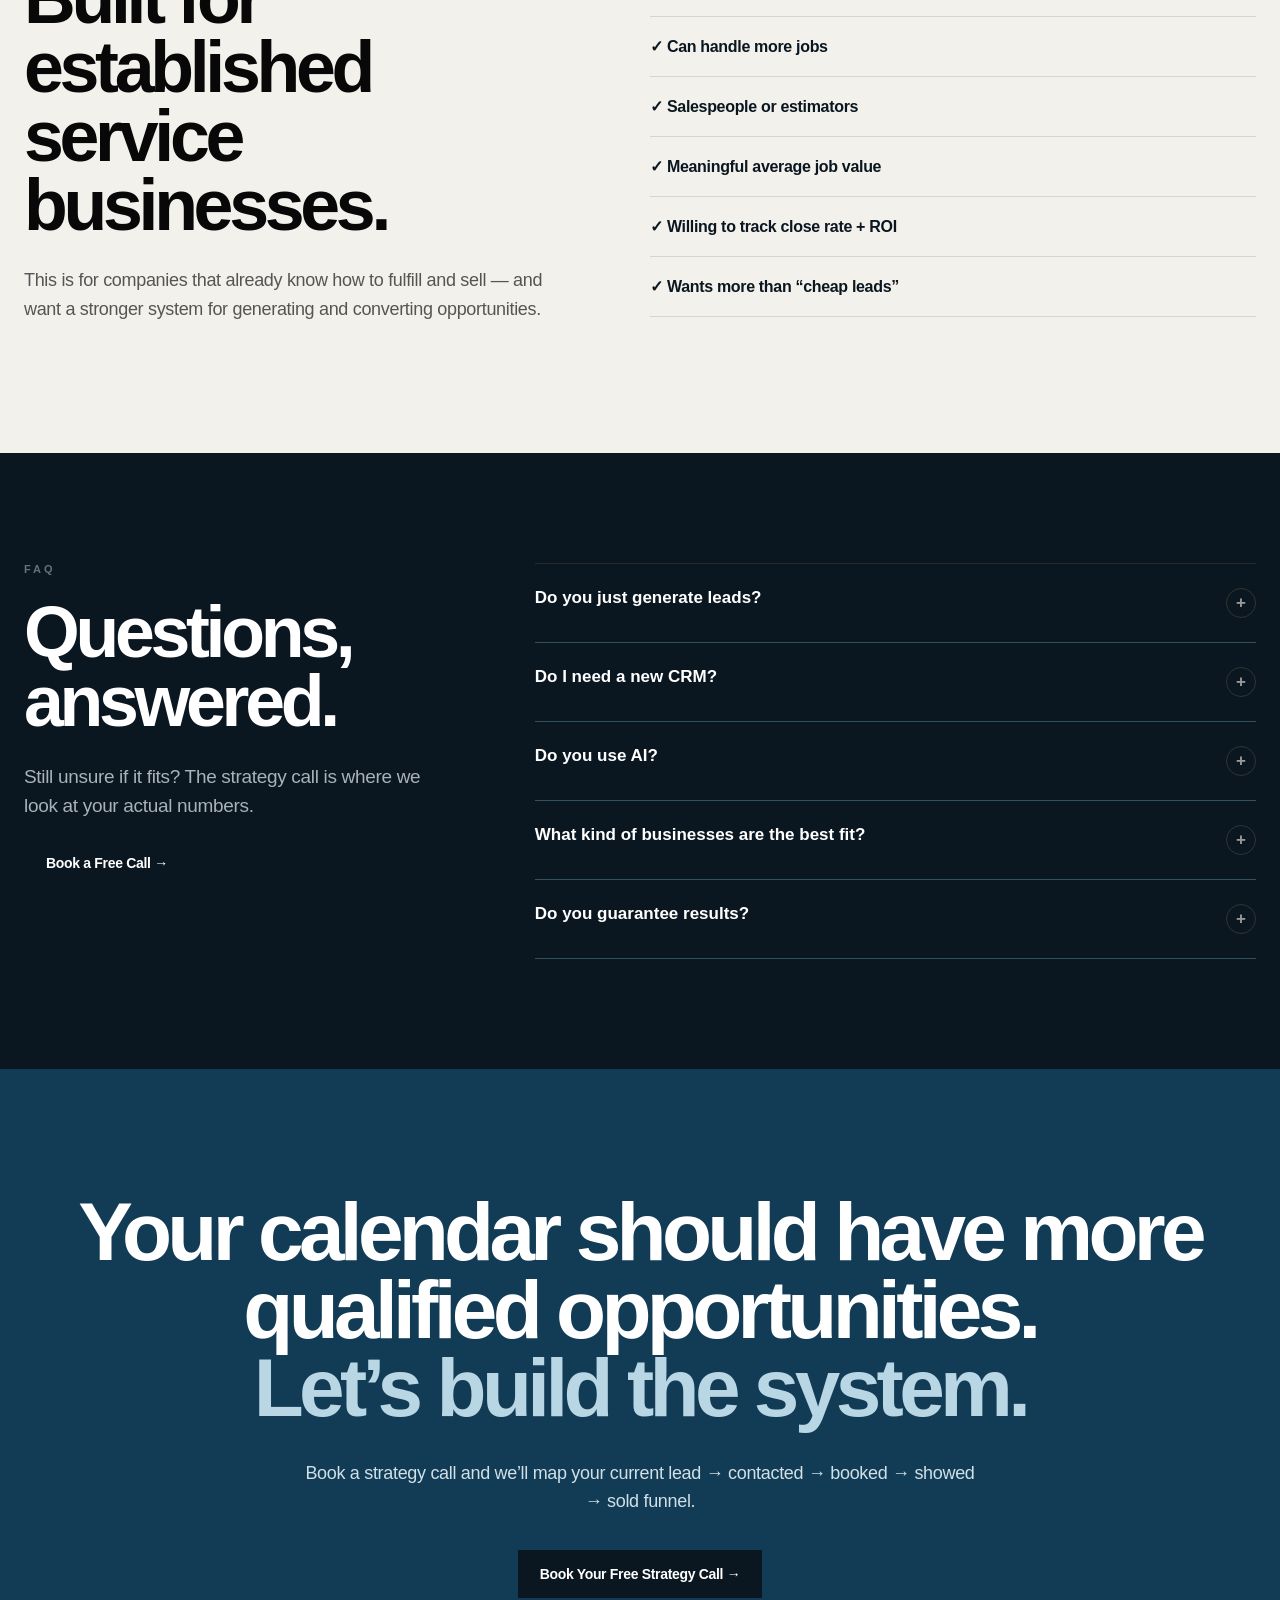
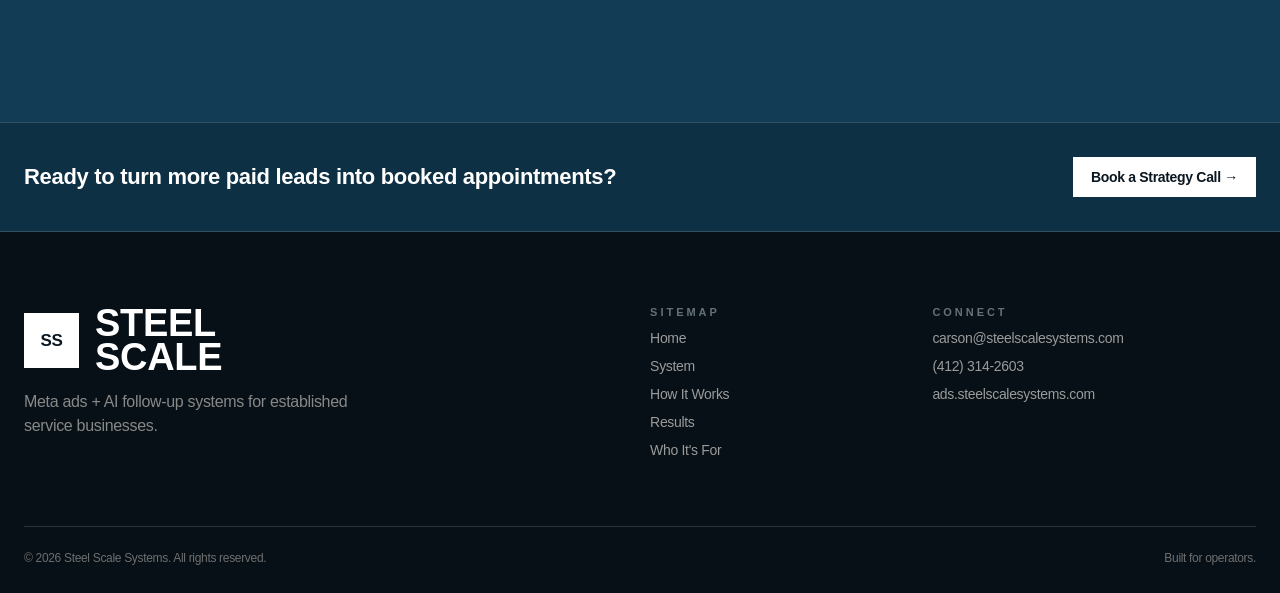
==== commit 0d0d881e: "Unify homepage and results design" ====
--- a/index.html
+++ b/index.html
@@ -7,10 +7,13 @@
 <title>Steel Scale Systems | Meta Ads + AI Follow-Up</title>
 <style>
 :root{--bg:#090909;--card:#141414;--line:#292929;--txt:#f5f5f2;--muted:#9a9a9a;--light:#f3f2ee;--ink:#090909;--y:#f5c400;--max:1120px}*{box-sizing:border-box}html{scroll-behavior:smooth}body{margin:0;font-family:Inter,ui-sans-serif,system-ui,-apple-system,BlinkMacSystemFont,"Segoe UI",sans-serif;background:var(--bg);color:var(--txt);letter-spacing:-.02em}a{text-decoration:none;color:inherit}.container{width:min(var(--max),calc(100% - 42px));margin:auto}.dark{background:var(--bg);color:var(--txt)}.light{background:var(--light);color:var(--ink)}.section{padding:108px 0}.navWrap{position:fixed;z-index:30;top:0;left:0;right:0;background:rgba(8,8,8,.88);backdrop-filter:blur(12px);border-bottom:1px solid #222}.nav{height:72px;display:flex;align-items:center;justify-content:space-between}.brand{display:flex;gap:11px;align-items:center;font-weight:900;font-size:15px}.mark{width:31px;height:31px;border-radius:4px;background:var(--y);color:#111;display:grid;place-items:center;font-size:11px;transform:rotate(-4deg)}.links{display:flex;gap:34px;color:#aaa;font-size:14px}.btn{display:inline-flex;align-items:center;justify-content:center;gap:12px;border:1px solid transparent;border-radius:7px;padding:15px 21px;font-size:14px;font-weight:800;transition:.2s}.btn:hover{transform:translateY(-1px)}.btnLight{background:#fff;color:#111}.btnY{background:var(--y);color:#111}.btnDark{background:#111;color:#fff;border-color:#333}.btnBlack{background:#090909;color:#fff}.small{padding:11px 17px}.hero{padding:168px 0 110px;min-height:820px;overflow:hidden;position:relative}.hero:after{content:"";position:absolute;inset:0;background:radial-gradient(circle at 20% 20%,rgba(255,255,255,.06),transparent 28%),radial-gradient(circle at 80% 30%,rgba(255,255,255,.03),transparent 24%);pointer-events:none}.heroGrid{display:grid;grid-template-columns:1.18fr .82fr;gap:58px;align-items:center}.eyebrow,.kicker,.footerLabel{text-transform:uppercase;letter-spacing:.27em;font-size:11px;font-weight:800;color:#9a9a9a}.hero h1,.display{margin:23px 0 26px;font-weight:900;line-height:.96;letter-spacing:-.058em}.hero h1{font-size:clamp(58px,7.6vw,98px)}.hero h1 .mutedLine{color:#8d8d8d}.heroSub{max-width:690px;color:#aaa;font-size:19px;line-height:1.55}.actions{display:flex;gap:10px;flex-wrap:wrap;margin-top:33px}.mini{display:flex;gap:10px;flex-wrap:wrap;margin-top:48px;color:#c0c0c0;font-size:12px}.heroArt{min-height:560px;position:relative}.watermark{position:absolute;right:-45px;top:25px;font-size:132px;line-height:.82;font-weight:900;letter-spacing:-.08em;color:#151515;transform:skewY(-5deg)}.pipeline{position:absolute;right:0;bottom:18px;width:100%;max-width:430px;padding:17px;background:rgba(18,18,18,.95);border:1px solid #2b2b2b;border-radius:18px;box-shadow:0 30px 100px rgba(0,0,0,.48)}.pipeTitle{padding:7px 8px 14px;color:#777;font-size:11px;letter-spacing:.2em}.pipeRow{display:grid;grid-template-columns:40px 1fr auto;gap:10px;padding:18px 12px;border-top:1px solid #242424;align-items:center}.pipeRow span,.pipeRow em{font-size:11px;color:#666;font-style:normal}.pipeRow strong{font-size:14px}.pipeRow.active{background:#171300;border-radius:8px}.pipeRow.active strong,.pipeRow.active em{color:var(--y)}.display{font-size:clamp(48px,5.6vw,78px);max-width:980px}.cards{display:grid;grid-template-columns:1fr 1fr;gap:16px;margin-top:55px}.card{background:var(--card);border:1px solid var(--line);border-radius:16px;padding:30px;min-height:210px}.icon{width:43px;height:43px;border:1px solid #303030;background:#0c0c0c;border-radius:9px;display:grid;place-items:center;margin-bottom:27px}.card h3,.why h3{font-size:20px;margin:0 0 11px}.card p,.why p{margin:0;color:#9c9c9c;line-height:1.6;font-size:15px}.darkK{color:#666}.darkText{color:#080808}.steps{margin-top:68px;border-top:1px solid #ddd}.step{display:grid;grid-template-columns:145px 1.1fr 1fr;gap:35px;padding:42px 0;border-bottom:1px solid #ddd;align-items:start}.num{font-size:52px;font-weight:900}.num.m{color:#ccc}.stepTitle{font-size:27px;font-weight:900}.stepDesc{color:#555;line-height:1.55}.funnel{display:grid;grid-template-columns:1fr 46px 1fr 46px 1fr 46px 1fr 46px 1fr;gap:7px;align-items:center;margin-top:58px}.node{min-height:160px;background:#111;border:1px solid #292929;border-radius:15px;padding:23px;display:flex;flex-direction:column;justify-content:space-between}.node span{color:#555;font-size:11px}.node strong{font-size:21px}.node small{color:#858585}.node.hot{background:#171300;border-color:#6b5800}.node.hot strong{color:var(--y)}.arrow{text-align:center;color:#555;font-size:25px}.note{margin-top:36px;max-width:700px}.note strong{font-size:26px}.note p{color:#999;line-height:1.6}.split{display:grid;grid-template-columns:.95fr 1.05fr;gap:78px}.compare{display:grid;grid-template-columns:1fr 1fr;gap:14px}.compareCard{background:#fff;border:1px solid #d4d4d4;border-radius:15px;padding:24px}.compareCard.black{background:#0c0c0c;color:#fff;border-color:#242424}.compareLabel{font-size:11px;color:#777;letter-spacing:.2em;margin-bottom:24px}.compareLine{padding:14px 0;border-bottom:1px solid #e3e3e3;font-weight:800}.black .compareLine{border-color:#242424}.compareLine:last-child{border-bottom:0}.red{color:#b53333}.green{color:var(--y)}.whyGrid{display:grid;grid-template-columns:1fr 1fr;gap:30px 68px;margin-top:54px}.why{display:grid;grid-template-columns:48px 1fr;gap:16px}.whyIcon{width:44px;height:44px;border:1px solid #2f2f2f;border-radius:9px;display:grid;place-items:center;background:#0b0b0b}.fit{align-items:center}.lead{font-size:18px;line-height:1.65;color:#555}.checks{border-top:1px solid #d4d4d4}.checks div{padding:20px 0;border-bottom:1px solid #d4d4d4;font-weight:800}.faqGrid{display:grid;grid-template-columns:.75fr 1.25fr;gap:78px}.faq{border-top:1px solid #292929}.faqBtn{width:100%;background:none;color:#fff;border:0;border-bottom:1px solid #292929;padding:24px 0;display:flex;justify-content:space-between;text-align:left;font:inherit;font-size:17px;font-weight:800;cursor:pointer}.faqBtn b{width:30px;height:30px;border:1px solid #333;border-radius:50%;display:grid;place-items:center;color:#999}.answer{display:none;padding:0 0 22px;color:#9c9c9c;line-height:1.65;border-bottom:1px solid #292929}.faqBtn.open+.answer{display:block}.cta{padding:124px 0;text-align:center}.cta h2,.cta h3{font-size:clamp(52px,6.4vw,91px);line-height:.95;margin:0;font-weight:900;letter-spacing:-.057em}.cta h3{color:#666}.cta p{max-width:690px;margin:34px auto;color:#555;font-size:18px;line-height:1.55}.noteSmall{display:block;margin-top:14px;color:#888;font-size:11px}.ready{padding:34px 0;border-top:1px solid #222;border-bottom:1px solid #222}.readyIn{display:flex;align-items:center;justify-content:space-between;gap:25px}.readyIn strong{font-size:22px}.footer{padding:74px 0 28px}.footGrid{display:grid;grid-template-columns:1.35fr .5fr .8fr;gap:80px}.footBrand{display:flex;gap:16px;align-items:center;font-size:38px;line-height:.9;font-weight:900}.footBrand .mark{width:55px;height:55px;font-size:17px}.footer p{color:#888;max-width:360px;line-height:1.5}.footCol{display:flex;flex-direction:column;gap:12px}.footCol a{color:#9b9b9b;font-size:14px}.copy{margin-top:68px;padding-top:24px;border-top:1px solid #222;display:flex;justify-content:space-between;color:#6f6f6f;font-size:12px}@media(max-width:900px){.links{display:none}.heroGrid,.split,.faqGrid,.footGrid{grid-template-columns:1fr}.hero{min-height:auto}.heroArt{min-height:430px}.cards,.whyGrid{grid-template-columns:1fr}.funnel{grid-template-columns:1fr}.step{grid-template-columns:80px 1fr}.stepDesc{grid-column:2}.compare{grid-template-columns:1fr}}@media(max-width:620px){.container{width:calc(100% - 28px)}.section{padding:76px 0}.nav{height:64px}.nav .btn{display:none}.hero{padding:112px 0 74px}.hero h1{font-size:52px}.heroSub{font-size:17px}.heroArt{min-height:345px}.watermark{font-size:80px;right:-10px}.pipeline{max-width:100%}.display{font-size:45px}.step{grid-template-columns:56px 1fr;gap:16px}.num{font-size:37px}.stepTitle{font-size:22px}.cta h2,.cta h3{font-size:47px}.readyIn,.copy{flex-direction:column;align-items:flex-start}.footBrand{font-size:31px}}
+/* Shared Steel Scale performance-ledger UI */
+:root{--bg:#f3f1eb;--card:#fff;--line:#c8ced0;--txt:#0b1720;--muted:#65717a;--light:#f3f1eb;--ink:#0b1720;--y:#123c56;--max:1280px}body{background:var(--light);color:var(--ink)}.container{width:min(var(--max),calc(100% - 48px))}.navWrap{position:sticky;background:rgba(243,241,235,.94);border-color:var(--line);backdrop-filter:blur(14px)}.nav{height:74px}.brand{font-size:16px}.mark{border-radius:0;background:var(--ink);color:#fff;transform:none}.links{color:var(--muted)}.links .active{color:var(--ink);font-weight:800}.btn{border-radius:0}.btnBlack,.btnDark{background:var(--ink);color:#fff;border-color:var(--ink)}.btnLight{background:#fff;color:var(--ink)}.btnY{background:#123c56;color:#fff}.hero{padding:95px 0 105px;min-height:auto;background:var(--light)!important;color:var(--ink)!important}.hero:after{background:linear-gradient(90deg,transparent,rgba(18,60,86,.06));opacity:.7}.hero h1{font-size:clamp(60px,7vw,105px);line-height:.9}.hero h1 .mutedLine{color:#123c56}.eyebrow,.kicker,.footerLabel{color:var(--muted)}.heroSub{color:#53616a}.mini{color:var(--muted)}.watermark{color:#e2e5e3}.pipeline{background:#fff;border-color:var(--line);box-shadow:none;border-radius:0}.pipeRow{border-color:#d9ddde}.pipeRow span,.pipeRow em,.pipeTitle{color:#77838b}.pipeRow.active{background:#d9ebf2;border-radius:0}.pipeRow.active strong,.pipeRow.active em{color:#123c56}.dark{background:#0b1720;color:#fff}.section{padding:110px 0}.dark .card{background:#12232e;border-color:#34505f;border-radius:0}.card{border-radius:0}.dark .card p,.dark .heroSub,.dark .note p{color:#a8b2b8}.icon,.whyIcon{border-radius:0;background:#162b37;border-color:#34505f}.light{background:#f3f1eb}.display{letter-spacing:-.06em}.steps,.step{border-color:#c8ced0}.num.m{color:#9aa5aa}.funnel{grid-template-columns:1fr 34px 1fr 34px 1fr 34px 1fr 34px 1fr}.node{border-radius:0;background:#12232e;border-color:#34505f}.node.hot{background:#d9ebf2;border-color:#79a7bb;color:#0b1720}.node.hot strong{color:#123c56}.compareCard{border-radius:0}.compareCard.black{background:#0b1720;border-color:#0b1720}.green{color:#79d0a7}.faqBtn,.answer{border-color:#34505f}.answer{color:#a8b2b8}.cta{background:#123c56!important;color:#fff!important}.cta h3{color:#b8d6e3}.cta p{color:#d0e0e7}.ready{background:#0e3045;border-color:#34505f}.footer{background:#071016}.footBrand .mark{background:#fff;color:#0b1720}.copy{border-color:#29343a}@media(max-width:620px){.container{width:calc(100% - 28px)}.hero{padding-top:70px}.heroGrid{grid-template-columns:1fr}.heroArt{min-height:360px}}
+body{font-family:Arial,Helvetica,sans-serif}.mark{width:34px;height:34px}.nav .btn{min-height:46px;padding:0 20px}
 </style>
 </head>
 <body>
-<header class="navWrap"><nav class="nav container"><a class="brand" href="#top"><span class="mark">SS</span><span>STEEL SCALE</span></a><div class="links"><a href="#system">System</a><a href="#process">How It Works</a><a href="results.html">Results</a><a href="#fit">Who It's For</a></div><a class="btn btnLight small" href="#book">Book a Strategy Call</a></nav></header>
+<header class="navWrap"><nav class="nav container"><a class="brand" href="index.html"><span class="mark">SS</span><span>STEEL SCALE SYSTEMS</span></a><div class="links"><a class="active" href="index.html">Home</a><a href="results.html">Results</a><a href="#system">System</a><a href="#process">How It Works</a></div><a class="btn btnBlack small" href="#book">Book a call</a></nav></header>
 <main id="top">
 <section class="hero dark"><div class="container heroGrid"><div><div class="eyebrow">META ADS + AI FOLLOW-UP FOR SERVICE BUSINESSES</div><h1>More qualified appointments.<br>More closed jobs.<br><span class="mutedLine">Every month.</span></h1><p class="heroSub">Steel Scale runs your Meta ads, responds to every lead instantly, follows up, qualifies them, and books real sales opportunities directly into your calendar.</p><div class="actions"><a class="btn btnY" href="#book">Book a Free Strategy Call →</a><a class="btn btnDark" href="#system">See the System</a></div><div class="mini"><span>Ads</span><span>→</span><span>Instant Follow-Up</span><span>→</span><span>Qualified</span><span>→</span><span>Booked</span></div></div><div class="heroArt"><div class="watermark">STEEL<br>SCALE</div><div class="pipeline"><div class="pipeTitle">LEAD → APPOINTMENT</div><div class="pipeRow active"><span>01</span><strong>Meta lead captured</strong><em>NOW</em></div><div class="pipeRow"><span>02</span><strong>Text sent instantly</strong><em>0:04</em></div><div class="pipeRow"><span>03</span><strong>Lead qualified</strong><em>AI</em></div><div class="pipeRow"><span>04</span><strong>Estimate booked</strong><em>3:30 PM</em></div></div></div></div></section>
 <section id="system" class="dark section"><div class="container"><div class="kicker">WHAT WE DO</div><h2 class="display">One system. Built to turn clicks into sales opportunities.</h2><div class="cards"><article class="card"><div class="icon">◎</div><h3>Meta Advertising</h3><p>We build and manage campaigns designed to generate the right opportunities — not just cheap form fills.</p></article><article class="card"><div class="icon">▦</div><h3>Lead Capture & Qualification</h3><p>Every lead enters a clean funnel and gets filtered around your service area, project type, timing, and fit.</p></article><article class="card"><div class="icon">↯</div><h3>Instant AI Follow-Up</h3><p>SMS and AI voice can respond immediately so new leads are worked while they are still paying attention.</p></article><article class="card"><div class="icon">◴</div><h3>Appointment Setting</h3><p>Qualified prospects are pushed toward a real appointment and booked directly onto your team’s calendar.</p></article></div></div></section>
@@ -20,7 +23,7 @@
 <section class="dark section"><div class="container"><div class="kicker">WHY STEEL SCALE</div><h2 class="display">Operators, not button pushers.</h2><div class="whyGrid"><div class="why"><div class="whyIcon">▱</div><div><h3>We own the whole funnel</h3><p>Ads, follow-up, qualification, booking, nurture, and tracking work as one system.</p></div></div><div class="why"><div class="whyIcon">⌁</div><div><h3>Built around booked appointments</h3><p>We care about the cost of a real sales opportunity — not just clicks or cheap leads.</p></div></div><div class="why"><div class="whyIcon">⚡</div><div><h3>Built for speed</h3><p>New leads can be contacted immediately instead of waiting for somebody in the office to notice them.</p></div></div><div class="why"><div class="whyIcon">◉</div><div><h3>Real funnel visibility</h3><p>See where leads are dropping off from inquiry → booked → showed → sold.</p></div></div></div></div></section>
 <section id="fit" class="light section"><div class="container split fit"><div><div class="kicker darkK">WHO IT'S FOR</div><h2 class="display darkText">Built for established service businesses.</h2><p class="lead">This is for companies that already know how to fulfill and sell — and want a stronger system for generating and converting opportunities.</p></div><div class="checks"><div>✓ High-ticket service</div><div>✓ Can handle more jobs</div><div>✓ Salespeople or estimators</div><div>✓ Meaningful average job value</div><div>✓ Willing to track close rate + ROI</div><div>✓ Wants more than “cheap leads”</div></div></div></section>
 <section class="dark section"><div class="container faqGrid"><div><div class="kicker">FAQ</div><h2 class="display">Questions, answered.</h2><p class="heroSub">Still unsure if it fits? The strategy call is where we look at your actual numbers.</p><a class="btn btnDark" href="#book">Book a Free Call →</a></div><div class="faq"><button class="faqBtn"><span>Do you just generate leads?</span><b>+</b></button><div class="answer">No. Lead generation is only step one. The system is built to contact, qualify, nurture, and book opportunities into your calendar.</div><button class="faqBtn"><span>Do I need a new CRM?</span><b>+</b></button><div class="answer">Not necessarily. We can often work with your existing stack, or provide a clean system when your current setup is part of the problem.</div><button class="faqBtn"><span>Do you use AI?</span><b>+</b></button><div class="answer">Yes — where it improves speed, personalization, qualification, follow-up, and consistency. AI is the tool, not the pitch.</div><button class="faqBtn"><span>What kind of businesses are the best fit?</span><b>+</b></button><div class="answer">Established service businesses with meaningful job values, enough capacity to take on more work, and a real sales process.</div><button class="faqBtn"><span>Do you guarantee results?</span><b>+</b></button><div class="answer">No fake guarantees. Results depend on your market, offer, budget, sales process, fulfillment, and economics. We evaluate those before launch.</div></div></div></section>
-<section id="book" class="light cta"><div class="container"><h2>Your calendar should have more qualified opportunities.</h2><h3>Let’s build the system.</h3><p>Book a strategy call and we’ll map your current lead → contacted → booked → showed → sold funnel.</p><a class="btn btnBlack" href="https://calendly.com/" target="_blank" rel="noopener">Book Your Free Strategy Call →</a><small class="noteSmall">Replace the Calendly URL in this file with your actual booking link.</small></div></section>
+<section id="book" class="light cta"><div class="container"><h2>Your calendar should have more qualified opportunities.</h2><h3>Let’s build the system.</h3><p>Book a strategy call and we’ll map your current lead → contacted → booked → showed → sold funnel.</p><a class="btn btnBlack" href="mailto:carson@steelscalesystems.com">Book Your Free Strategy Call →</a></div></section>
 <section class="dark ready"><div class="container readyIn"><strong>Ready to turn more paid leads into booked appointments?</strong><a class="btn btnLight small" href="#book">Book a Strategy Call →</a></div></section>
 </main>
 <footer class="dark footer"><div class="container footGrid"><div><div class="footBrand"><span class="mark">SS</span><span>STEEL<br>SCALE</span></div><p>Meta ads + AI follow-up systems for established service businesses.</p></div><div class="footCol"><div class="footerLabel">SITEMAP</div><a href="#top">Home</a><a href="#system">System</a><a href="#process">How It Works</a><a href="results.html">Results</a><a href="#fit">Who It's For</a></div><div class="footCol"><div class="footerLabel">CONNECT</div><a href="mailto:carson@steelscalesystems.com">carson@steelscalesystems.com</a><a href="tel:+14123142603">(412) 314-2603</a><a href="https://ads.steelscalesystems.com/" target="_blank">ads.steelscalesystems.com</a></div></div><div class="container copy"><span>© 2026 Steel Scale Systems. All rights reserved.</span><span>Built for operators.</span></div></footer>
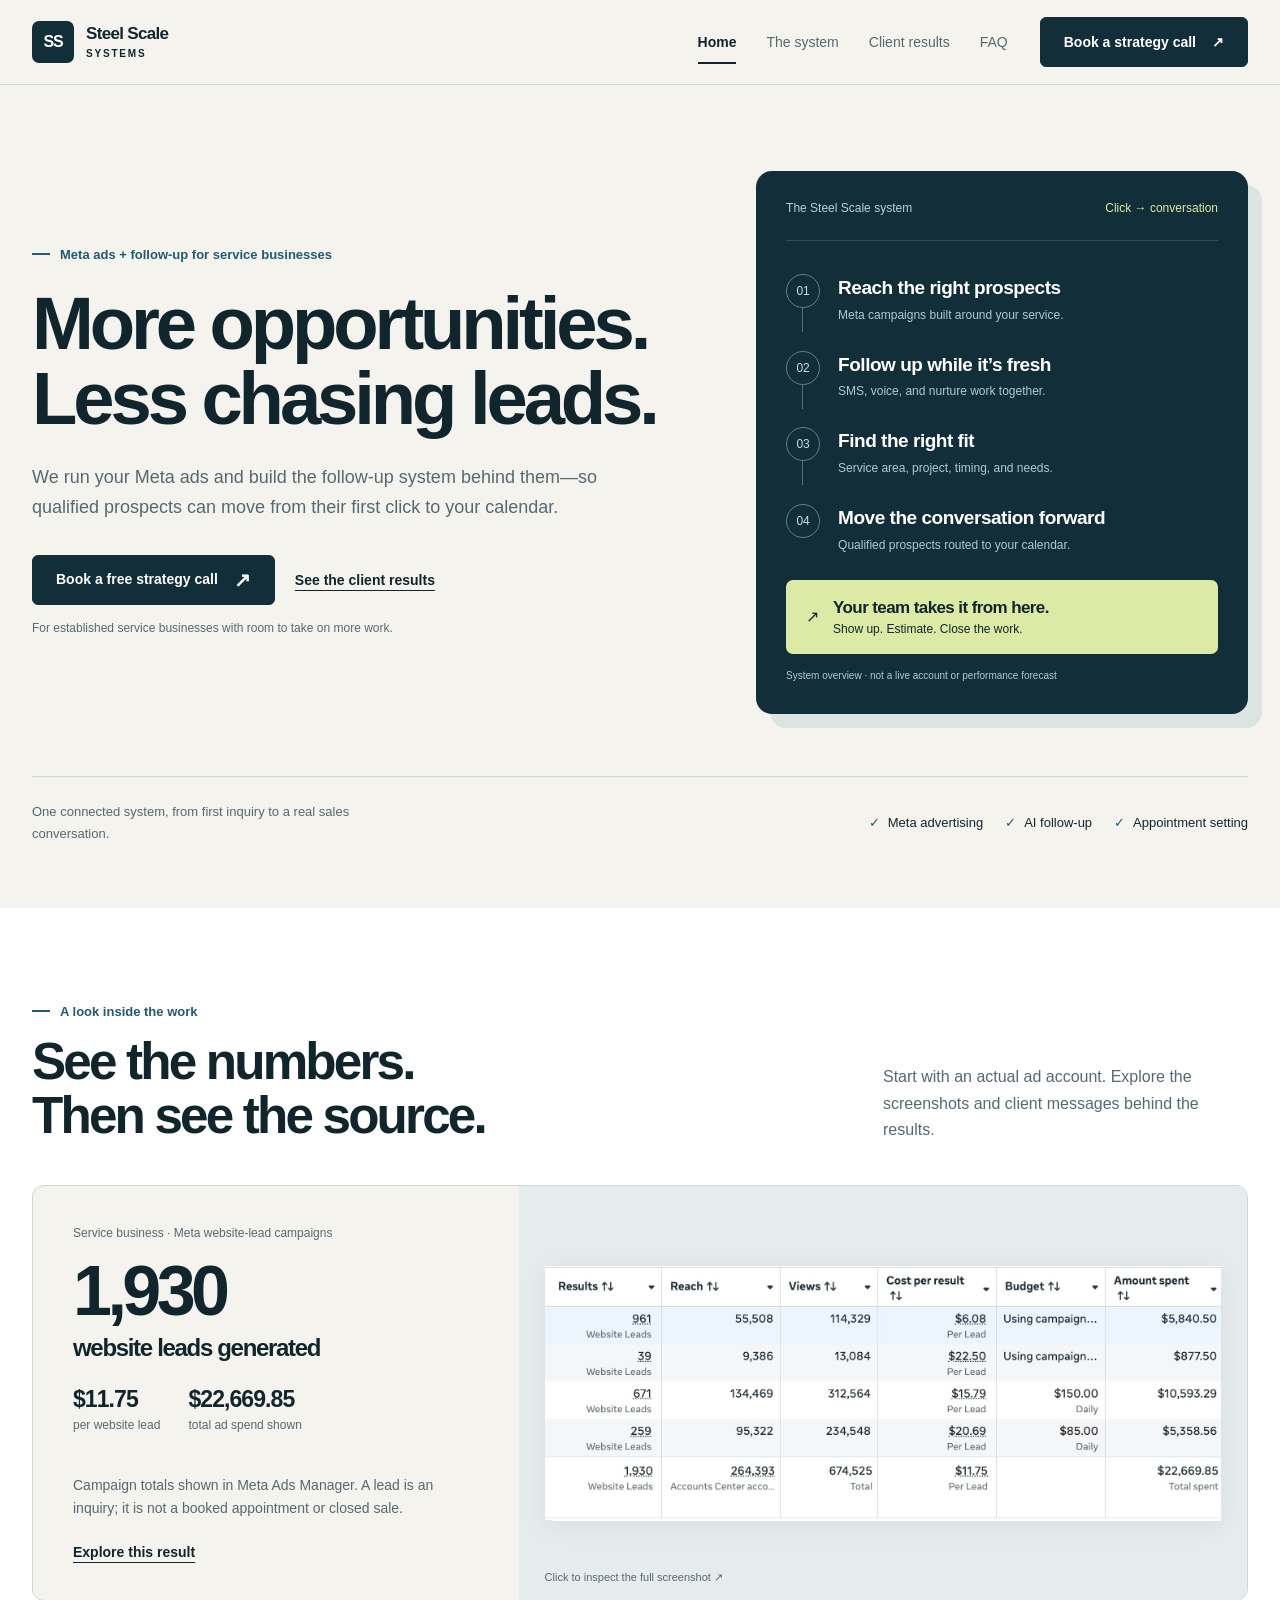
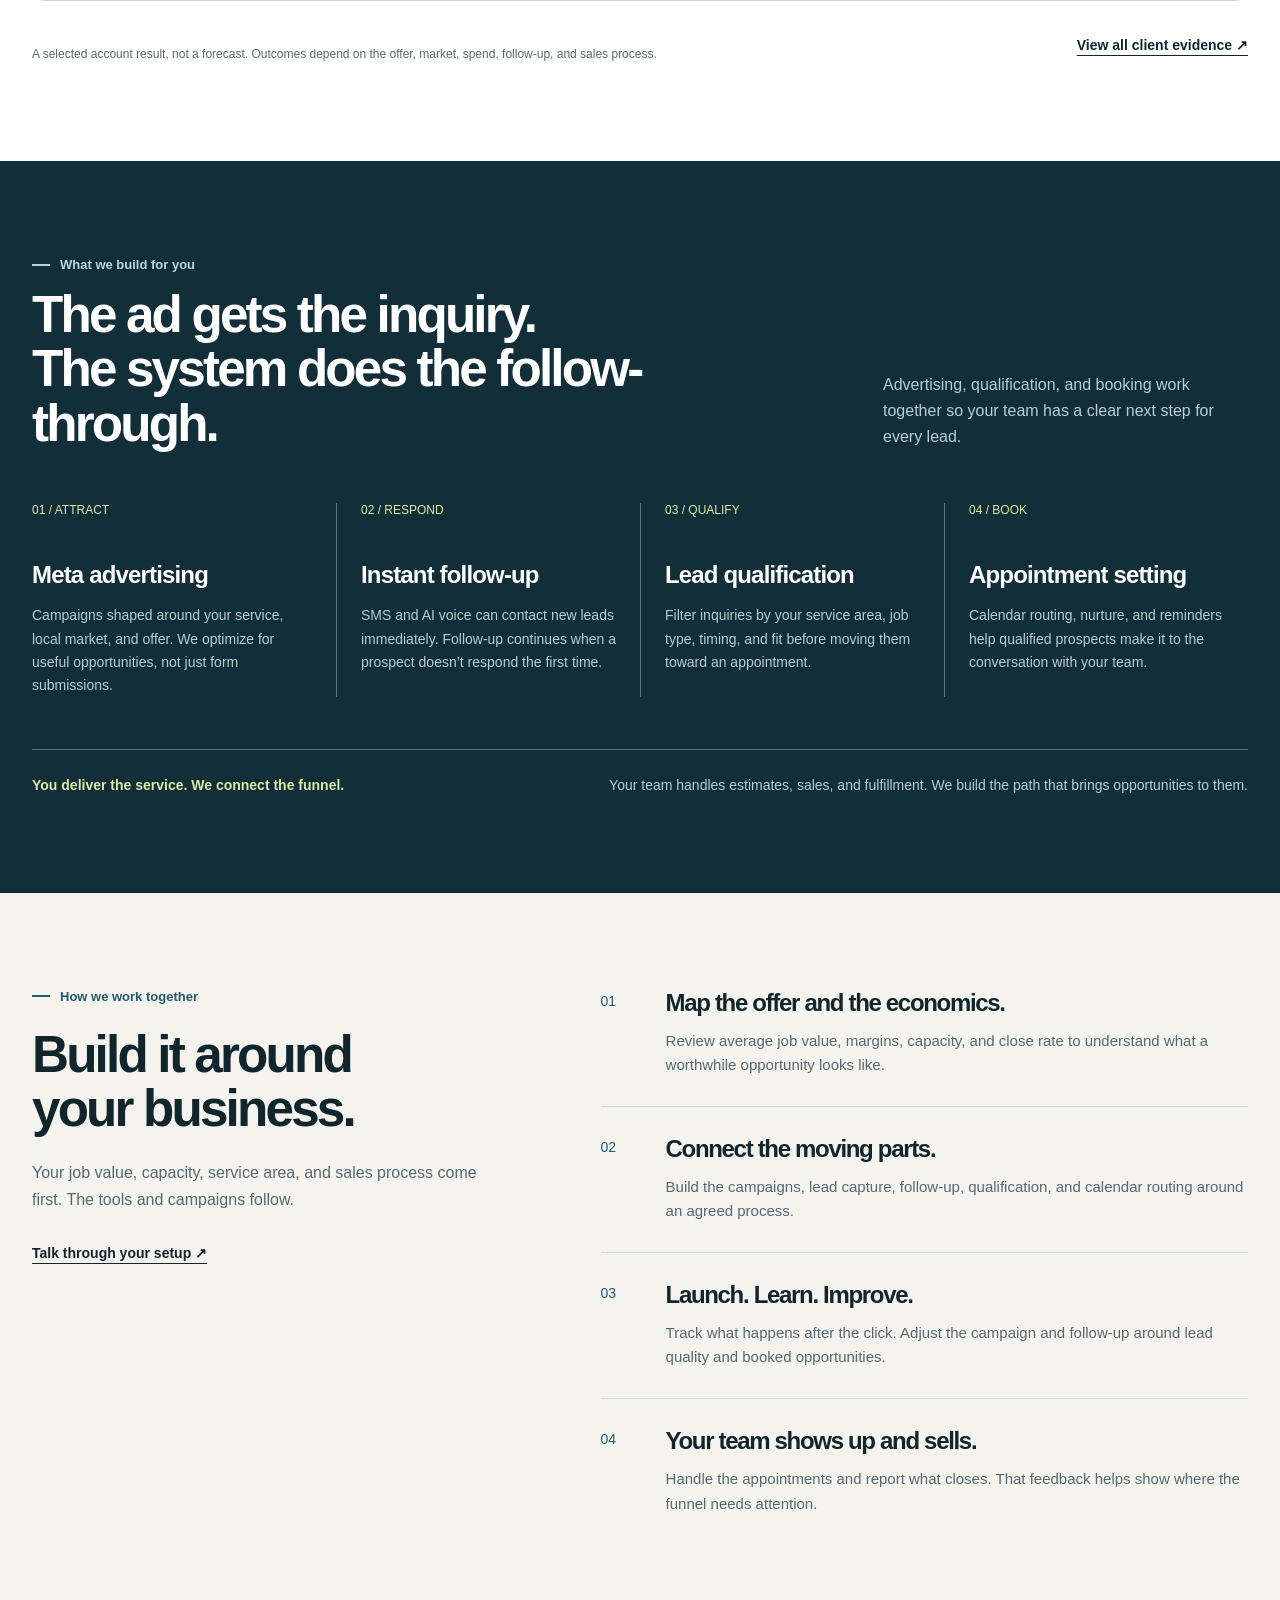
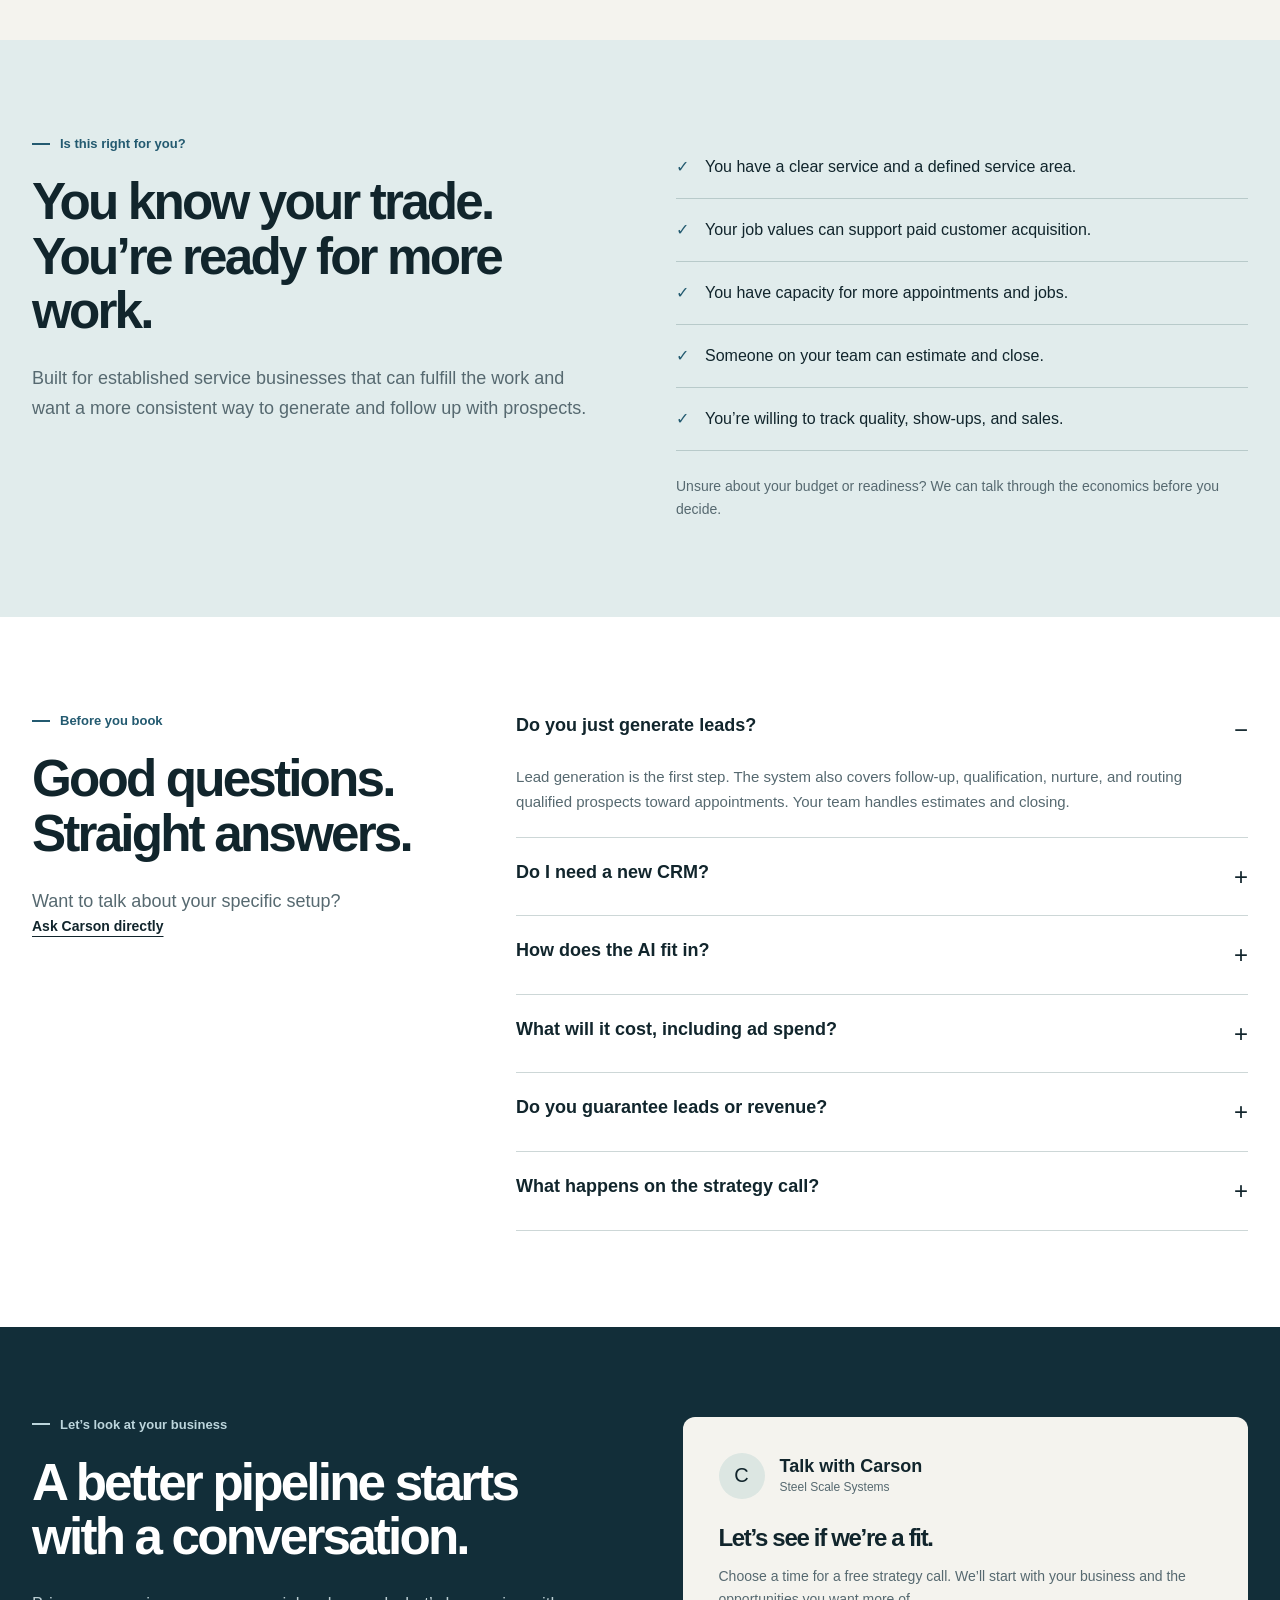
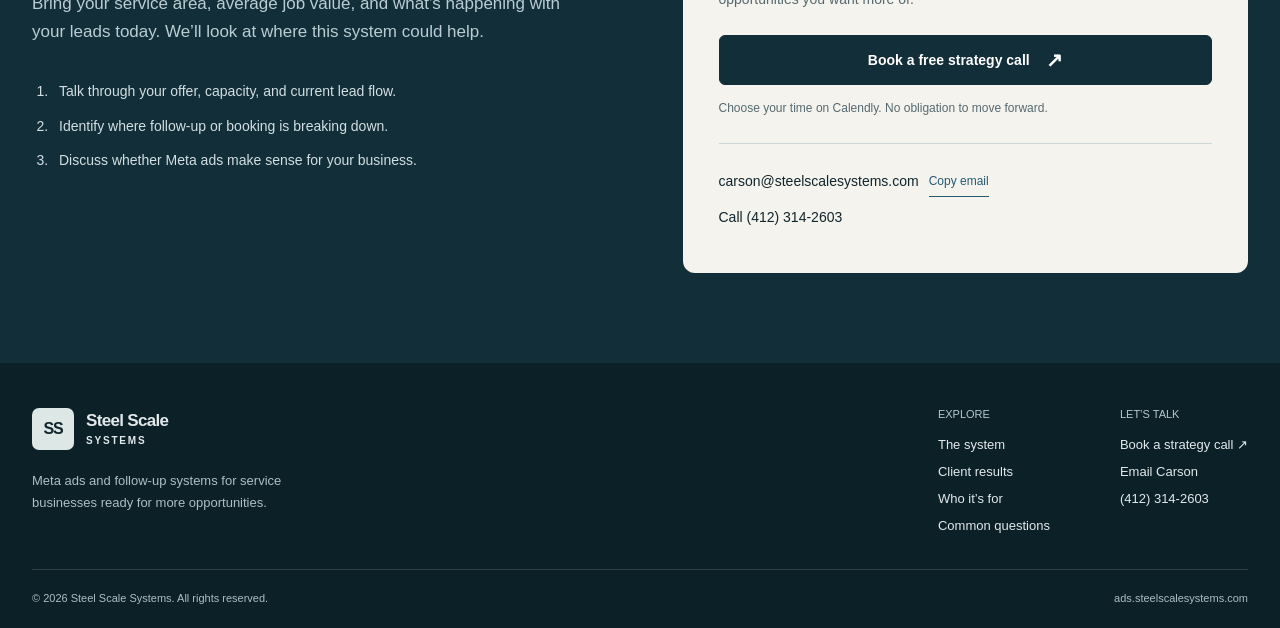
==== commit c0b38f73: "Overhaul site for trust and conversions" ====
--- a/index.html
+++ b/index.html
@@ -1,32 +1,162 @@
 <!doctype html>
 <html lang="en">
 <head>
-<meta charset="utf-8" />
-<meta name="viewport" content="width=device-width,initial-scale=1" />
-<meta name="description" content="Steel Scale Systems — Meta ads + AI follow-up for established service businesses." />
-<title>Steel Scale Systems | Meta Ads + AI Follow-Up</title>
-<style>
-:root{--bg:#090909;--card:#141414;--line:#292929;--txt:#f5f5f2;--muted:#9a9a9a;--light:#f3f2ee;--ink:#090909;--y:#f5c400;--max:1120px}*{box-sizing:border-box}html{scroll-behavior:smooth}body{margin:0;font-family:Inter,ui-sans-serif,system-ui,-apple-system,BlinkMacSystemFont,"Segoe UI",sans-serif;background:var(--bg);color:var(--txt);letter-spacing:-.02em}a{text-decoration:none;color:inherit}.container{width:min(var(--max),calc(100% - 42px));margin:auto}.dark{background:var(--bg);color:var(--txt)}.light{background:var(--light);color:var(--ink)}.section{padding:108px 0}.navWrap{position:fixed;z-index:30;top:0;left:0;right:0;background:rgba(8,8,8,.88);backdrop-filter:blur(12px);border-bottom:1px solid #222}.nav{height:72px;display:flex;align-items:center;justify-content:space-between}.brand{display:flex;gap:11px;align-items:center;font-weight:900;font-size:15px}.mark{width:31px;height:31px;border-radius:4px;background:var(--y);color:#111;display:grid;place-items:center;font-size:11px;transform:rotate(-4deg)}.links{display:flex;gap:34px;color:#aaa;font-size:14px}.btn{display:inline-flex;align-items:center;justify-content:center;gap:12px;border:1px solid transparent;border-radius:7px;padding:15px 21px;font-size:14px;font-weight:800;transition:.2s}.btn:hover{transform:translateY(-1px)}.btnLight{background:#fff;color:#111}.btnY{background:var(--y);color:#111}.btnDark{background:#111;color:#fff;border-color:#333}.btnBlack{background:#090909;color:#fff}.small{padding:11px 17px}.hero{padding:168px 0 110px;min-height:820px;overflow:hidden;position:relative}.hero:after{content:"";position:absolute;inset:0;background:radial-gradient(circle at 20% 20%,rgba(255,255,255,.06),transparent 28%),radial-gradient(circle at 80% 30%,rgba(255,255,255,.03),transparent 24%);pointer-events:none}.heroGrid{display:grid;grid-template-columns:1.18fr .82fr;gap:58px;align-items:center}.eyebrow,.kicker,.footerLabel{text-transform:uppercase;letter-spacing:.27em;font-size:11px;font-weight:800;color:#9a9a9a}.hero h1,.display{margin:23px 0 26px;font-weight:900;line-height:.96;letter-spacing:-.058em}.hero h1{font-size:clamp(58px,7.6vw,98px)}.hero h1 .mutedLine{color:#8d8d8d}.heroSub{max-width:690px;color:#aaa;font-size:19px;line-height:1.55}.actions{display:flex;gap:10px;flex-wrap:wrap;margin-top:33px}.mini{display:flex;gap:10px;flex-wrap:wrap;margin-top:48px;color:#c0c0c0;font-size:12px}.heroArt{min-height:560px;position:relative}.watermark{position:absolute;right:-45px;top:25px;font-size:132px;line-height:.82;font-weight:900;letter-spacing:-.08em;color:#151515;transform:skewY(-5deg)}.pipeline{position:absolute;right:0;bottom:18px;width:100%;max-width:430px;padding:17px;background:rgba(18,18,18,.95);border:1px solid #2b2b2b;border-radius:18px;box-shadow:0 30px 100px rgba(0,0,0,.48)}.pipeTitle{padding:7px 8px 14px;color:#777;font-size:11px;letter-spacing:.2em}.pipeRow{display:grid;grid-template-columns:40px 1fr auto;gap:10px;padding:18px 12px;border-top:1px solid #242424;align-items:center}.pipeRow span,.pipeRow em{font-size:11px;color:#666;font-style:normal}.pipeRow strong{font-size:14px}.pipeRow.active{background:#171300;border-radius:8px}.pipeRow.active strong,.pipeRow.active em{color:var(--y)}.display{font-size:clamp(48px,5.6vw,78px);max-width:980px}.cards{display:grid;grid-template-columns:1fr 1fr;gap:16px;margin-top:55px}.card{background:var(--card);border:1px solid var(--line);border-radius:16px;padding:30px;min-height:210px}.icon{width:43px;height:43px;border:1px solid #303030;background:#0c0c0c;border-radius:9px;display:grid;place-items:center;margin-bottom:27px}.card h3,.why h3{font-size:20px;margin:0 0 11px}.card p,.why p{margin:0;color:#9c9c9c;line-height:1.6;font-size:15px}.darkK{color:#666}.darkText{color:#080808}.steps{margin-top:68px;border-top:1px solid #ddd}.step{display:grid;grid-template-columns:145px 1.1fr 1fr;gap:35px;padding:42px 0;border-bottom:1px solid #ddd;align-items:start}.num{font-size:52px;font-weight:900}.num.m{color:#ccc}.stepTitle{font-size:27px;font-weight:900}.stepDesc{color:#555;line-height:1.55}.funnel{display:grid;grid-template-columns:1fr 46px 1fr 46px 1fr 46px 1fr 46px 1fr;gap:7px;align-items:center;margin-top:58px}.node{min-height:160px;background:#111;border:1px solid #292929;border-radius:15px;padding:23px;display:flex;flex-direction:column;justify-content:space-between}.node span{color:#555;font-size:11px}.node strong{font-size:21px}.node small{color:#858585}.node.hot{background:#171300;border-color:#6b5800}.node.hot strong{color:var(--y)}.arrow{text-align:center;color:#555;font-size:25px}.note{margin-top:36px;max-width:700px}.note strong{font-size:26px}.note p{color:#999;line-height:1.6}.split{display:grid;grid-template-columns:.95fr 1.05fr;gap:78px}.compare{display:grid;grid-template-columns:1fr 1fr;gap:14px}.compareCard{background:#fff;border:1px solid #d4d4d4;border-radius:15px;padding:24px}.compareCard.black{background:#0c0c0c;color:#fff;border-color:#242424}.compareLabel{font-size:11px;color:#777;letter-spacing:.2em;margin-bottom:24px}.compareLine{padding:14px 0;border-bottom:1px solid #e3e3e3;font-weight:800}.black .compareLine{border-color:#242424}.compareLine:last-child{border-bottom:0}.red{color:#b53333}.green{color:var(--y)}.whyGrid{display:grid;grid-template-columns:1fr 1fr;gap:30px 68px;margin-top:54px}.why{display:grid;grid-template-columns:48px 1fr;gap:16px}.whyIcon{width:44px;height:44px;border:1px solid #2f2f2f;border-radius:9px;display:grid;place-items:center;background:#0b0b0b}.fit{align-items:center}.lead{font-size:18px;line-height:1.65;color:#555}.checks{border-top:1px solid #d4d4d4}.checks div{padding:20px 0;border-bottom:1px solid #d4d4d4;font-weight:800}.faqGrid{display:grid;grid-template-columns:.75fr 1.25fr;gap:78px}.faq{border-top:1px solid #292929}.faqBtn{width:100%;background:none;color:#fff;border:0;border-bottom:1px solid #292929;padding:24px 0;display:flex;justify-content:space-between;text-align:left;font:inherit;font-size:17px;font-weight:800;cursor:pointer}.faqBtn b{width:30px;height:30px;border:1px solid #333;border-radius:50%;display:grid;place-items:center;color:#999}.answer{display:none;padding:0 0 22px;color:#9c9c9c;line-height:1.65;border-bottom:1px solid #292929}.faqBtn.open+.answer{display:block}.cta{padding:124px 0;text-align:center}.cta h2,.cta h3{font-size:clamp(52px,6.4vw,91px);line-height:.95;margin:0;font-weight:900;letter-spacing:-.057em}.cta h3{color:#666}.cta p{max-width:690px;margin:34px auto;color:#555;font-size:18px;line-height:1.55}.noteSmall{display:block;margin-top:14px;color:#888;font-size:11px}.ready{padding:34px 0;border-top:1px solid #222;border-bottom:1px solid #222}.readyIn{display:flex;align-items:center;justify-content:space-between;gap:25px}.readyIn strong{font-size:22px}.footer{padding:74px 0 28px}.footGrid{display:grid;grid-template-columns:1.35fr .5fr .8fr;gap:80px}.footBrand{display:flex;gap:16px;align-items:center;font-size:38px;line-height:.9;font-weight:900}.footBrand .mark{width:55px;height:55px;font-size:17px}.footer p{color:#888;max-width:360px;line-height:1.5}.footCol{display:flex;flex-direction:column;gap:12px}.footCol a{color:#9b9b9b;font-size:14px}.copy{margin-top:68px;padding-top:24px;border-top:1px solid #222;display:flex;justify-content:space-between;color:#6f6f6f;font-size:12px}@media(max-width:900px){.links{display:none}.heroGrid,.split,.faqGrid,.footGrid{grid-template-columns:1fr}.hero{min-height:auto}.heroArt{min-height:430px}.cards,.whyGrid{grid-template-columns:1fr}.funnel{grid-template-columns:1fr}.step{grid-template-columns:80px 1fr}.stepDesc{grid-column:2}.compare{grid-template-columns:1fr}}@media(max-width:620px){.container{width:calc(100% - 28px)}.section{padding:76px 0}.nav{height:64px}.nav .btn{display:none}.hero{padding:112px 0 74px}.hero h1{font-size:52px}.heroSub{font-size:17px}.heroArt{min-height:345px}.watermark{font-size:80px;right:-10px}.pipeline{max-width:100%}.display{font-size:45px}.step{grid-template-columns:56px 1fr;gap:16px}.num{font-size:37px}.stepTitle{font-size:22px}.cta h2,.cta h3{font-size:47px}.readyIn,.copy{flex-direction:column;align-items:flex-start}.footBrand{font-size:31px}}
-/* Shared Steel Scale performance-ledger UI */
-:root{--bg:#f3f1eb;--card:#fff;--line:#c8ced0;--txt:#0b1720;--muted:#65717a;--light:#f3f1eb;--ink:#0b1720;--y:#123c56;--max:1280px}body{background:var(--light);color:var(--ink)}.container{width:min(var(--max),calc(100% - 48px))}.navWrap{position:sticky;background:rgba(243,241,235,.94);border-color:var(--line);backdrop-filter:blur(14px)}.nav{height:74px}.brand{font-size:16px}.mark{border-radius:0;background:var(--ink);color:#fff;transform:none}.links{color:var(--muted)}.links .active{color:var(--ink);font-weight:800}.btn{border-radius:0}.btnBlack,.btnDark{background:var(--ink);color:#fff;border-color:var(--ink)}.btnLight{background:#fff;color:var(--ink)}.btnY{background:#123c56;color:#fff}.hero{padding:95px 0 105px;min-height:auto;background:var(--light)!important;color:var(--ink)!important}.hero:after{background:linear-gradient(90deg,transparent,rgba(18,60,86,.06));opacity:.7}.hero h1{font-size:clamp(60px,7vw,105px);line-height:.9}.hero h1 .mutedLine{color:#123c56}.eyebrow,.kicker,.footerLabel{color:var(--muted)}.heroSub{color:#53616a}.mini{color:var(--muted)}.watermark{color:#e2e5e3}.pipeline{background:#fff;border-color:var(--line);box-shadow:none;border-radius:0}.pipeRow{border-color:#d9ddde}.pipeRow span,.pipeRow em,.pipeTitle{color:#77838b}.pipeRow.active{background:#d9ebf2;border-radius:0}.pipeRow.active strong,.pipeRow.active em{color:#123c56}.dark{background:#0b1720;color:#fff}.section{padding:110px 0}.dark .card{background:#12232e;border-color:#34505f;border-radius:0}.card{border-radius:0}.dark .card p,.dark .heroSub,.dark .note p{color:#a8b2b8}.icon,.whyIcon{border-radius:0;background:#162b37;border-color:#34505f}.light{background:#f3f1eb}.display{letter-spacing:-.06em}.steps,.step{border-color:#c8ced0}.num.m{color:#9aa5aa}.funnel{grid-template-columns:1fr 34px 1fr 34px 1fr 34px 1fr 34px 1fr}.node{border-radius:0;background:#12232e;border-color:#34505f}.node.hot{background:#d9ebf2;border-color:#79a7bb;color:#0b1720}.node.hot strong{color:#123c56}.compareCard{border-radius:0}.compareCard.black{background:#0b1720;border-color:#0b1720}.green{color:#79d0a7}.faqBtn,.answer{border-color:#34505f}.answer{color:#a8b2b8}.cta{background:#123c56!important;color:#fff!important}.cta h3{color:#b8d6e3}.cta p{color:#d0e0e7}.ready{background:#0e3045;border-color:#34505f}.footer{background:#071016}.footBrand .mark{background:#fff;color:#0b1720}.copy{border-color:#29343a}@media(max-width:620px){.container{width:calc(100% - 28px)}.hero{padding-top:70px}.heroGrid{grid-template-columns:1fr}.heroArt{min-height:360px}}
-body{font-family:Arial,Helvetica,sans-serif}.mark{width:34px;height:34px}.nav .btn{min-height:46px;padding:0 20px}
-</style>
+  <meta charset="utf-8">
+  <meta name="viewport" content="width=device-width,initial-scale=1">
+  <meta name="description" content="Turn Meta ad leads into qualified sales opportunities with ads, AI follow-up, qualification, and appointment setting from Steel Scale Systems.">
+  <meta name="theme-color" content="#122e39">
+  <title>Meta Ads & Follow-Up for Service Businesses | Steel Scale Systems</title>
+  <link rel="canonical" href="https://ads.steelscalesystems.com/">
+  <meta property="og:title" content="Meta Ads & Follow-Up for Service Businesses | Steel Scale Systems">
+  <meta property="og:description" content="Turn Meta ad leads into qualified sales opportunities with ads, AI follow-up, qualification, and appointment setting from Steel Scale Systems.">
+  <meta property="og:type" content="website">
+  <meta property="og:url" content="https://ads.steelscalesystems.com/">
+  <link rel="stylesheet" href="styles.css">
+  <script src="site.js" defer></script>
 </head>
 <body>
-<header class="navWrap"><nav class="nav container"><a class="brand" href="index.html"><span class="mark">SS</span><span>STEEL SCALE SYSTEMS</span></a><div class="links"><a class="active" href="index.html">Home</a><a href="results.html">Results</a><a href="#system">System</a><a href="#process">How It Works</a></div><a class="btn btnBlack small" href="#book">Book a call</a></nav></header>
-<main id="top">
-<section class="hero dark"><div class="container heroGrid"><div><div class="eyebrow">META ADS + AI FOLLOW-UP FOR SERVICE BUSINESSES</div><h1>More qualified appointments.<br>More closed jobs.<br><span class="mutedLine">Every month.</span></h1><p class="heroSub">Steel Scale runs your Meta ads, responds to every lead instantly, follows up, qualifies them, and books real sales opportunities directly into your calendar.</p><div class="actions"><a class="btn btnY" href="#book">Book a Free Strategy Call →</a><a class="btn btnDark" href="#system">See the System</a></div><div class="mini"><span>Ads</span><span>→</span><span>Instant Follow-Up</span><span>→</span><span>Qualified</span><span>→</span><span>Booked</span></div></div><div class="heroArt"><div class="watermark">STEEL<br>SCALE</div><div class="pipeline"><div class="pipeTitle">LEAD → APPOINTMENT</div><div class="pipeRow active"><span>01</span><strong>Meta lead captured</strong><em>NOW</em></div><div class="pipeRow"><span>02</span><strong>Text sent instantly</strong><em>0:04</em></div><div class="pipeRow"><span>03</span><strong>Lead qualified</strong><em>AI</em></div><div class="pipeRow"><span>04</span><strong>Estimate booked</strong><em>3:30 PM</em></div></div></div></div></section>
-<section id="system" class="dark section"><div class="container"><div class="kicker">WHAT WE DO</div><h2 class="display">One system. Built to turn clicks into sales opportunities.</h2><div class="cards"><article class="card"><div class="icon">◎</div><h3>Meta Advertising</h3><p>We build and manage campaigns designed to generate the right opportunities — not just cheap form fills.</p></article><article class="card"><div class="icon">▦</div><h3>Lead Capture & Qualification</h3><p>Every lead enters a clean funnel and gets filtered around your service area, project type, timing, and fit.</p></article><article class="card"><div class="icon">↯</div><h3>Instant AI Follow-Up</h3><p>SMS and AI voice can respond immediately so new leads are worked while they are still paying attention.</p></article><article class="card"><div class="icon">◴</div><h3>Appointment Setting</h3><p>Qualified prospects are pushed toward a real appointment and booked directly onto your team’s calendar.</p></article></div></div></section>
-<section id="process" class="light section"><div class="container"><div class="kicker darkK">HOW IT WORKS</div><h2 class="display darkText">From first click to booked appointment in four steps.</h2><div class="steps"><div class="step"><div class="num">01</div><div class="stepTitle">We map the offer and numbers</div><div class="stepDesc">We look at average job value, margins, capacity, service area, sales process, and the economics required to make paid traffic work.</div></div><div class="step"><div class="num m">02</div><div class="stepTitle">We build the acquisition system</div><div class="stepDesc">Ads, lead forms, qualification, calendar routing, CRM logic, SMS, voice, nurture, and reporting are wired together.</div></div><div class="step"><div class="num m">03</div><div class="stepTitle">We launch and optimize</div><div class="stepDesc">We track the funnel from click to booked appointment — not vanity metrics — and adjust around lead quality and real sales opportunities.</div></div><div class="step"><div class="num m">04</div><div class="stepTitle">Your team shows up and sells</div><div class="stepDesc">Your calendar gets qualified opportunities. Your sales team spends more time selling and less time chasing Facebook leads.</div></div></div></div></section>
-<section class="dark section"><div class="container"><div class="kicker">THE FUNNEL</div><h2 class="display">A lead is not the goal. Revenue is.</h2><div class="funnel"><div class="node"><span>01</span><strong>LEAD</strong><small>Meta form submitted</small></div><div class="arrow">→</div><div class="node"><span>02</span><strong>CONTACTED</strong><small>Instant SMS / voice</small></div><div class="arrow">→</div><div class="node"><span>03</span><strong>QUALIFIED</strong><small>Right job, area, timing</small></div><div class="arrow">→</div><div class="node"><span>04</span><strong>BOOKED</strong><small>Calendar appointment</small></div><div class="arrow">→</div><div class="node hot"><span>05</span><strong>SHOWED</strong><small>Nurture + reminders</small></div></div><div class="note"><strong>Where are you losing them?</strong><p>If you are already paying for leads, the biggest opportunity may be fixing what happens after the form is submitted.</p></div></div></section>
-<section class="light section"><div class="container split"><div><div class="kicker darkK">WHY THIS WORKS</div><h2 class="display darkText">Most agencies stop at the lead.</h2></div><div class="compare"><div class="compareCard"><div class="compareLabel">TRADITIONAL LEAD GEN</div><div class="compareLine">Ad launched</div><div class="compareLine">Lead generated</div><div class="compareLine">Sent to CRM</div><div class="compareLine red">Good luck.</div></div><div class="compareCard black"><div class="compareLabel">STEEL SCALE</div><div class="compareLine">Lead generated</div><div class="compareLine">Contacted instantly</div><div class="compareLine">Qualified + nurtured</div><div class="compareLine green">Booked to your calendar</div></div></div></div></section>
-<section class="dark section"><div class="container"><div class="kicker">WHY STEEL SCALE</div><h2 class="display">Operators, not button pushers.</h2><div class="whyGrid"><div class="why"><div class="whyIcon">▱</div><div><h3>We own the whole funnel</h3><p>Ads, follow-up, qualification, booking, nurture, and tracking work as one system.</p></div></div><div class="why"><div class="whyIcon">⌁</div><div><h3>Built around booked appointments</h3><p>We care about the cost of a real sales opportunity — not just clicks or cheap leads.</p></div></div><div class="why"><div class="whyIcon">⚡</div><div><h3>Built for speed</h3><p>New leads can be contacted immediately instead of waiting for somebody in the office to notice them.</p></div></div><div class="why"><div class="whyIcon">◉</div><div><h3>Real funnel visibility</h3><p>See where leads are dropping off from inquiry → booked → showed → sold.</p></div></div></div></div></section>
-<section id="fit" class="light section"><div class="container split fit"><div><div class="kicker darkK">WHO IT'S FOR</div><h2 class="display darkText">Built for established service businesses.</h2><p class="lead">This is for companies that already know how to fulfill and sell — and want a stronger system for generating and converting opportunities.</p></div><div class="checks"><div>✓ High-ticket service</div><div>✓ Can handle more jobs</div><div>✓ Salespeople or estimators</div><div>✓ Meaningful average job value</div><div>✓ Willing to track close rate + ROI</div><div>✓ Wants more than “cheap leads”</div></div></div></section>
-<section class="dark section"><div class="container faqGrid"><div><div class="kicker">FAQ</div><h2 class="display">Questions, answered.</h2><p class="heroSub">Still unsure if it fits? The strategy call is where we look at your actual numbers.</p><a class="btn btnDark" href="#book">Book a Free Call →</a></div><div class="faq"><button class="faqBtn"><span>Do you just generate leads?</span><b>+</b></button><div class="answer">No. Lead generation is only step one. The system is built to contact, qualify, nurture, and book opportunities into your calendar.</div><button class="faqBtn"><span>Do I need a new CRM?</span><b>+</b></button><div class="answer">Not necessarily. We can often work with your existing stack, or provide a clean system when your current setup is part of the problem.</div><button class="faqBtn"><span>Do you use AI?</span><b>+</b></button><div class="answer">Yes — where it improves speed, personalization, qualification, follow-up, and consistency. AI is the tool, not the pitch.</div><button class="faqBtn"><span>What kind of businesses are the best fit?</span><b>+</b></button><div class="answer">Established service businesses with meaningful job values, enough capacity to take on more work, and a real sales process.</div><button class="faqBtn"><span>Do you guarantee results?</span><b>+</b></button><div class="answer">No fake guarantees. Results depend on your market, offer, budget, sales process, fulfillment, and economics. We evaluate those before launch.</div></div></div></section>
-<section id="book" class="light cta"><div class="container"><h2>Your calendar should have more qualified opportunities.</h2><h3>Let’s build the system.</h3><p>Book a strategy call and we’ll map your current lead → contacted → booked → showed → sold funnel.</p><a class="btn btnBlack" href="mailto:carson@steelscalesystems.com">Book Your Free Strategy Call →</a></div></section>
-<section class="dark ready"><div class="container readyIn"><strong>Ready to turn more paid leads into booked appointments?</strong><a class="btn btnLight small" href="#book">Book a Strategy Call →</a></div></section>
+<a class="skip-link" href="#main">Skip to content</a>
+<header class="site-header">
+  <div class="wrap header-inner">
+    <a class="brand" href="index.html" aria-label="Steel Scale Systems home"><span class="brand-mark" aria-hidden="true">SS</span><span class="brand-name">Steel Scale<span><small>SYSTEMS</small></span></span></a>
+    <nav class="site-nav" id="site-nav" aria-label="Main navigation">
+      <a href="index.html" aria-current="page">Home</a>
+      <a href="index.html#system">The system</a>
+      <a href="results.html">Client results</a>
+      <a href="index.html#faq">FAQ</a>
+      <a class="nav-booking" href="https://calendly.com/kalpakisdev/demo-call" target="_blank" rel="noopener noreferrer">Book a free strategy call ↗</a>
+    </nav>
+    <a class="button header-cta" href="https://calendly.com/kalpakisdev/demo-call" target="_blank" rel="noopener noreferrer">Book a strategy call <span aria-hidden="true">↗</span></a>
+    <button class="menu-button" aria-expanded="false" aria-controls="site-nav" type="button">Menu</button>
+  </div>
+</header>
+<main id="main">
+  <section class="hero">
+    <div class="wrap">
+      <div class="hero-grid">
+        <div>
+          <div class="label">Meta ads + follow-up for service businesses</div>
+          <h1>More opportunities.<br>Less chasing leads.</h1>
+          <p class="hero-copy">We run your Meta ads and build the follow-up system behind them—so qualified prospects can move from their first click to your calendar.</p>
+          <div class="button-row"><a class="button" href="https://calendly.com/kalpakisdev/demo-call" target="_blank" rel="noopener noreferrer">Book a free strategy call <span class="arrow" aria-hidden="true">↗</span></a><a class="text-link" href="results.html">See the client results</a></div>
+          <p class="microcopy">For established service businesses with room to take on more work.</p>
+        </div>
+        <aside class="system-board" aria-label="How the Steel Scale system works">
+          <div class="board-top"><span>The Steel Scale system</span><b>Click → conversation</b></div>
+          <ol class="board-path">
+            <li><span class="step-dot">01</span><div><h3>Reach the right prospects</h3><p>Meta campaigns built around your service.</p></div></li>
+            <li><span class="step-dot">02</span><div><h3>Follow up while it’s fresh</h3><p>SMS, voice, and nurture work together.</p></div></li>
+            <li><span class="step-dot">03</span><div><h3>Find the right fit</h3><p>Service area, project, timing, and needs.</p></div></li>
+            <li><span class="step-dot">04</span><div><h3>Move the conversation forward</h3><p>Qualified prospects routed to your calendar.</p></div></li>
+          </ol>
+          <div class="board-outcome"><span aria-hidden="true">↗</span><div><strong>Your team takes it from here.</strong><small>Show up. Estimate. Close the work.</small></div></div>
+          <p class="board-note">System overview · not a live account or performance forecast</p>
+        </aside>
+      </div>
+      <div class="hero-bottom"><p>One connected system, from first inquiry to a real sales conversation.</p><ul><li>Meta advertising</li><li>AI follow-up</li><li>Appointment setting</li></ul></div>
+    </div>
+  </section>
+  <section class="section surface home-proof" aria-labelledby="proof-title">
+    <div class="wrap">
+      <div class="section-head"><div><div class="label">A look inside the work</div><h2 id="proof-title">See the numbers.<br>Then see the source.</h2></div><p>Start with an actual ad account. Explore the screenshots and client messages behind the results.</p></div>
+      <article class="proof-feature">
+        <div class="feature-copy">
+          <span class="case-type">Service business · Meta website-lead campaigns</span>
+          <span class="case-number">1,930</span><h3>website leads generated</h3>
+          <div class="case-facts"><div><strong>$11.75</strong>per website lead</div><div><strong>$22,669.85</strong>total ad spend shown</div></div>
+          <p>Campaign totals shown in Meta Ads Manager. A lead is an inquiry; it is not a booked appointment or closed sale.</p>
+          <a class="text-link" style="margin-top:24px" href="results.html#campaigns">Explore this result</a>
+        </div>
+        <div class="feature-image"><a class="proof-image" href="images/ad-results-01.jpg" data-title="Meta website-lead campaign totals" aria-label="Enlarge screenshot of 1,930 website leads at $11.75 per lead"><img src="images/ad-results-01.jpg" alt="Meta Ads Manager totals: 1,930 website leads, $11.75 per lead, and $22,669.85 spent." width="1664" height="627" loading="lazy"></a><span class="image-caption">Click to inspect the full screenshot ↗</span></div>
+      </article>
+      <div class="proof-followup"><p class="proof-disclaimer">A selected account result, not a forecast. Outcomes depend on the offer, market, spend, follow-up, and sales process.</p><a class="text-link" href="results.html">View all client evidence ↗</a></div>
+    </div>
+  </section>
+  <section class="section navy" id="system" aria-labelledby="system-title">
+    <div class="wrap">
+      <div class="section-head"><div><div class="label">What we build for you</div><h2 id="system-title">The ad gets the inquiry.<br>The system does the follow-through.</h2></div><p>Advertising, qualification, and booking work together so your team has a clear next step for every lead.</p></div>
+      <div class="service-grid">
+        <article class="service"><div class="service-index">01 / ATTRACT</div><h3>Meta advertising</h3><p>Campaigns shaped around your service, local market, and offer. We optimize for useful opportunities, not just form submissions.</p></article>
+        <article class="service"><div class="service-index">02 / RESPOND</div><h3>Instant follow-up</h3><p>SMS and AI voice can contact new leads immediately. Follow-up continues when a prospect doesn’t respond the first time.</p></article>
+        <article class="service"><div class="service-index">03 / QUALIFY</div><h3>Lead qualification</h3><p>Filter inquiries by your service area, job type, timing, and fit before moving them toward an appointment.</p></article>
+        <article class="service"><div class="service-index">04 / BOOK</div><h3>Appointment setting</h3><p>Calendar routing, nurture, and reminders help qualified prospects make it to the conversation with your team.</p></article>
+      </div>
+      <div class="ownership"><strong>You deliver the service. We connect the funnel.</strong><p>Your team handles estimates, sales, and fulfillment. We build the path that brings opportunities to them.</p></div>
+    </div>
+  </section>
+  <section class="section" id="process" aria-labelledby="process-title">
+    <div class="wrap process-layout">
+      <div class="process-intro"><div class="label">How we work together</div><h2 id="process-title">Build it around<br>your business.</h2><p>Your job value, capacity, service area, and sales process come first. The tools and campaigns follow.</p><div class="button-row"><a class="text-link" href="https://calendly.com/kalpakisdev/demo-call" target="_blank" rel="noopener noreferrer">Talk through your setup ↗</a></div></div>
+      <ol class="process-list">
+        <li><span class="number">01</span><div><h3>Map the offer and the economics.</h3><p>Review average job value, margins, capacity, and close rate to understand what a worthwhile opportunity looks like.</p></div></li>
+        <li><span class="number">02</span><div><h3>Connect the moving parts.</h3><p>Build the campaigns, lead capture, follow-up, qualification, and calendar routing around an agreed process.</p></div></li>
+        <li><span class="number">03</span><div><h3>Launch. Learn. Improve.</h3><p>Track what happens after the click. Adjust the campaign and follow-up around lead quality and booked opportunities.</p></div></li>
+        <li><span class="number">04</span><div><h3>Your team shows up and sells.</h3><p>Handle the appointments and report what closes. That feedback helps show where the funnel needs attention.</p></div></li>
+      </ol>
+    </div>
+  </section>
+  <section class="section tint" id="fit" aria-labelledby="fit-title">
+    <div class="wrap fit-grid">
+      <div><div class="label">Is this right for you?</div><h2 id="fit-title">You know your trade.<br>You’re ready for more work.</h2><p class="hero-copy">Built for established service businesses that can fulfill the work and want a more consistent way to generate and follow up with prospects.</p></div>
+      <div><ul class="fit-list"><li>You have a clear service and a defined service area.</li><li>Your job values can support paid customer acquisition.</li><li>You have capacity for more appointments and jobs.</li><li>Someone on your team can estimate and close.</li><li>You’re willing to track quality, show-ups, and sales.</li></ul><p class="fit-note">Unsure about your budget or readiness? We can talk through the economics before you decide.</p></div>
+    </div>
+  </section>
+  <section class="section surface" id="faq" aria-labelledby="faq-title">
+    <div class="wrap faq-layout">
+      <div><div class="label">Before you book</div><h2 id="faq-title">Good questions.<br>Straight answers.</h2><p class="hero-copy">Want to talk about your specific setup?</p><a class="text-link" href="mailto:carson@steelscalesystems.com">Ask Carson directly</a></div>
+      <div>
+        <details open><summary>Do you just generate leads?</summary><p>Lead generation is the first step. The system also covers follow-up, qualification, nurture, and routing qualified prospects toward appointments. Your team handles estimates and closing.</p></details>
+        <details><summary>Do I need a new CRM?</summary><p>Not necessarily. We review your current setup first and determine what can connect to it. If it is part of the problem, we discuss what needs to change.</p></details>
+        <details><summary>How does the AI fit in?</summary><p>AI supports speed and consistency in follow-up and qualification. SMS and voice workflows can respond to new inquiries and keep the conversation moving. The setup depends on your business and process.</p></details>
+        <details><summary>What will it cost, including ad spend?</summary><p>We need to understand your market, offer, and current setup before quoting. On the strategy call, ask about both the system’s cost and the separate advertising budget so you can assess the total investment.</p></details>
+        <details><summary>Do you guarantee leads or revenue?</summary><p>No. Results depend on your offer, market, budget, follow-up, sales process, and fulfillment. The screenshots show selected past outcomes, not a guarantee of what your business will achieve.</p></details>
+        <details><summary>What happens on the strategy call?</summary><p>We discuss your service, capacity, current lead flow, and where prospects are dropping off. From there, we can talk about whether this system fits your business and what a next step would involve.</p></details>
+      </div>
+    </div>
+  </section>
+  <section class="contact" id="contact" aria-labelledby="contact-title">
+  <div class="wrap contact-grid">
+    <div>
+      <div class="label">Let’s look at your business</div>
+      <h2 id="contact-title">A better pipeline starts with a conversation.</h2>
+      <p class="contact-copy">Bring your service area, average job value, and what’s happening with your leads today. We’ll look at where this system could help.</p>
+      <ol class="contact-steps">
+        <li>Talk through your offer, capacity, and current lead flow.</li>
+        <li>Identify where follow-up or booking is breaking down.</li>
+        <li>Discuss whether Meta ads make sense for your business.</li>
+      </ol>
+    </div>
+    <div class="contact-card">
+      <div class="person"><span class="avatar" aria-hidden="true">C</span><div><strong>Talk with Carson</strong><small>Steel Scale Systems</small></div></div>
+      <h3>Let’s see if we’re a fit.</h3>
+      <p style="margin-top:14px">Choose a time for a free strategy call. We’ll start with your business and the opportunities you want more of.</p>
+      <a class="button" href="https://calendly.com/kalpakisdev/demo-call" target="_blank" rel="noopener noreferrer">Book a free strategy call <span class="arrow" aria-hidden="true">↗</span></a>
+      <p class="microcopy">Choose your time on Calendly. No obligation to move forward.</p>
+      <div class="direct-contact">
+        <div class="email-row"><a href="mailto:carson@steelscalesystems.com">carson@steelscalesystems.com</a><button type="button" class="copy-button" hidden>Copy email</button></div>
+        <a href="tel:+14123142603">Call (412) 314-2603</a>
+        <span class="copy-status" role="status" aria-live="polite"></span>
+      </div>
+    </div>
+  </div>
+</section>
 </main>
-<footer class="dark footer"><div class="container footGrid"><div><div class="footBrand"><span class="mark">SS</span><span>STEEL<br>SCALE</span></div><p>Meta ads + AI follow-up systems for established service businesses.</p></div><div class="footCol"><div class="footerLabel">SITEMAP</div><a href="#top">Home</a><a href="#system">System</a><a href="#process">How It Works</a><a href="results.html">Results</a><a href="#fit">Who It's For</a></div><div class="footCol"><div class="footerLabel">CONNECT</div><a href="mailto:carson@steelscalesystems.com">carson@steelscalesystems.com</a><a href="tel:+14123142603">(412) 314-2603</a><a href="https://ads.steelscalesystems.com/" target="_blank">ads.steelscalesystems.com</a></div></div><div class="container copy"><span>© 2026 Steel Scale Systems. All rights reserved.</span><span>Built for operators.</span></div></footer>
-<script>document.querySelectorAll('.faqBtn').forEach(b=>b.addEventListener('click',()=>{const o=b.classList.contains('open');document.querySelectorAll('.faqBtn').forEach(x=>x.classList.remove('open'));if(!o)b.classList.add('open')}));</script>
+<footer class="site-footer">
+  <div class="wrap">
+    <div class="footer-top">
+      <div><a class="brand" href="index.html" aria-label="Steel Scale Systems home"><span class="brand-mark" aria-hidden="true">SS</span><span class="brand-name">Steel Scale<span><small>SYSTEMS</small></span></span></a><p class="footer-description">Meta ads and follow-up systems for service businesses ready for more opportunities.</p></div>
+      <div class="footer-links">
+        <div><strong>EXPLORE</strong><a href="index.html#system">The system</a><a href="results.html">Client results</a><a href="index.html#fit">Who it’s for</a><a href="index.html#faq">Common questions</a></div>
+        <div><strong>LET’S TALK</strong><a href="https://calendly.com/kalpakisdev/demo-call" target="_blank" rel="noopener noreferrer">Book a strategy call ↗</a><a href="mailto:carson@steelscalesystems.com">Email Carson</a><a href="tel:+14123142603">(412) 314-2603</a></div>
+      </div>
+    </div>
+    <div class="footer-bottom"><span>© 2026 Steel Scale Systems. All rights reserved.</span><a href="https://ads.steelscalesystems.com/">ads.steelscalesystems.com</a></div>
+  </div>
+</footer>
+<dialog class="image-dialog" aria-labelledby="dialog-title">
+  <div class="dialog-header"><strong id="dialog-title">Result screenshot</strong><button class="dialog-close" type="button">Close</button></div>
+  <img class="dialog-image" alt="">
+  <a class="dialog-original" target="_blank" rel="noopener noreferrer">Open original image in a new tab</a>
+</dialog>
 </body>
 </html>
--- a/styles.css
+++ b/styles.css
@@ -0,0 +1,188 @@
+/* Shared styles for both Steel Scale Systems pages. */
+:root {
+  --paper:#f4f3ee; --surface:#ffffff; --ink:#11252c; --navy:#122e39;
+  --blue:#235a70; --tint:#e1ecec; --muted:#566970; --line:#cdd7d7;
+  --lime:#ddeaa5; --radius:12px; --max:1240px;
+}
+*{box-sizing:border-box}
+html{scroll-behavior:smooth;scroll-padding-top:112px}
+body{margin:0;background:var(--paper);color:var(--ink);font-family:"Helvetica Neue",Arial,sans-serif;-webkit-font-smoothing:antialiased}
+a{color:inherit;text-decoration:none} button,input{font:inherit}button{cursor:pointer}
+img{display:block;max-width:100%}h1,h2,h3,p,figure{margin:0}
+h1,h2,h3{letter-spacing:-.055em}h1{font-size:clamp(48px,5.8vw,82px);line-height:1.02;font-weight:700}
+h2{font-size:clamp(36px,4vw,58px);line-height:1.06;font-weight:650}h3{font-size:24px;line-height:1.15}
+p{line-height:1.65} [hidden]{display:none!important}
+:focus-visible{outline:3px solid #397e9c;outline-offset:5px}a,button{-webkit-tap-highlight-color:transparent}
+.wrap{width:min(var(--max),calc(100% - 64px));margin-inline:auto}
+.skip-link{position:fixed;left:20px;top:-100px;z-index:100;background:white;padding:16px}
+.skip-link:focus{top:10px}
+.site-header{position:sticky;top:0;z-index:30;background:rgba(244,243,238,.97);border-bottom:1px solid var(--line)}
+.header-inner{min-height:84px;display:flex;align-items:center;gap:32px}
+.brand{display:inline-flex;gap:12px;align-items:center;flex-shrink:0}
+.brand-mark{display:grid;place-items:center;width:42px;height:42px;border-radius:7px;background:var(--navy);color:white;font-weight:800;letter-spacing:-.08em}
+.brand-name{font-size:17px;line-height:1.1;font-weight:800;letter-spacing:-.04em}
+.brand-name small{display:block;font-size:10px;letter-spacing:.18em;margin-top:4px;font-weight:600}
+.site-nav{display:flex;align-items:center;gap:30px;margin-left:auto}
+.site-nav a{font-size:14px;color:var(--muted);padding-block:12px}
+.site-nav a[aria-current]{color:var(--ink);box-shadow:0 2px var(--ink);font-weight:700}
+.site-nav a:hover,.text-link:hover{color:var(--blue)}
+.site-nav .nav-booking{display:none}
+.button{min-height:50px;padding:14px 23px;display:inline-flex;justify-content:center;align-items:center;gap:16px;border:1px solid var(--navy);border-radius:6px;background:var(--navy);color:#fff;font-size:14px;font-weight:650;line-height:1.3;text-align:center;transition:background .15s}
+.button:hover{background:var(--blue);border-color:var(--blue)}
+.button.light{background:var(--lime);color:var(--ink);border-color:var(--lime)}
+.button.light:hover{background:#edf5c9}
+.button.outline{background:transparent;color:var(--ink);border-color:#aebdbf}
+.button.outline:hover{background:var(--tint)}
+.arrow{font-size:20px;line-height:1}
+.menu-button{display:none}
+.hero{padding:86px 0 64px}
+.hero-grid{display:grid;grid-template-columns:1.14fr .86fr;gap:72px;align-items:center}
+.label{display:flex;align-items:center;gap:10px;font-size:13px;font-weight:600;color:var(--blue);margin-bottom:24px}
+.label::before{content:"";width:18px;height:2px;background:currentColor;flex-shrink:0}
+.hero h1{max-width:730px}
+.hero-copy{font-size:18px;color:var(--muted);max-width:575px;margin-top:26px}
+.button-row{display:flex;flex-wrap:wrap;align-items:center;gap:20px;margin-top:32px}
+.text-link{font-size:14px;font-weight:650;text-decoration:underline;text-underline-offset:5px}
+.microcopy{font-size:12px;color:var(--muted);margin-top:14px}
+.system-board{position:relative;background:var(--navy);border-radius:16px;color:white;padding:30px;box-shadow:14px 14px 0 #dce5e2}
+.board-top{display:flex;justify-content:space-between;align-items:center;padding-bottom:25px;border-bottom:1px solid #ffffff25;font-size:12px;color:#bfd0d5}
+.board-top b{color:var(--lime);font-weight:500}
+.board-path{list-style:none;padding:0;margin:8px 0 24px}
+.board-path li{display:grid;grid-template-columns:34px 1fr;gap:18px;position:relative;padding-top:25px}
+.board-path li:not(:last-child)::after{content:"";position:absolute;left:16px;top:58px;width:1px;height:25px;background:#52727b}
+.step-dot{height:34px;display:grid;place-items:center;border:1px solid #60808a;border-radius:50%;font-size:12px;color:#cedcdf}
+.board-path h3{font-size:19px;letter-spacing:-.025em;margin-top:3px}
+.board-path p{font-size:12px;color:#b4c9ce;margin-top:7px}
+.board-outcome{background:var(--lime);color:var(--ink);padding:18px 20px;border-radius:7px;display:flex;align-items:center;gap:14px}
+.board-outcome strong{font-size:17px;letter-spacing:-.035em}
+.board-outcome small{display:block;font-size:12px;margin-top:4px}
+.board-note{font-size:10px;color:#b4c9ce;margin-top:14px}
+.hero-bottom{display:flex;justify-content:space-between;align-items:center;gap:32px;margin-top:62px;padding-top:24px;border-top:1px solid var(--line);font-size:13px;color:var(--muted)}
+.hero-bottom p{max-width:380px}.hero-bottom ul{display:flex;flex-wrap:wrap;gap:22px;list-style:none;padding:0;margin:0;color:var(--ink)}
+.hero-bottom li::before{content:"✓";margin-right:8px;color:var(--blue)}
+.section{padding:96px 0}.section-head{display:flex;justify-content:space-between;align-items:end;gap:48px;margin-bottom:42px}
+.section-head h2{max-width:660px}.section-head p{max-width:365px;color:var(--muted);font-size:16px}
+.section-head .label{margin-bottom:16px}
+.surface{background:#fff}.tint{background:var(--tint)}
+.proof-feature{display:grid;grid-template-columns:.8fr 1.2fr;border:1px solid var(--line);border-radius:var(--radius);overflow:hidden;background:var(--paper)}
+.feature-copy{padding:40px;display:flex;flex-direction:column;align-items:flex-start}
+.case-type{font-size:12px;color:var(--muted);margin-bottom:16px}
+.case-number{font-size:70px;line-height:1;letter-spacing:-.065em;font-weight:650}
+.feature-copy h3{font-size:24px;margin-top:8px}.feature-copy p{color:var(--muted);font-size:14px;margin-top:18px}
+.case-facts{display:flex;flex-wrap:wrap;gap:28px;margin:24px 0;font-size:12px;color:var(--muted)}
+.case-facts strong{display:block;font-size:23px;letter-spacing:-.04em;color:var(--ink);margin-bottom:5px}
+.feature-image{display:flex;align-items:center;padding:26px;background:#e6eced;position:relative}
+.proof-image{display:block;width:100%;cursor:zoom-in}.proof-image img{width:100%;height:auto}
+.image-caption{display:block;font-size:11px;color:var(--muted);padding-top:12px}
+.feature-image .image-caption{position:absolute;bottom:16px;left:26px}
+.proof-disclaimer{font-size:12px;color:var(--muted);margin-top:20px;max-width:790px}
+.proof-followup{display:flex;justify-content:space-between;gap:20px;align-items:center;margin-top:24px}
+.navy{background:var(--navy);color:white}.navy .label{color:#bcd5dc}.navy p{color:#bacdd2}
+.service-grid{display:grid;grid-template-columns:repeat(4,1fr);gap:0;margin-top:52px}
+.service{padding:0 24px;border-left:1px solid #5c7880}.service:first-child{padding-left:0;border-left:0}
+.service-index{font-size:12px;color:var(--lime);margin-bottom:44px}
+.service h3{font-size:24px;letter-spacing:-.035em}.service p{font-size:14px;margin-top:16px}
+.ownership{display:flex;gap:30px;justify-content:space-between;align-items:center;margin-top:52px;padding-top:24px;border-top:1px solid #56717a;font-size:14px}
+.ownership strong{color:var(--lime);white-space:nowrap}
+.process-layout{display:grid;grid-template-columns:.85fr 1.15fr;gap:90px}
+.process-intro p{font-size:16px;color:var(--muted);margin-top:24px}
+.process-list{list-style:none;margin:0;padding:0}
+.process-list li{display:grid;grid-template-columns:45px 1fr;gap:20px;padding:28px 0;border-top:1px solid var(--line)}
+.process-list li:first-child{padding-top:0;border-top:0}
+.process-list .number{font-size:14px;color:var(--blue);padding-top:4px}
+.process-list h3{font-size:24px}.process-list p{font-size:15px;color:var(--muted);margin-top:12px}
+.fit-grid{display:grid;grid-template-columns:1fr 1fr;gap:72px;align-items:start}
+.fit-list{list-style:none;padding:0;margin:0}.fit-list li{border-bottom:1px solid #b8caca;padding:19px 0;display:flex;gap:16px;line-height:1.5;font-size:16px}.fit-list li::before{content:"✓";color:var(--blue)}
+.fit-note{margin-top:24px;color:var(--muted);font-size:14px}
+.faq-layout{display:grid;grid-template-columns:.7fr 1.3fr;gap:90px}
+details{border-bottom:1px solid var(--line);padding:22px 0}details:first-child{padding-top:0}
+summary{font-size:18px;font-weight:550;cursor:pointer;list-style:none;display:flex;justify-content:space-between;gap:25px;line-height:1.4}
+summary::-webkit-details-marker{display:none}summary::after{content:"+";font-size:24px;font-weight:400}details[open] summary::after{content:"−"}
+details p{font-size:15px;color:var(--muted);margin:18px 34px 0 0}
+.contact{padding:90px 0;background:var(--navy);color:white}
+.contact-grid{display:grid;grid-template-columns:1fr 1fr;gap:85px;align-items:start}
+.contact h2{max-width:540px}.contact .label{color:#bcd5dc}.contact-copy{font-size:17px;color:#bacdd2;margin-top:26px}
+.contact-steps{padding-left:20px;color:#d3dfe2;font-size:14px;line-height:1.6;margin:28px 0 0}.contact-steps li{padding:6px 0 6px 7px}
+.contact-card{background:#f4f3ee;color:var(--ink);padding:36px;border-radius:12px}
+.person{display:flex;gap:15px;align-items:center;margin-bottom:25px}.avatar{width:46px;height:46px;border-radius:50%;display:grid;place-items:center;background:#dce6e2;font-size:20px}
+.person strong{display:block;font-size:18px}.person small{color:var(--muted);font-size:12px}
+.contact-card p{font-size:14px;color:var(--muted)}.contact-card .button{margin-top:24px;width:100%}
+.direct-contact{border-top:1px solid var(--line);padding-top:21px;margin-top:24px;display:flex;flex-direction:column;gap:12px;font-size:14px}
+.email-row{display:flex;gap:10px;align-items:center;flex-wrap:wrap}.email-row a{overflow-wrap:anywhere}
+.copy-button{background:none;border:0;border-bottom:1px solid currentColor;padding:4px 0;color:var(--blue);font-size:12px;min-height:32px}
+.contact-card .microcopy{font-size:12px}
+.site-footer{background:#0c2028;color:#e3e9eb;padding:45px 0 24px}
+.footer-top{display:flex;justify-content:space-between;gap:48px;padding-bottom:36px}
+.site-footer .brand-mark{background:#dce7e6;color:var(--ink)}
+.footer-description{font-size:13px;color:#adbec4;max-width:300px;margin-top:20px}
+.footer-links{display:flex;gap:70px}.footer-links div{display:flex;flex-direction:column;gap:12px;font-size:13px}.footer-links strong{color:#b2c8cd;margin-bottom:5px;font-size:11px;font-weight:500}
+.footer-bottom{border-top:1px solid #ffffff24;padding-top:22px;display:flex;justify-content:space-between;gap:20px;font-size:11px;color:#adbec4}
+.results-hero{padding:72px 0 48px}.results-hero .section-head{align-items:center;margin-bottom:0}
+.results-hero h1{max-width:1080px;font-size:clamp(46px,4.7vw,66px)}.results-hero .hero-copy{max-width:730px}
+.breadcrumb{font-size:12px;color:var(--muted);margin-bottom:36px}.breadcrumb a{text-decoration:underline;text-underline-offset:3px}
+.proof-directory{padding:0 0 90px}
+.filters{display:flex;gap:8px;flex-wrap:wrap;border-bottom:1px solid var(--line);padding-bottom:22px;margin-bottom:44px}
+.filter{border:1px solid var(--line);border-radius:6px;background:transparent;padding:12px 16px;font-size:13px;color:var(--muted);min-height:44px}
+.filter[aria-pressed="true"]{background:var(--navy);color:white;border-color:var(--navy)}
+.filter span{opacity:.7;margin-left:8px}
+.filter-status{font-size:12px;color:var(--muted);margin-bottom:26px}
+.result-group{margin-bottom:70px}.group-heading{display:flex;justify-content:space-between;gap:24px;align-items:baseline;margin-bottom:24px}
+.group-heading h2{font-size:32px}.group-heading p{color:var(--muted);font-size:13px}
+.result-grid{display:grid;grid-template-columns:repeat(2,minmax(0,1fr));gap:24px}
+.result-card{background:white;border:1px solid var(--line);border-radius:12px;overflow:hidden}
+.result-card .proof-image{display:flex;align-items:center;justify-content:center;background:#e7eded;min-height:240px;padding:18px}
+.result-card .proof-image img{max-height:270px;width:100%;object-fit:contain}
+.result-content{padding:24px}.result-content h3{font-size:26px;margin-top:10px}
+.result-content .case-type{margin:0}.result-content p{font-size:13px;color:var(--muted);margin-top:16px}
+.result-content .case-facts{margin:20px 0 0;gap:22px}.result-content .case-facts strong{font-size:18px}
+.messages-grid{grid-template-columns:repeat(3,minmax(0,1fr))}
+.messages-grid .proof-image{background:#202020;min-height:230px;padding:16px}
+.messages-grid .proof-image img{max-height:310px}
+.messages-grid .result-content h3{font-size:21px}
+.result-tag{display:block;margin-top:14px;font-size:12px;font-weight:650;color:var(--blue)}
+.image-dialog{padding:20px;background:var(--paper);border:0;border-radius:10px;width:min(1200px,95vw);max-height:95dvh}
+.image-dialog::backdrop{background:#06161feb;backdrop-filter:blur(5px)}
+.dialog-header{display:flex;justify-content:space-between;gap:24px;align-items:center;margin-bottom:20px;font-size:14px}
+.dialog-close{background:var(--navy);color:white;border:0;padding:12px 20px;border-radius:5px;min-height:44px}
+.image-dialog img{max-height:72dvh;max-width:100%;width:auto;height:auto;margin:auto;object-fit:contain}
+.dialog-original{display:inline-block;font-size:12px;text-decoration:underline;margin-top:16px}
+@media(min-width:1000px){.home-proof .feature-image img{box-shadow:0 4px 25px #142b3812}}
+@media(max-width:1050px){
+  .site-nav{gap:18px}.header-inner{gap:22px}.hero-grid{gap:40px}.hero h1{font-size:62px}
+  .service-grid{grid-template-columns:repeat(2,1fr);gap:40px}.service:nth-child(3){padding-left:0;border:0}
+  .process-layout,.faq-layout{gap:45px}.contact-grid{gap:40px}.feature-copy{padding:28px}
+}
+@media(max-width:800px){
+  .wrap{width:calc(100% - 40px)}.header-inner{min-height:74px;flex-wrap:wrap;gap:0;padding:14px 0;justify-content:space-between}
+  .header-cta{margin-left:auto;margin-right:18px;min-height:44px;padding:12px 16px;font-size:12px}
+  .site-nav{width:100%;order:4;margin:12px 0 0;padding:12px 0;border-top:1px solid var(--line);justify-content:space-between;gap:15px}
+  .js .site-nav{display:none}.js .site-nav.is-open{display:flex}
+  .site-nav{flex-wrap:wrap}
+  .site-nav .nav-booking{display:block;width:100%;font-weight:700;color:var(--blue)}
+  .js .menu-button{display:block;background:none;border:1px solid var(--line);border-radius:5px;color:var(--ink);min-height:44px;padding:10px 12px}
+  .hero{padding:56px 0 40px}.hero-grid{grid-template-columns:1fr;gap:44px}.hero h1{max-width:650px;font-size:clamp(48px,8vw,70px)}
+  .system-board{max-width:580px;box-shadow:8px 8px 0 #dce5e2}
+  .hero-bottom{align-items:start;flex-direction:column;margin-top:42px;gap:20px}
+  .section{padding:68px 0}.section-head{align-items:start;flex-direction:column;gap:22px}.section-head p{max-width:600px}
+  .proof-feature,.process-layout,.faq-layout,.contact-grid{grid-template-columns:1fr}
+  .feature-image{padding:35px 22px 48px;min-height:230px}
+  .fit-grid{gap:35px}.contact{padding:66px 0}.contact-grid{gap:36px}
+  .messages-grid{grid-template-columns:repeat(2,minmax(0,1fr))}.group-heading{align-items:start;flex-direction:column;gap:12px}
+  .footer-top{flex-direction:column}.footer-links{gap:60px;flex-wrap:wrap}.results-hero{padding-top:44px}
+}
+@media(max-width:520px){
+  .wrap{width:calc(100% - 32px)}.brand-name{font-size:14px}.brand-mark{width:36px;height:36px}
+  .brand-name small{font-size:8px}.header-cta{display:none}.hero h1{font-size:49px}
+  .hero-copy{font-size:17px}.hero .button-row{gap:22px}.system-board{padding:24px}
+  .hero-bottom ul{gap:13px}.section-head h2{font-size:37px}
+  .service-grid{grid-template-columns:1fr;gap:30px}.service{border-left:0;border-top:1px solid #5c7880;padding:28px 0 0}
+  .service:first-child{padding-top:0;border-top:0}.service:nth-child(3){border-top:1px solid #5c7880;padding-top:28px}.service-index{margin-bottom:14px}
+  .ownership,.proof-followup{align-items:start;flex-direction:column;gap:18px}
+  .fit-grid,.result-grid,.messages-grid{grid-template-columns:1fr}
+  .fit-list li{font-size:15px}.feature-copy{padding:28px}.case-number{font-size:62px}
+  .contact-card{padding:26px}.footer-bottom{flex-direction:column;gap:10px}
+  .result-card .proof-image{min-height:200px}.results-hero h1{font-size:46px}
+  .proof-directory{padding-bottom:30px}.result-group{margin-bottom:46px}
+  .filter{padding:11px 12px}.filter span{margin-left:4px}
+}
+@media(prefers-reduced-motion:reduce){html{scroll-behavior:auto}*{transition:none!important}}
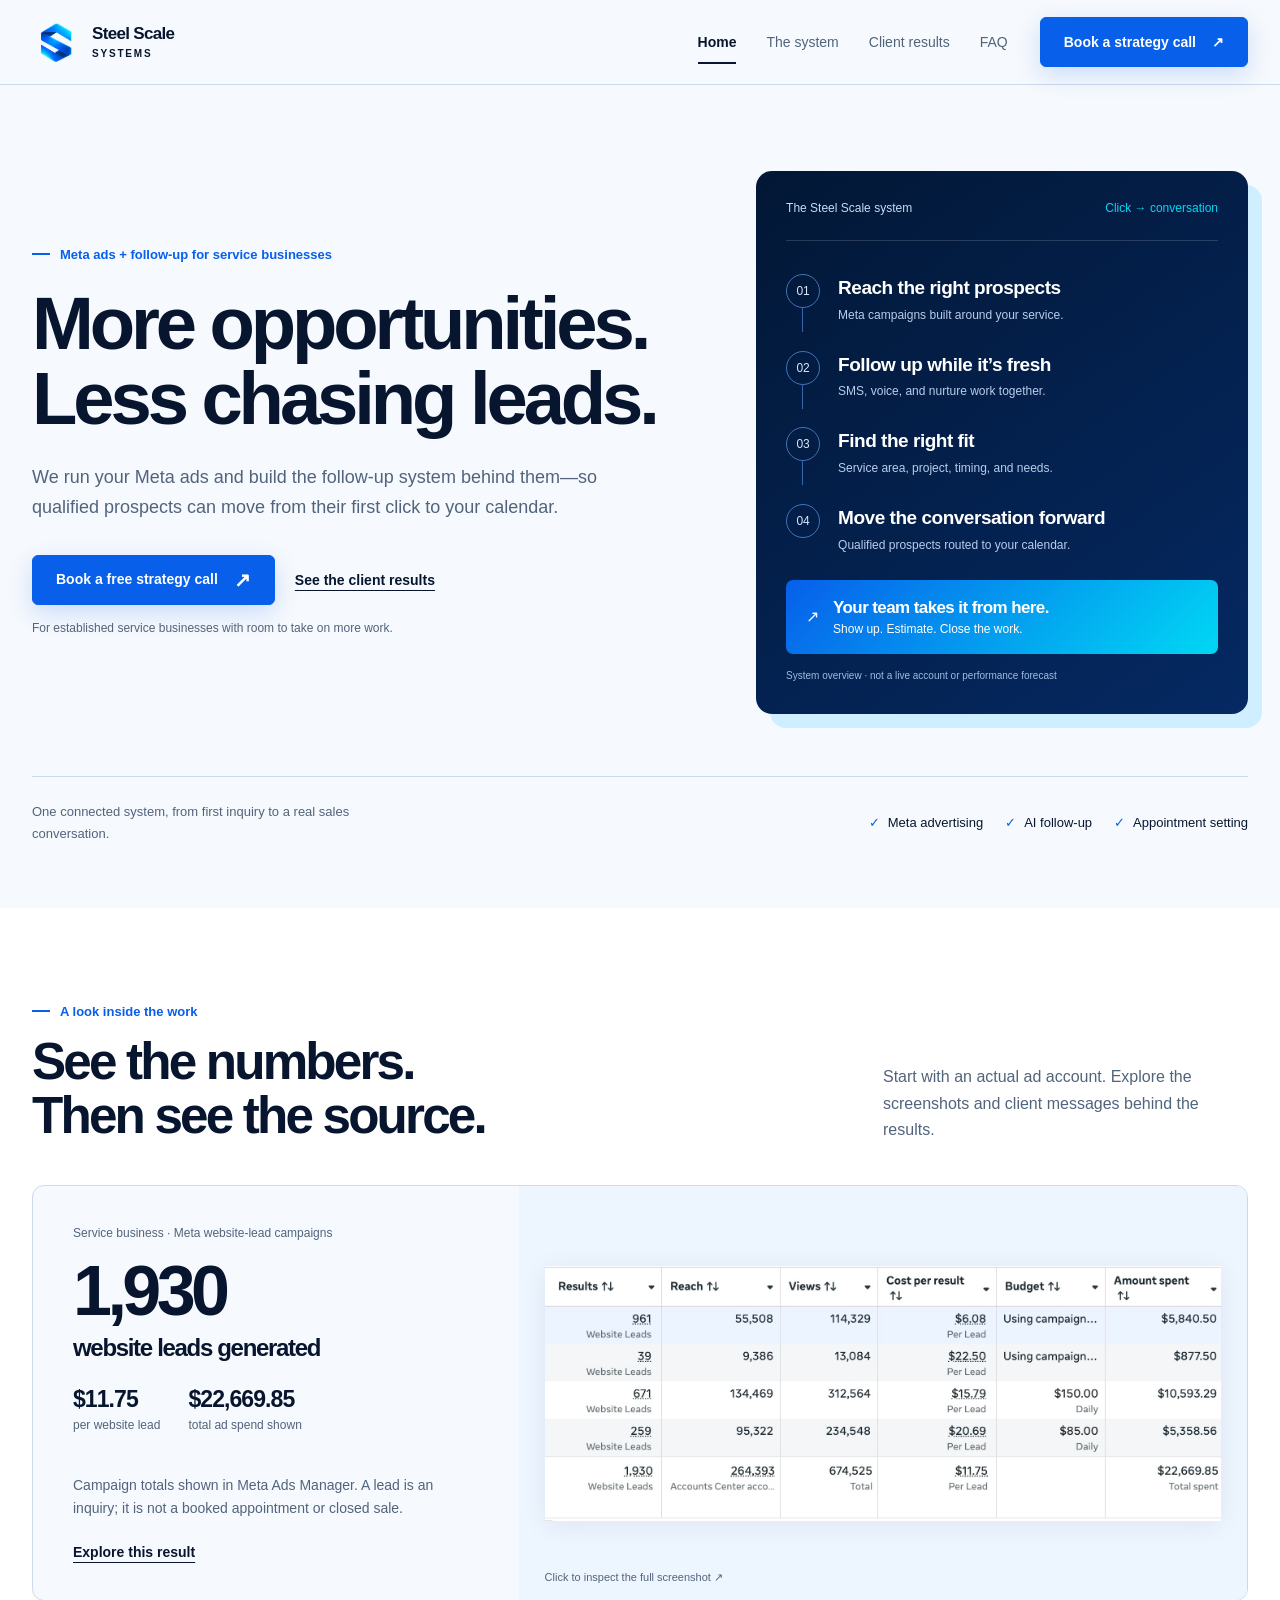
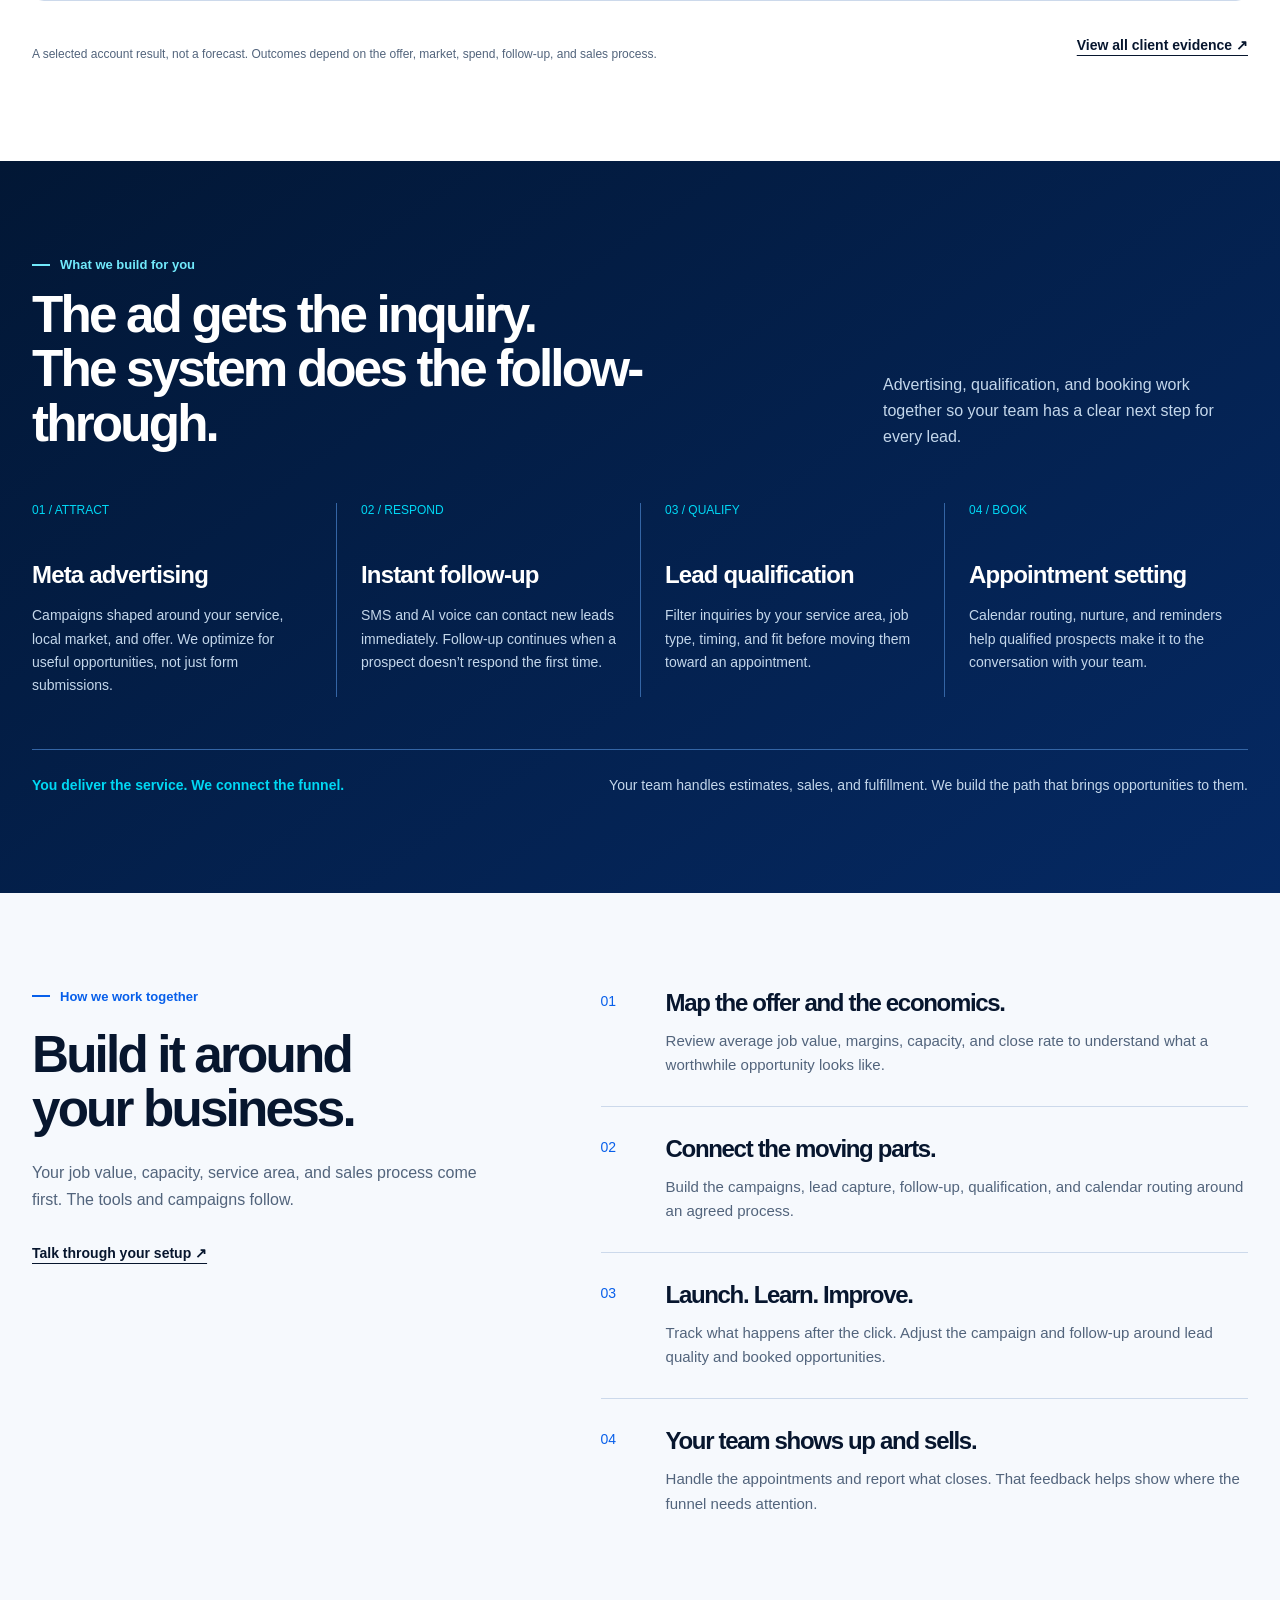
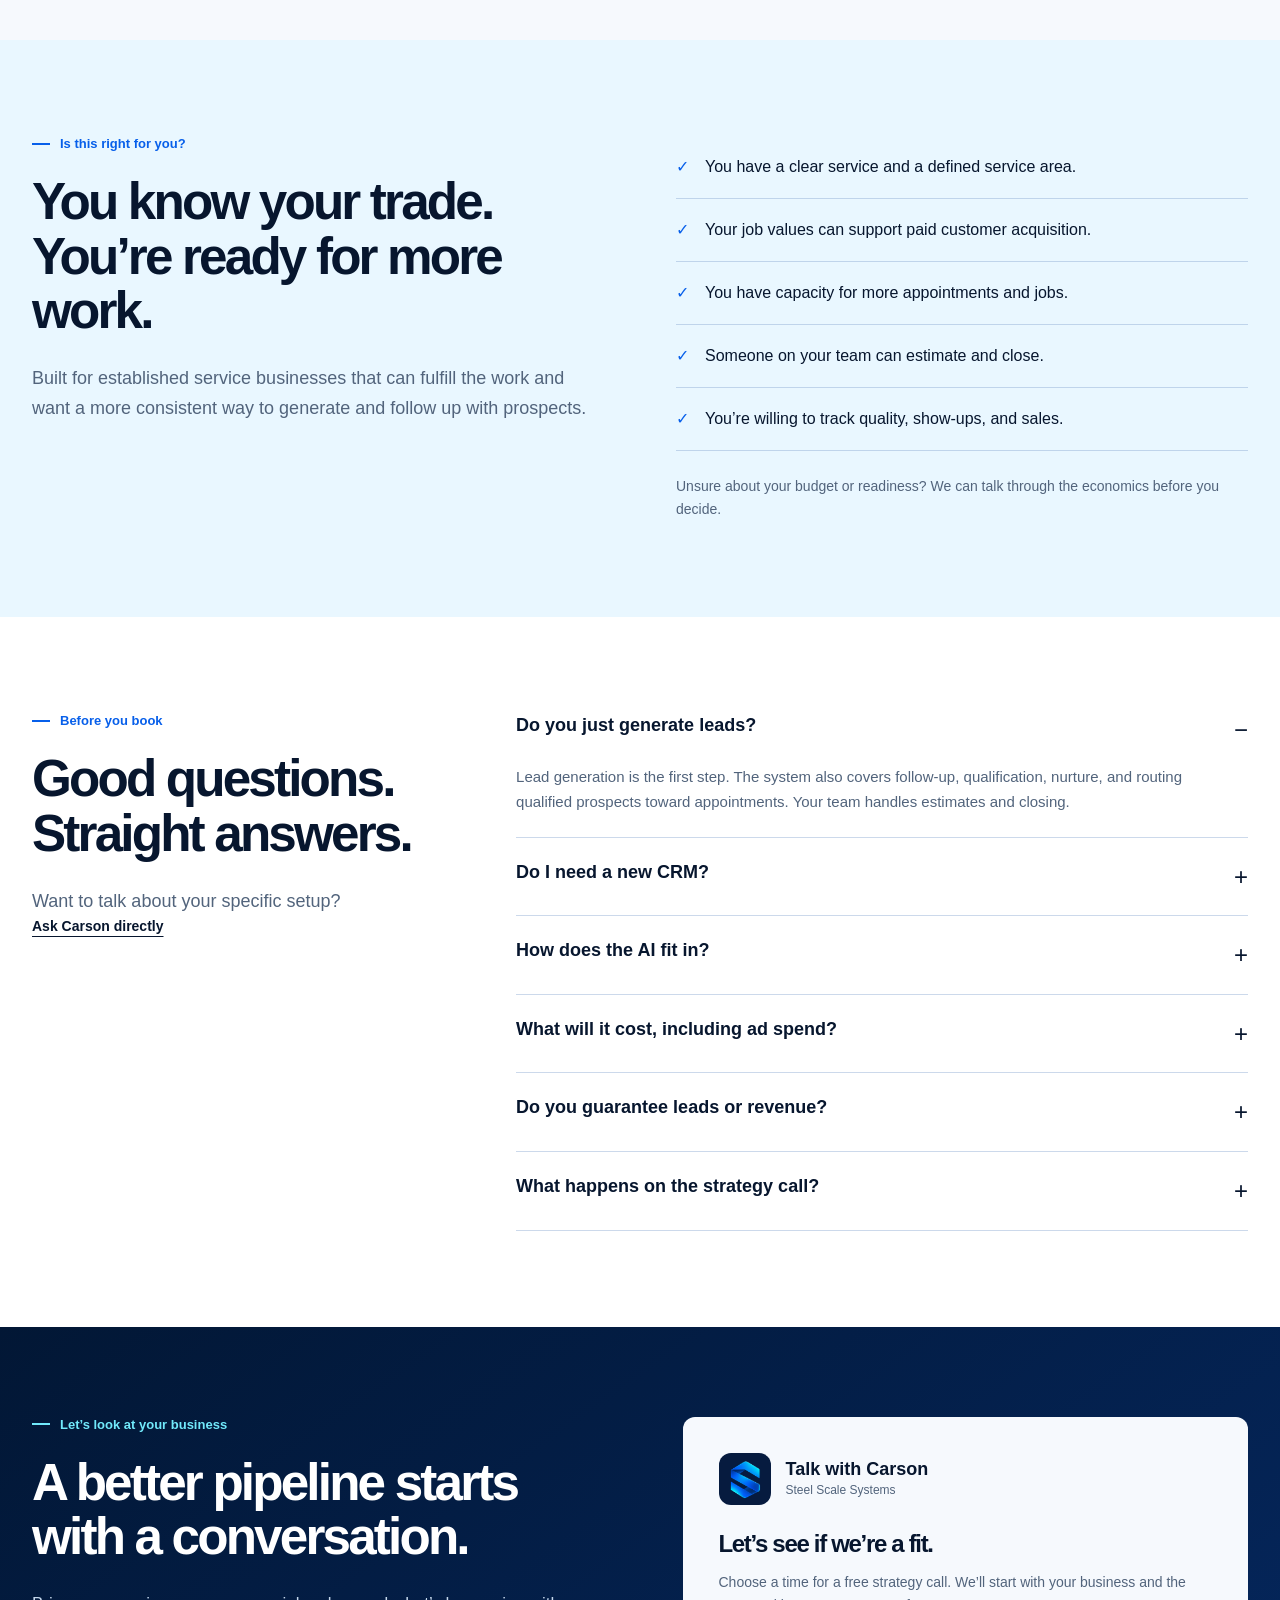
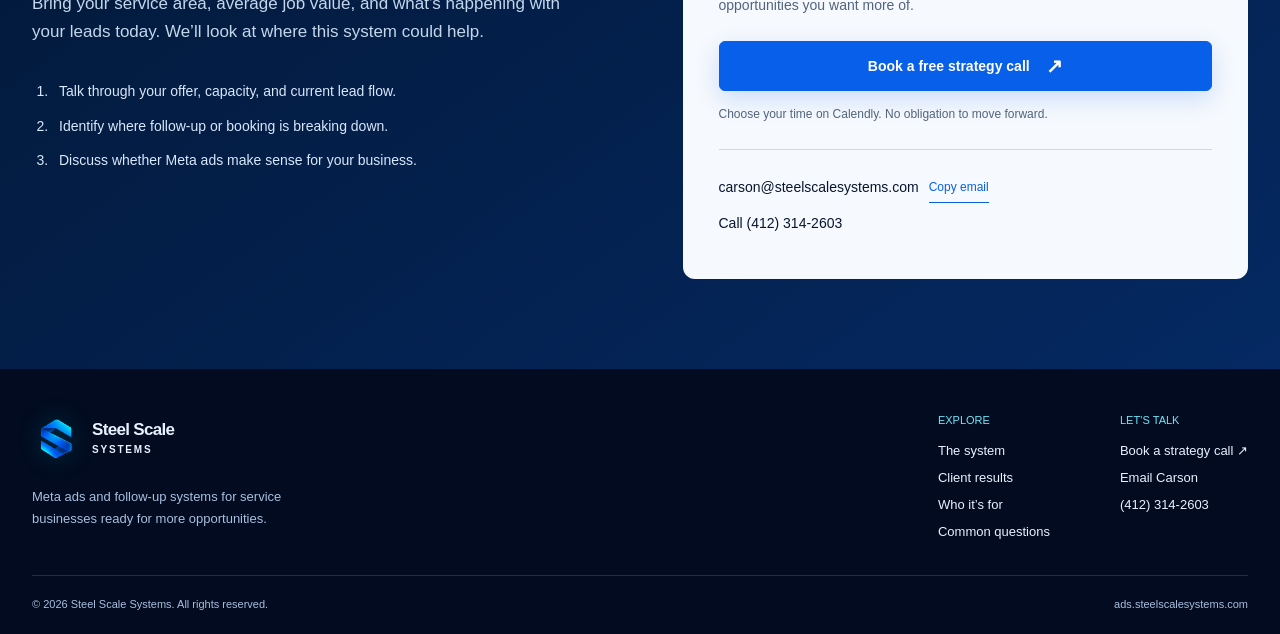
==== commit e71c39af: "Apply new Steel Scale logo and brand colors" ====
--- a/index.html
+++ b/index.html
@@ -4,13 +4,15 @@
   <meta charset="utf-8">
   <meta name="viewport" content="width=device-width,initial-scale=1">
   <meta name="description" content="Turn Meta ad leads into qualified sales opportunities with ads, AI follow-up, qualification, and appointment setting from Steel Scale Systems.">
-  <meta name="theme-color" content="#122e39">
+  <meta name="theme-color" content="#031b49">
   <title>Meta Ads & Follow-Up for Service Businesses | Steel Scale Systems</title>
   <link rel="canonical" href="https://ads.steelscalesystems.com/">
   <meta property="og:title" content="Meta Ads & Follow-Up for Service Businesses | Steel Scale Systems">
   <meta property="og:description" content="Turn Meta ad leads into qualified sales opportunities with ads, AI follow-up, qualification, and appointment setting from Steel Scale Systems.">
   <meta property="og:type" content="website">
   <meta property="og:url" content="https://ads.steelscalesystems.com/">
+  <meta property="og:image" content="https://ads.steelscalesystems.com/images/adslogo.png">
+  <link rel="icon" type="image/png" href="images/adslogo.png">
   <link rel="stylesheet" href="styles.css">
   <script src="site.js" defer></script>
 </head>
@@ -18,7 +20,7 @@
 <a class="skip-link" href="#main">Skip to content</a>
 <header class="site-header">
   <div class="wrap header-inner">
-    <a class="brand" href="index.html" aria-label="Steel Scale Systems home"><span class="brand-mark" aria-hidden="true">SS</span><span class="brand-name">Steel Scale<span><small>SYSTEMS</small></span></span></a>
+    <a class="brand" href="index.html" aria-label="Steel Scale Systems home"><img class="brand-logo" src="images/adslogo.png" alt="" width="48" height="48"><span class="brand-name">Steel Scale<span><small>SYSTEMS</small></span></span></a>
     <nav class="site-nav" id="site-nav" aria-label="Main navigation">
       <a href="index.html" aria-current="page">Home</a>
       <a href="index.html#system">The system</a>
@@ -127,7 +129,7 @@
       </ol>
     </div>
     <div class="contact-card">
-      <div class="person"><span class="avatar" aria-hidden="true">C</span><div><strong>Talk with Carson</strong><small>Steel Scale Systems</small></div></div>
+      <div class="person"><span class="avatar" aria-hidden="true"><img src="images/adslogo.png" alt="" width="46" height="46"></span><div><strong>Talk with Carson</strong><small>Steel Scale Systems</small></div></div>
       <h3>Let’s see if we’re a fit.</h3>
       <p style="margin-top:14px">Choose a time for a free strategy call. We’ll start with your business and the opportunities you want more of.</p>
       <a class="button" href="https://calendly.com/kalpakisdev/demo-call" target="_blank" rel="noopener noreferrer">Book a free strategy call <span class="arrow" aria-hidden="true">↗</span></a>
@@ -144,7 +146,7 @@
 <footer class="site-footer">
   <div class="wrap">
     <div class="footer-top">
-      <div><a class="brand" href="index.html" aria-label="Steel Scale Systems home"><span class="brand-mark" aria-hidden="true">SS</span><span class="brand-name">Steel Scale<span><small>SYSTEMS</small></span></span></a><p class="footer-description">Meta ads and follow-up systems for service businesses ready for more opportunities.</p></div>
+      <div><a class="brand" href="index.html" aria-label="Steel Scale Systems home"><img class="brand-logo" src="images/adslogo.png" alt="" width="48" height="48"><span class="brand-name">Steel Scale<span><small>SYSTEMS</small></span></span></a><p class="footer-description">Meta ads and follow-up systems for service businesses ready for more opportunities.</p></div>
       <div class="footer-links">
         <div><strong>EXPLORE</strong><a href="index.html#system">The system</a><a href="results.html">Client results</a><a href="index.html#fit">Who it’s for</a><a href="index.html#faq">Common questions</a></div>
         <div><strong>LET’S TALK</strong><a href="https://calendly.com/kalpakisdev/demo-call" target="_blank" rel="noopener noreferrer">Book a strategy call ↗</a><a href="mailto:carson@steelscalesystems.com">Email Carson</a><a href="tel:+14123142603">(412) 314-2603</a></div>
--- a/styles.css
+++ b/styles.css
@@ -1,8 +1,8 @@
 /* Shared styles for both Steel Scale Systems pages. */
 :root {
-  --paper:#f4f3ee; --surface:#ffffff; --ink:#11252c; --navy:#122e39;
-  --blue:#235a70; --tint:#e1ecec; --muted:#566970; --line:#cdd7d7;
-  --lime:#ddeaa5; --radius:12px; --max:1240px;
+  --paper:#f6f9fd; --surface:#ffffff; --ink:#07162e; --navy:#031b49;
+  --blue:#075fea; --cyan:#00d8f4; --tint:#e9f7ff; --muted:#52647c;
+  --line:#ccd9eb; --lime:#71e9fb; --radius:12px; --max:1240px;
 }
 *{box-sizing:border-box}
 html{scroll-behavior:smooth;scroll-padding-top:112px}
@@ -12,14 +12,14 @@
 h1,h2,h3{letter-spacing:-.055em}h1{font-size:clamp(48px,5.8vw,82px);line-height:1.02;font-weight:700}
 h2{font-size:clamp(36px,4vw,58px);line-height:1.06;font-weight:650}h3{font-size:24px;line-height:1.15}
 p{line-height:1.65} [hidden]{display:none!important}
-:focus-visible{outline:3px solid #397e9c;outline-offset:5px}a,button{-webkit-tap-highlight-color:transparent}
+:focus-visible{outline:3px solid #00bfe8;outline-offset:5px}a,button{-webkit-tap-highlight-color:transparent}
 .wrap{width:min(var(--max),calc(100% - 64px));margin-inline:auto}
 .skip-link{position:fixed;left:20px;top:-100px;z-index:100;background:white;padding:16px}
 .skip-link:focus{top:10px}
-.site-header{position:sticky;top:0;z-index:30;background:rgba(244,243,238,.97);border-bottom:1px solid var(--line)}
+.site-header{position:sticky;top:0;z-index:30;background:rgba(246,249,253,.97);border-bottom:1px solid var(--line)}
 .header-inner{min-height:84px;display:flex;align-items:center;gap:32px}
 .brand{display:inline-flex;gap:12px;align-items:center;flex-shrink:0}
-.brand-mark{display:grid;place-items:center;width:42px;height:42px;border-radius:7px;background:var(--navy);color:white;font-weight:800;letter-spacing:-.08em}
+.brand-logo{width:48px;height:48px;object-fit:contain;flex:0 0 auto}
 .brand-name{font-size:17px;line-height:1.1;font-weight:800;letter-spacing:-.04em}
 .brand-name small{display:block;font-size:10px;letter-spacing:.18em;margin-top:4px;font-weight:600}
 .site-nav{display:flex;align-items:center;gap:30px;margin-left:auto}
@@ -27,11 +27,11 @@
 .site-nav a[aria-current]{color:var(--ink);box-shadow:0 2px var(--ink);font-weight:700}
 .site-nav a:hover,.text-link:hover{color:var(--blue)}
 .site-nav .nav-booking{display:none}
-.button{min-height:50px;padding:14px 23px;display:inline-flex;justify-content:center;align-items:center;gap:16px;border:1px solid var(--navy);border-radius:6px;background:var(--navy);color:#fff;font-size:14px;font-weight:650;line-height:1.3;text-align:center;transition:background .15s}
-.button:hover{background:var(--blue);border-color:var(--blue)}
-.button.light{background:var(--lime);color:var(--ink);border-color:var(--lime)}
-.button.light:hover{background:#edf5c9}
-.button.outline{background:transparent;color:var(--ink);border-color:#aebdbf}
+.button{min-height:50px;padding:14px 23px;display:inline-flex;justify-content:center;align-items:center;gap:16px;border:1px solid var(--blue);border-radius:6px;background:var(--blue);color:#fff;font-size:14px;font-weight:650;line-height:1.3;text-align:center;box-shadow:0 8px 24px rgba(7,95,234,.18);transition:background .15s,transform .15s,box-shadow .15s}
+.button:hover{background:#064dc0;border-color:#064dc0;transform:translateY(-1px);box-shadow:0 10px 28px rgba(7,95,234,.28)}
+.button.light{background:var(--cyan);color:var(--ink);border-color:var(--cyan)}
+.button.light:hover{background:#71e9fb}
+.button.outline{background:transparent;color:var(--ink);border-color:#abc1de;box-shadow:none}
 .button.outline:hover{background:var(--tint)}
 .arrow{font-size:20px;line-height:1}
 .menu-button{display:none}
@@ -44,19 +44,19 @@
 .button-row{display:flex;flex-wrap:wrap;align-items:center;gap:20px;margin-top:32px}
 .text-link{font-size:14px;font-weight:650;text-decoration:underline;text-underline-offset:5px}
 .microcopy{font-size:12px;color:var(--muted);margin-top:14px}
-.system-board{position:relative;background:var(--navy);border-radius:16px;color:white;padding:30px;box-shadow:14px 14px 0 #dce5e2}
-.board-top{display:flex;justify-content:space-between;align-items:center;padding-bottom:25px;border-bottom:1px solid #ffffff25;font-size:12px;color:#bfd0d5}
-.board-top b{color:var(--lime);font-weight:500}
+.system-board{position:relative;background:linear-gradient(145deg,#021735,#052963);border-radius:16px;color:white;padding:30px;box-shadow:14px 14px 0 #cfeeff}
+.board-top{display:flex;justify-content:space-between;align-items:center;padding-bottom:25px;border-bottom:1px solid #ffffff25;font-size:12px;color:#c8daf5}
+.board-top b{color:var(--cyan);font-weight:500}
 .board-path{list-style:none;padding:0;margin:8px 0 24px}
 .board-path li{display:grid;grid-template-columns:34px 1fr;gap:18px;position:relative;padding-top:25px}
-.board-path li:not(:last-child)::after{content:"";position:absolute;left:16px;top:58px;width:1px;height:25px;background:#52727b}
-.step-dot{height:34px;display:grid;place-items:center;border:1px solid #60808a;border-radius:50%;font-size:12px;color:#cedcdf}
+.board-path li:not(:last-child)::after{content:"";position:absolute;left:16px;top:58px;width:1px;height:25px;background:#3566a9}
+.step-dot{height:34px;display:grid;place-items:center;border:1px solid #4174b7;border-radius:50%;font-size:12px;color:#d8e8ff}
 .board-path h3{font-size:19px;letter-spacing:-.025em;margin-top:3px}
-.board-path p{font-size:12px;color:#b4c9ce;margin-top:7px}
-.board-outcome{background:var(--lime);color:var(--ink);padding:18px 20px;border-radius:7px;display:flex;align-items:center;gap:14px}
+.board-path p{font-size:12px;color:#b9cdec;margin-top:7px}
+.board-outcome{background:linear-gradient(135deg,#075fea,#00d8f4);color:white;padding:18px 20px;border-radius:7px;display:flex;align-items:center;gap:14px}
 .board-outcome strong{font-size:17px;letter-spacing:-.035em}
 .board-outcome small{display:block;font-size:12px;margin-top:4px}
-.board-note{font-size:10px;color:#b4c9ce;margin-top:14px}
+.board-note{font-size:10px;color:#9fbbe1;margin-top:14px}
 .hero-bottom{display:flex;justify-content:space-between;align-items:center;gap:32px;margin-top:62px;padding-top:24px;border-top:1px solid var(--line);font-size:13px;color:var(--muted)}
 .hero-bottom p{max-width:380px}.hero-bottom ul{display:flex;flex-wrap:wrap;gap:22px;list-style:none;padding:0;margin:0;color:var(--ink)}
 .hero-bottom li::before{content:"✓";margin-right:8px;color:var(--blue)}
@@ -71,19 +71,19 @@
 .feature-copy h3{font-size:24px;margin-top:8px}.feature-copy p{color:var(--muted);font-size:14px;margin-top:18px}
 .case-facts{display:flex;flex-wrap:wrap;gap:28px;margin:24px 0;font-size:12px;color:var(--muted)}
 .case-facts strong{display:block;font-size:23px;letter-spacing:-.04em;color:var(--ink);margin-bottom:5px}
-.feature-image{display:flex;align-items:center;padding:26px;background:#e6eced;position:relative}
+.feature-image{display:flex;align-items:center;padding:26px;background:#edf5ff;position:relative}
 .proof-image{display:block;width:100%;cursor:zoom-in}.proof-image img{width:100%;height:auto}
 .image-caption{display:block;font-size:11px;color:var(--muted);padding-top:12px}
 .feature-image .image-caption{position:absolute;bottom:16px;left:26px}
 .proof-disclaimer{font-size:12px;color:var(--muted);margin-top:20px;max-width:790px}
 .proof-followup{display:flex;justify-content:space-between;gap:20px;align-items:center;margin-top:24px}
-.navy{background:var(--navy);color:white}.navy .label{color:#bcd5dc}.navy p{color:#bacdd2}
+.navy{background:linear-gradient(145deg,#021735,#052963);color:white}.navy .label{color:#71e9fb}.navy p{color:#c4d7eb}
 .service-grid{display:grid;grid-template-columns:repeat(4,1fr);gap:0;margin-top:52px}
-.service{padding:0 24px;border-left:1px solid #5c7880}.service:first-child{padding-left:0;border-left:0}
-.service-index{font-size:12px;color:var(--lime);margin-bottom:44px}
+.service{padding:0 24px;border-left:1px solid #3465a5}.service:first-child{padding-left:0;border-left:0}
+.service-index{font-size:12px;color:var(--cyan);margin-bottom:44px}
 .service h3{font-size:24px;letter-spacing:-.035em}.service p{font-size:14px;margin-top:16px}
-.ownership{display:flex;gap:30px;justify-content:space-between;align-items:center;margin-top:52px;padding-top:24px;border-top:1px solid #56717a;font-size:14px}
-.ownership strong{color:var(--lime);white-space:nowrap}
+.ownership{display:flex;gap:30px;justify-content:space-between;align-items:center;margin-top:52px;padding-top:24px;border-top:1px solid #3465a5;font-size:14px}
+.ownership strong{color:var(--cyan);white-space:nowrap}
 .process-layout{display:grid;grid-template-columns:.85fr 1.15fr;gap:90px}
 .process-intro p{font-size:16px;color:var(--muted);margin-top:24px}
 .process-list{list-style:none;margin:0;padding:0}
@@ -92,58 +92,59 @@
 .process-list .number{font-size:14px;color:var(--blue);padding-top:4px}
 .process-list h3{font-size:24px}.process-list p{font-size:15px;color:var(--muted);margin-top:12px}
 .fit-grid{display:grid;grid-template-columns:1fr 1fr;gap:72px;align-items:start}
-.fit-list{list-style:none;padding:0;margin:0}.fit-list li{border-bottom:1px solid #b8caca;padding:19px 0;display:flex;gap:16px;line-height:1.5;font-size:16px}.fit-list li::before{content:"✓";color:var(--blue)}
+.fit-list{list-style:none;padding:0;margin:0}.fit-list li{border-bottom:1px solid #bfd4eb;padding:19px 0;display:flex;gap:16px;line-height:1.5;font-size:16px}.fit-list li::before{content:"✓";color:var(--blue)}
 .fit-note{margin-top:24px;color:var(--muted);font-size:14px}
 .faq-layout{display:grid;grid-template-columns:.7fr 1.3fr;gap:90px}
 details{border-bottom:1px solid var(--line);padding:22px 0}details:first-child{padding-top:0}
 summary{font-size:18px;font-weight:550;cursor:pointer;list-style:none;display:flex;justify-content:space-between;gap:25px;line-height:1.4}
 summary::-webkit-details-marker{display:none}summary::after{content:"+";font-size:24px;font-weight:400}details[open] summary::after{content:"−"}
 details p{font-size:15px;color:var(--muted);margin:18px 34px 0 0}
-.contact{padding:90px 0;background:var(--navy);color:white}
+.contact{padding:90px 0;background:linear-gradient(145deg,#021735,#052963);color:white}
 .contact-grid{display:grid;grid-template-columns:1fr 1fr;gap:85px;align-items:start}
-.contact h2{max-width:540px}.contact .label{color:#bcd5dc}.contact-copy{font-size:17px;color:#bacdd2;margin-top:26px}
-.contact-steps{padding-left:20px;color:#d3dfe2;font-size:14px;line-height:1.6;margin:28px 0 0}.contact-steps li{padding:6px 0 6px 7px}
-.contact-card{background:#f4f3ee;color:var(--ink);padding:36px;border-radius:12px}
-.person{display:flex;gap:15px;align-items:center;margin-bottom:25px}.avatar{width:46px;height:46px;border-radius:50%;display:grid;place-items:center;background:#dce6e2;font-size:20px}
+.contact h2{max-width:540px}.contact .label{color:#71e9fb}.contact-copy{font-size:17px;color:#c4d7eb;margin-top:26px}
+.contact-steps{padding-left:20px;color:#d9e8fb;font-size:14px;line-height:1.6;margin:28px 0 0}.contact-steps li{padding:6px 0 6px 7px}
+.contact-card{background:#f6f9fd;color:var(--ink);padding:36px;border-radius:12px}
+.person{display:flex;gap:15px;align-items:center;margin-bottom:25px}.avatar{width:52px;height:52px;border-radius:12px;display:grid;place-items:center;background:#061b3f}
+.avatar img{width:46px;height:46px;object-fit:contain}
 .person strong{display:block;font-size:18px}.person small{color:var(--muted);font-size:12px}
 .contact-card p{font-size:14px;color:var(--muted)}.contact-card .button{margin-top:24px;width:100%}
 .direct-contact{border-top:1px solid var(--line);padding-top:21px;margin-top:24px;display:flex;flex-direction:column;gap:12px;font-size:14px}
 .email-row{display:flex;gap:10px;align-items:center;flex-wrap:wrap}.email-row a{overflow-wrap:anywhere}
 .copy-button{background:none;border:0;border-bottom:1px solid currentColor;padding:4px 0;color:var(--blue);font-size:12px;min-height:32px}
 .contact-card .microcopy{font-size:12px}
-.site-footer{background:#0c2028;color:#e3e9eb;padding:45px 0 24px}
+.site-footer{background:#020b1f;color:#e8f2ff;padding:45px 0 24px}
 .footer-top{display:flex;justify-content:space-between;gap:48px;padding-bottom:36px}
-.site-footer .brand-mark{background:#dce7e6;color:var(--ink)}
-.footer-description{font-size:13px;color:#adbec4;max-width:300px;margin-top:20px}
-.footer-links{display:flex;gap:70px}.footer-links div{display:flex;flex-direction:column;gap:12px;font-size:13px}.footer-links strong{color:#b2c8cd;margin-bottom:5px;font-size:11px;font-weight:500}
-.footer-bottom{border-top:1px solid #ffffff24;padding-top:22px;display:flex;justify-content:space-between;gap:20px;font-size:11px;color:#adbec4}
+.site-footer .brand-logo{filter:drop-shadow(0 0 12px rgba(0,216,244,.2))}
+.footer-description{font-size:13px;color:#a9bfdf;max-width:300px;margin-top:20px}
+.footer-links{display:flex;gap:70px}.footer-links div{display:flex;flex-direction:column;gap:12px;font-size:13px}.footer-links strong{color:#70e7fa;margin-bottom:5px;font-size:11px;font-weight:500}
+.footer-bottom{border-top:1px solid #ffffff24;padding-top:22px;display:flex;justify-content:space-between;gap:20px;font-size:11px;color:#a9bfdf}
 .results-hero{padding:72px 0 48px}.results-hero .section-head{align-items:center;margin-bottom:0}
 .results-hero h1{max-width:1080px;font-size:clamp(46px,4.7vw,66px)}.results-hero .hero-copy{max-width:730px}
 .breadcrumb{font-size:12px;color:var(--muted);margin-bottom:36px}.breadcrumb a{text-decoration:underline;text-underline-offset:3px}
 .proof-directory{padding:0 0 90px}
 .filters{display:flex;gap:8px;flex-wrap:wrap;border-bottom:1px solid var(--line);padding-bottom:22px;margin-bottom:44px}
 .filter{border:1px solid var(--line);border-radius:6px;background:transparent;padding:12px 16px;font-size:13px;color:var(--muted);min-height:44px}
-.filter[aria-pressed="true"]{background:var(--navy);color:white;border-color:var(--navy)}
+.filter[aria-pressed="true"]{background:var(--blue);color:white;border-color:var(--blue)}
 .filter span{opacity:.7;margin-left:8px}
 .filter-status{font-size:12px;color:var(--muted);margin-bottom:26px}
 .result-group{margin-bottom:70px}.group-heading{display:flex;justify-content:space-between;gap:24px;align-items:baseline;margin-bottom:24px}
 .group-heading h2{font-size:32px}.group-heading p{color:var(--muted);font-size:13px}
 .result-grid{display:grid;grid-template-columns:repeat(2,minmax(0,1fr));gap:24px}
 .result-card{background:white;border:1px solid var(--line);border-radius:12px;overflow:hidden}
-.result-card .proof-image{display:flex;align-items:center;justify-content:center;background:#e7eded;min-height:240px;padding:18px}
+.result-card .proof-image{display:flex;align-items:center;justify-content:center;background:#edf5ff;min-height:240px;padding:18px}
 .result-card .proof-image img{max-height:270px;width:100%;object-fit:contain}
 .result-content{padding:24px}.result-content h3{font-size:26px;margin-top:10px}
 .result-content .case-type{margin:0}.result-content p{font-size:13px;color:var(--muted);margin-top:16px}
 .result-content .case-facts{margin:20px 0 0;gap:22px}.result-content .case-facts strong{font-size:18px}
 .messages-grid{grid-template-columns:repeat(3,minmax(0,1fr))}
-.messages-grid .proof-image{background:#202020;min-height:230px;padding:16px}
+.messages-grid .proof-image{background:#07142d;min-height:230px;padding:16px}
 .messages-grid .proof-image img{max-height:310px}
 .messages-grid .result-content h3{font-size:21px}
 .result-tag{display:block;margin-top:14px;font-size:12px;font-weight:650;color:var(--blue)}
 .image-dialog{padding:20px;background:var(--paper);border:0;border-radius:10px;width:min(1200px,95vw);max-height:95dvh}
-.image-dialog::backdrop{background:#06161feb;backdrop-filter:blur(5px)}
+.image-dialog::backdrop{background:#010817ed;backdrop-filter:blur(5px)}
 .dialog-header{display:flex;justify-content:space-between;gap:24px;align-items:center;margin-bottom:20px;font-size:14px}
-.dialog-close{background:var(--navy);color:white;border:0;padding:12px 20px;border-radius:5px;min-height:44px}
+.dialog-close{background:var(--blue);color:white;border:0;padding:12px 20px;border-radius:5px;min-height:44px}
 .image-dialog img{max-height:72dvh;max-width:100%;width:auto;height:auto;margin:auto;object-fit:contain}
 .dialog-original{display:inline-block;font-size:12px;text-decoration:underline;margin-top:16px}
 @media(min-width:1000px){.home-proof .feature-image img{box-shadow:0 4px 25px #142b3812}}
@@ -161,7 +162,7 @@
   .site-nav .nav-booking{display:block;width:100%;font-weight:700;color:var(--blue)}
   .js .menu-button{display:block;background:none;border:1px solid var(--line);border-radius:5px;color:var(--ink);min-height:44px;padding:10px 12px}
   .hero{padding:56px 0 40px}.hero-grid{grid-template-columns:1fr;gap:44px}.hero h1{max-width:650px;font-size:clamp(48px,8vw,70px)}
-  .system-board{max-width:580px;box-shadow:8px 8px 0 #dce5e2}
+  .system-board{max-width:580px;box-shadow:8px 8px 0 #cfeeff}
   .hero-bottom{align-items:start;flex-direction:column;margin-top:42px;gap:20px}
   .section{padding:68px 0}.section-head{align-items:start;flex-direction:column;gap:22px}.section-head p{max-width:600px}
   .proof-feature,.process-layout,.faq-layout,.contact-grid{grid-template-columns:1fr}
@@ -171,12 +172,12 @@
   .footer-top{flex-direction:column}.footer-links{gap:60px;flex-wrap:wrap}.results-hero{padding-top:44px}
 }
 @media(max-width:520px){
-  .wrap{width:calc(100% - 32px)}.brand-name{font-size:14px}.brand-mark{width:36px;height:36px}
+  .wrap{width:calc(100% - 32px)}.brand-name{font-size:14px}.brand-logo{width:42px;height:42px}
   .brand-name small{font-size:8px}.header-cta{display:none}.hero h1{font-size:49px}
   .hero-copy{font-size:17px}.hero .button-row{gap:22px}.system-board{padding:24px}
   .hero-bottom ul{gap:13px}.section-head h2{font-size:37px}
-  .service-grid{grid-template-columns:1fr;gap:30px}.service{border-left:0;border-top:1px solid #5c7880;padding:28px 0 0}
-  .service:first-child{padding-top:0;border-top:0}.service:nth-child(3){border-top:1px solid #5c7880;padding-top:28px}.service-index{margin-bottom:14px}
+  .service-grid{grid-template-columns:1fr;gap:30px}.service{border-left:0;border-top:1px solid #3465a5;padding:28px 0 0}
+  .service:first-child{padding-top:0;border-top:0}.service:nth-child(3){border-top:1px solid #3465a5;padding-top:28px}.service-index{margin-bottom:14px}
   .ownership,.proof-followup{align-items:start;flex-direction:column;gap:18px}
   .fit-grid,.result-grid,.messages-grid{grid-template-columns:1fr}
   .fit-list li{font-size:15px}.feature-copy{padding:28px}.case-number{font-size:62px}
